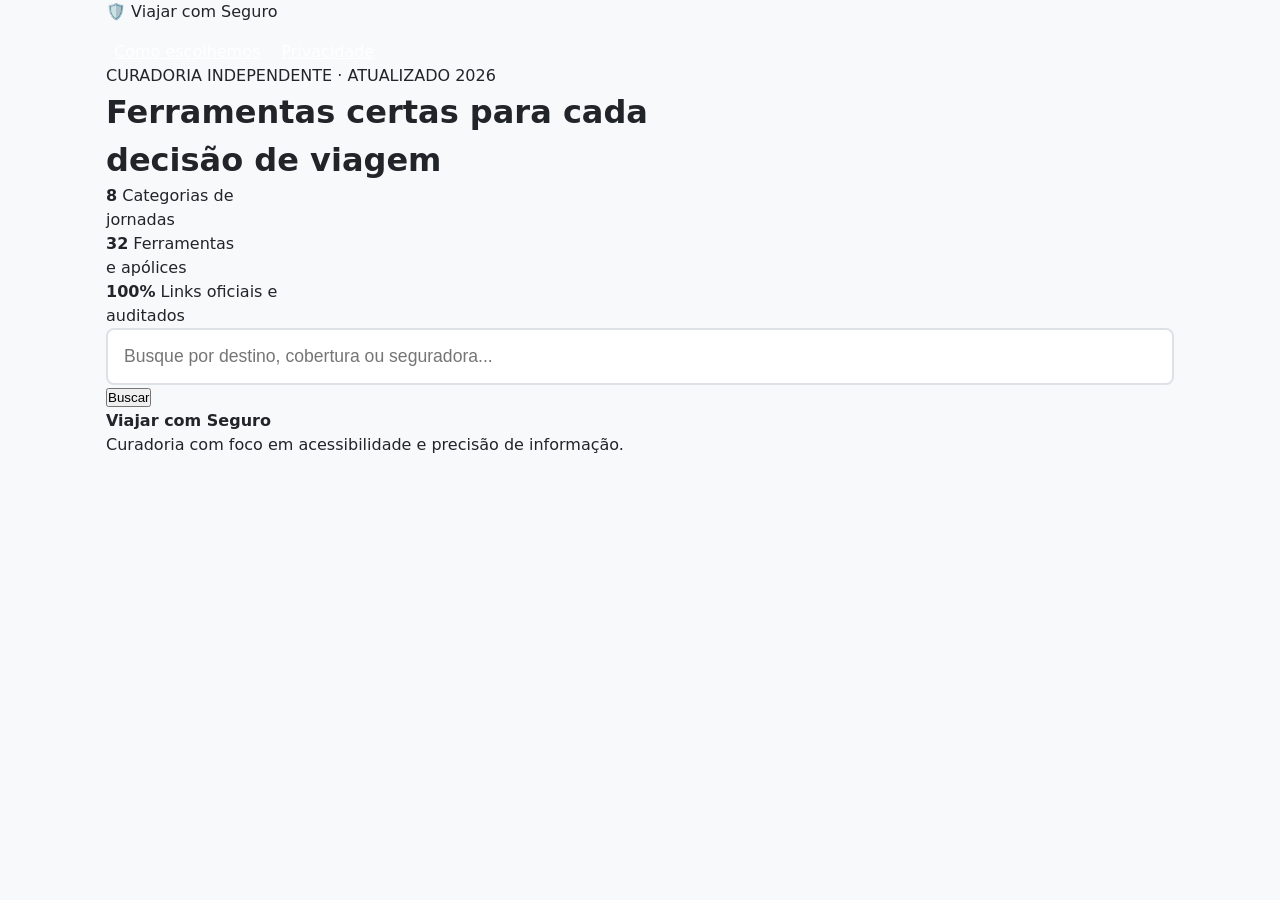
==== index.html @ a69cb279 "Update index.html" ====
<!DOCTYPE html>
<html lang="pt-BR">
<head>
    <meta charset="UTF-8">
    <meta name="viewport" content="width=device-width, initial-scale=1.0">
    <title>Viajar com Seguro | Curadoria para Viajantes</title>
    <meta name="description" content="Compare e escolha o melhor seguro viagem sem barreiras ocultas.">
    <link rel="stylesheet" href="style.css">
</head>
<body>
    <nav class="top-nav">
        <div class="container nav-content">
            <div class="logo">🛡️ Viajar com Seguro</div>
            <div class="nav-links">
                <a href="sobre.html">Como escolhemos</a>
                <a href="privacidade.html">Privacidade</a>
            </div>
        </div>
    </nav>

    <header class="hero-section">
        <div class="container hero-content">
            <span class="hero-tag">CURADORIA INDEPENDENTE · ATUALIZADO 2026</span>
            <h1>Ferramentas certas para cada<br>decisão de viagem</h1>
            
            <div class="stats-grid">
                <div class="stat-box" style="border-color: #E27D60;">
                    <strong>8</strong>
                    <span>Categorias de<br>jornadas</span>
                </div>
                <div class="stat-box" style="border-color: #85DCB0;">
                    <strong>32</strong>
                    <span>Ferramentas<br>e apólices</span>
                </div>
                <div class="stat-box" style="border-color: #41B3A3;">
                    <strong>100%</strong>
                    <span>Links oficiais e<br>auditados</span>
                </div>
            </div>

            <div class="search-wrapper">
                <input type="search" id="campo-busca" placeholder="Busque por destino, cobertura ou seguradora..." aria-label="Buscar ferramentas">
                <button class="btn-search">Buscar</button>
            </div>

            <div class="quick-anchors" id="ancoras-container">
                <!-- Âncoras geradas via JS -->
            </div>
        </div>
    </header>

    <main class="container content-main" id="content-sections">
        <!-- Seções de categorias geradas via JS -->
    </main>

    <!-- Modal Editorial -->
    <dialog id="modal-detalhes" aria-labelledby="modal-titulo">
        <div class="modal-content">
            <button id="fechar-modal" aria-label="Fechar detalhes">✕</button>
            <div id="modal-body"></div>
        </div>
    </dialog>

    <footer class="site-footer">
        <div class="container">
            <p><strong>Viajar com Seguro</strong></p>
            <p>Curadoria com foco em acessibilidade e precisão de informação.</p>
        </div>
    </footer>

    <script src="script.js"></script>
</body>
</html>
---- style.css ----
:root {
    --primary: #0F4C81; /* Confiança / Classic Blue */
    --secondary: #20C997; /* Ação segura / Mint */
    --bg-main: #F8F9FA; /* Off-white */
    --text-dark: #212529;
    --text-light: #6C757D;
    --card-bg: #FFFFFF;
    --border-radius: 8px;
    --spacing-sm: 8px;
    --spacing-md: 16px;
    --spacing-lg: 24px;
}

* { box-sizing: border-box; margin: 0; padding: 0; }

body {
    font-family: system-ui, -apple-system, sans-serif;
    background-color: var(--bg-main);
    color: var(--text-dark);
    line-height: 1.5;
}

.container { max-width: 1100px; margin: 0 auto; padding: 0 var(--spacing-md); }

/* Header */
.header-main {
    background-color: var(--primary);
    color: #FFF;
    padding: var(--spacing-lg) 0;
    text-align: center;
}

.header-main h1 { font-size: 2rem; margin-bottom: var(--spacing-sm); }
.nav-links { margin-top: var(--spacing-md); }
.nav-links a { color: #FFF; margin: 0 var(--spacing-sm); text-decoration: underline; }

/* Blocos de Confiança */
.trust-blocks {
    display: flex;
    gap: var(--spacing-md);
    margin: var(--spacing-lg) 0;
    justify-content: center;
    flex-wrap: wrap;
}

.trust-card {
    background: var(--card-bg);
    border: 1px solid #E9ECEF;
    padding: var(--spacing-md);
    border-radius: var(--border-radius);
    font-size: 0.9rem;
    font-weight: 600;
}

/* Busca */
.search-section { margin-bottom: var(--spacing-lg); }
#campo-busca {
    width: 100%;
    padding: var(--spacing-md);
    font-size: 1.1rem;
    border: 2px solid #DEE2E6;
    border-radius: var(--border-radius);
}
#campo-busca:focus {
    outline: none;
    border-color: var(--primary);
}

/* Filtros */
.filtros-scroll {
    display: flex;
    gap: var(--spacing-sm);
    overflow-x: auto;
    padding-bottom: var(--spacing-sm);
    margin-bottom: var(--spacing-lg);
}
.btn-filtro {
    background: var(--card-bg);
    border: 1px solid #DEE2E6;
    padding: var(--spacing-sm) var(--spacing-md);
    border-radius: 20px;
    cursor: pointer;
    white-space: nowrap;
    transition: all 0.2s;
}
.btn-filtro.ativo, .btn-filtro:hover {
    background: var(--primary);
    color: #FFF;
    border-color: var(--primary);
}

/* Grid e Cards */
.cards-grid {
    display: grid;
    grid-template-columns: repeat(auto-fill, minmax(300px, 1fr));
    gap: var(--spacing-md);
    margin-bottom: var(--spacing-lg);
}

.card {
    background: var(--card-bg);
    border: 1px solid #DEE2E6;
    border-radius: var(--border-radius);
    padding: var(--spacing-md);
    cursor: pointer;
    transition: transform 0.2s, box-shadow 0.2s;
}
.card:hover {
    transform: translateY(-2px);
    box-shadow: 0 4px 12px rgba(0,0,0,0.05);
}
.card-tag {
    font-size: 0.75rem;
    background: var(--bg-main);
    padding: 4px 8px;
    border-radius: 4px;
    display: inline-block;
    margin-bottom: var(--spacing-sm);
}
.card h2 { font-size: 1.2rem; margin-bottom: var(--spacing-sm); }
.card p { font-size: 0.9rem; color: var(--text-light); }

/* Modal */
dialog {
    margin: auto;
    border: none;
    border-radius: var(--border-radius);
    max-width: 500px;
    width: 90%;
    padding: var(--spacing-lg);
    box-shadow: 0 10px 30px rgba(0,0,0,0.2);
}
dialog::backdrop { background: rgba(0,0,0,0.5); }
#fechar-modal {
    float: right;
    background: none;
    border: none;
    font-size: 1.5rem;
    cursor: pointer;
}
.modal-link-btn {
    display: block;
    text-align: center;
    background: var(--secondary);
    color: var(--text-dark);
    padding: var(--spacing-md);
    text-decoration: none;
    border-radius: var(--border-radius);
    margin-top: var(--spacing-lg);
    font-weight: bold;
}

/* Footer */
.footer-main {
    background: var(--card-bg);
    padding: var(--spacing-lg) 0;
    text-align: center;
    border-top: 1px solid #DEE2E6;
}
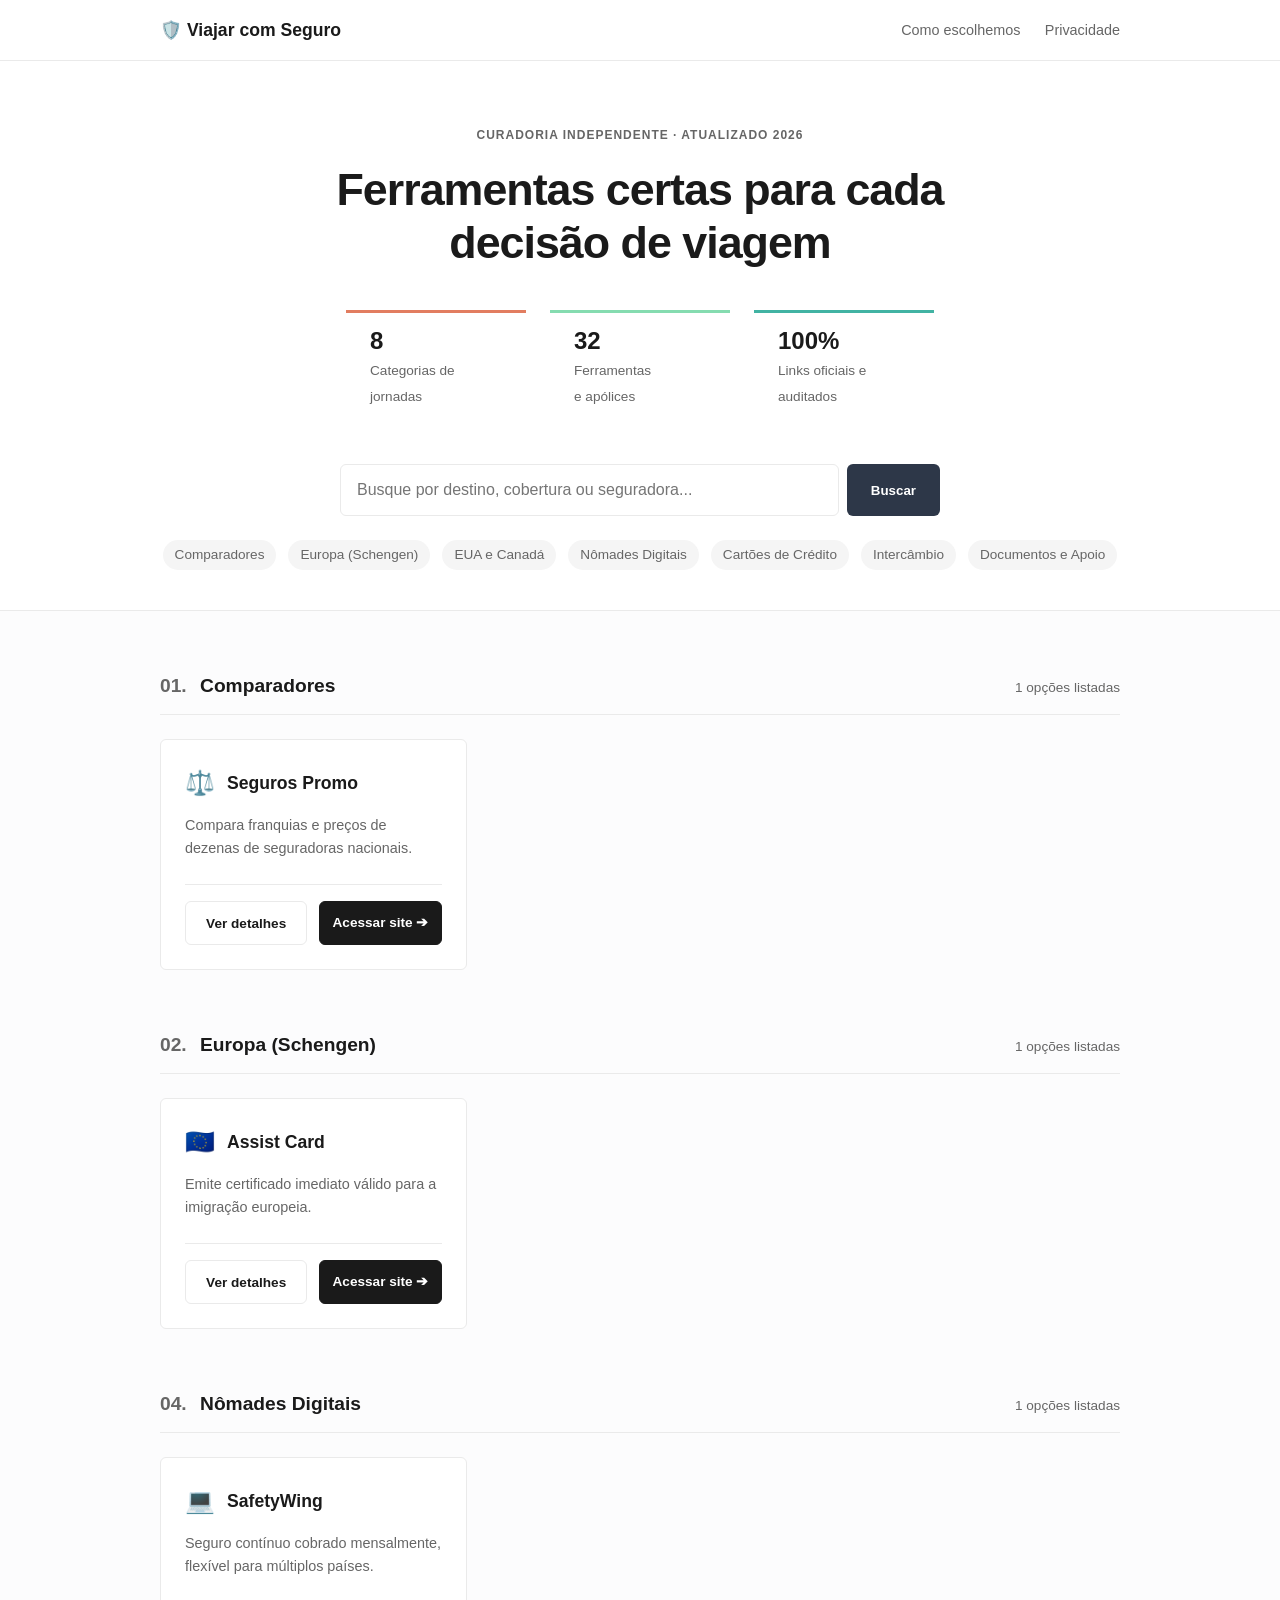
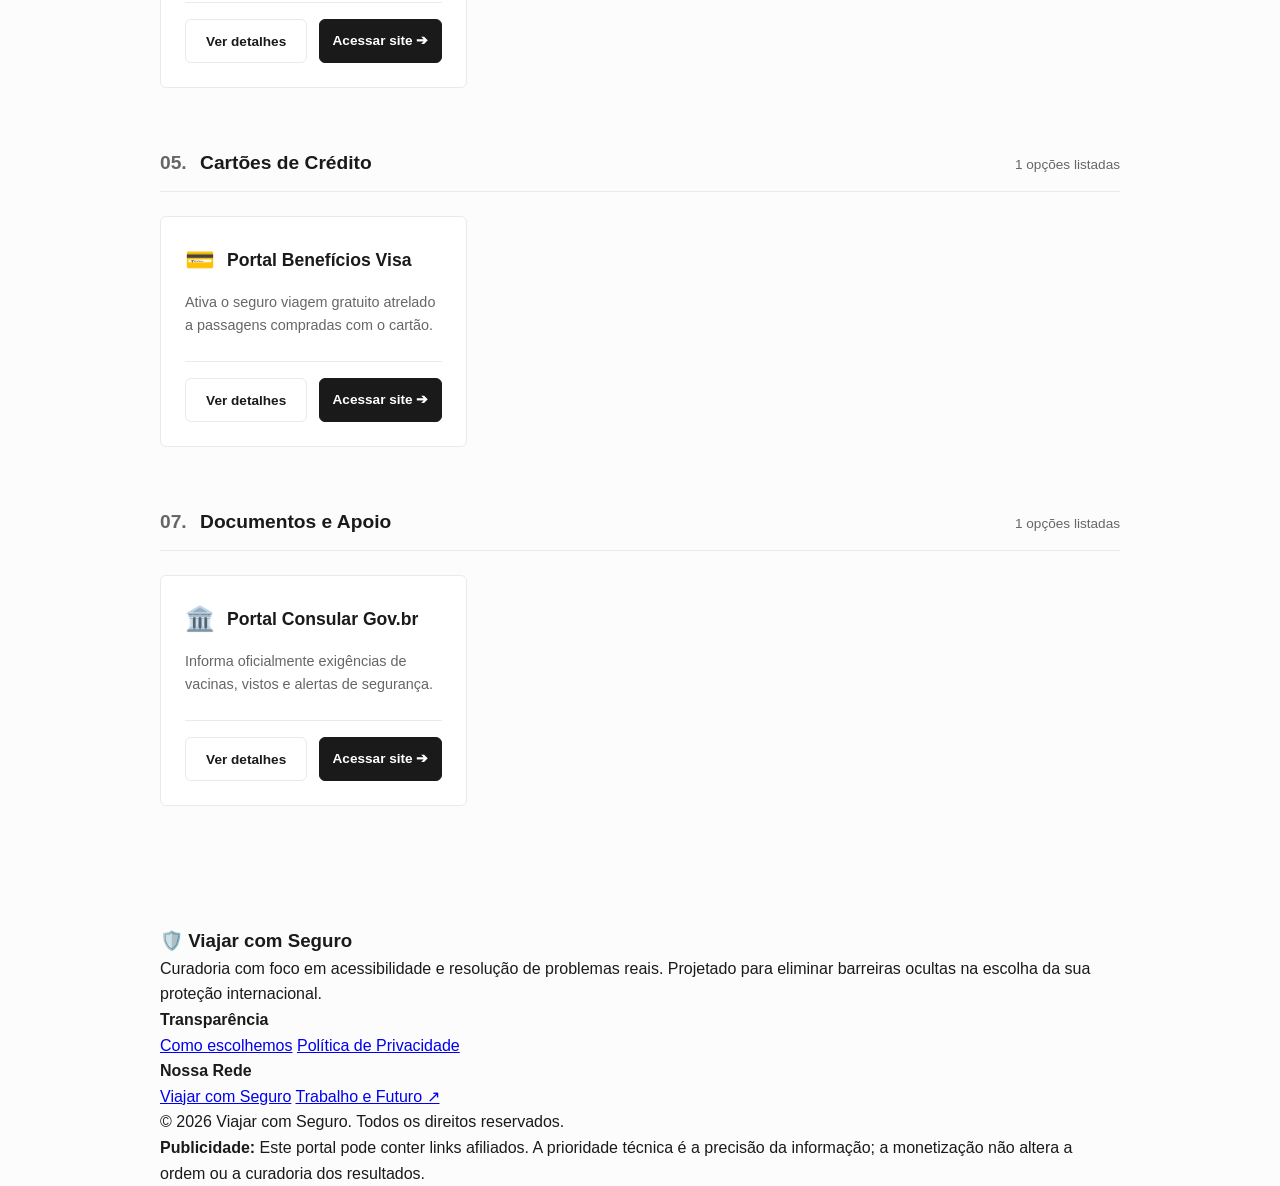
==== commit d9774fad: "Update index.html" ====
--- a/index.html
+++ b/index.html
@@ -61,13 +61,33 @@
         </div>
     </dialog>
 
-    <footer class="site-footer">
-        <div class="container">
-            <p><strong>Viajar com Seguro</strong></p>
-            <p>Curadoria com foco em acessibilidade e precisão de informação.</p>
+<footer class="site-footer">
+        <div class="container footer-grid">
+            <div class="footer-brand">
+                <h3>🛡️ Viajar com Seguro</h3>
+                <p>Curadoria com foco em acessibilidade e resolução de problemas reais. Projetado para eliminar barreiras ocultas na escolha da sua proteção internacional.</p>
+            </div>
+            
+            <div class="footer-links">
+                <div class="link-column">
+                    <h4>Transparência</h4>
+                    <a href="sobre.html">Como escolhemos</a>
+                    <a href="privacidade.html">Política de Privacidade</a>
+                </div>
+                
+                <div class="link-column">
+                    <h4>Nossa Rede</h4>
+                    <a href="https://viajarcomseguro.com/" aria-current="page">Viajar com Seguro</a>
+                    <a href="https://trabalhoefuturo.com/" target="_blank" rel="noopener noreferrer">Trabalho e Futuro ↗</a>
+                </div>
+            </div>
+        </div>
+        
+        <div class="container footer-bottom">
+            <p>© 2026 Viajar com Seguro. Todos os direitos reservados.</p>
+            <p class="disclaimer"><strong>Publicidade:</strong> Este portal pode conter links afiliados. A prioridade técnica é a precisão da informação; a monetização não altera a ordem ou a curadoria dos resultados.</p>
         </div>
     </footer>
-
     <script src="script.js"></script>
 </body>
 </html>
--- a/style.css
+++ b/style.css
@@ -1,159 +1,76 @@
 :root {
-    --primary: #0F4C81; /* Confiança / Classic Blue */
-    --secondary: #20C997; /* Ação segura / Mint */
-    --bg-main: #F8F9FA; /* Off-white */
-    --text-dark: #212529;
-    --text-light: #6C757D;
-    --card-bg: #FFFFFF;
-    --border-radius: 8px;
-    --spacing-sm: 8px;
-    --spacing-md: 16px;
-    --spacing-lg: 24px;
+    --bg-page: #FCFCFD;
+    --text-main: #1A1A1A;
+    --text-muted: #666666;
+    --border-color: #EAEAEA;
+    --primary-color: #2D3748;
+    --action-color: #0F4C81;
+    --radius: 6px;
 }
 
 * { box-sizing: border-box; margin: 0; padding: 0; }
 
 body {
-    font-family: system-ui, -apple-system, sans-serif;
-    background-color: var(--bg-main);
-    color: var(--text-dark);
-    line-height: 1.5;
+    font-family: -apple-system, BlinkMacSystemFont, "Segoe UI", Roboto, Helvetica, Arial, sans-serif;
+    background-color: var(--bg-page);
+    color: var(--text-main);
+    line-height: 1.6;
 }
 
-.container { max-width: 1100px; margin: 0 auto; padding: 0 var(--spacing-md); }
+.container { max-width: 1000px; margin: 0 auto; padding: 0 20px; }
 
-/* Header */
-.header-main {
-    background-color: var(--primary);
-    color: #FFF;
-    padding: var(--spacing-lg) 0;
-    text-align: center;
-}
+/* Navegação Topo */
+.top-nav { border-bottom: 1px solid var(--border-color); background: #FFF; padding: 16px 0; }
+.nav-content { display: flex; justify-content: space-between; align-items: center; }
+.logo { font-weight: 700; font-size: 1.1rem; }
+.nav-links a { margin-left: 20px; color: var(--text-muted); text-decoration: none; font-size: 0.9rem; }
 
-.header-main h1 { font-size: 2rem; margin-bottom: var(--spacing-sm); }
-.nav-links { margin-top: var(--spacing-md); }
-.nav-links a { color: #FFF; margin: 0 var(--spacing-sm); text-decoration: underline; }
+/* Hero Section */
+.hero-section { background: #FFF; padding: 60px 0 40px; text-align: center; border-bottom: 1px solid var(--border-color); }
+.hero-tag { font-size: 0.75rem; font-weight: 700; letter-spacing: 1px; color: var(--text-muted); text-transform: uppercase; }
+.hero-content h1 { font-size: 2.8rem; margin: 16px 0 40px; line-height: 1.2; letter-spacing: -1px; }
 
-/* Blocos de Confiança */
-.trust-blocks {
-    display: flex;
-    gap: var(--spacing-md);
-    margin: var(--spacing-lg) 0;
-    justify-content: center;
-    flex-wrap: wrap;
-}
-
-.trust-card {
-    background: var(--card-bg);
-    border: 1px solid #E9ECEF;
-    padding: var(--spacing-md);
-    border-radius: var(--border-radius);
-    font-size: 0.9rem;
-    font-weight: 600;
-}
+/* Stats Grid */
+.stats-grid { display: flex; justify-content: center; gap: 24px; margin-bottom: 40px; flex-wrap: wrap; }
+.stat-box { border-top: 3px solid; padding: 16px 24px; text-align: left; background: #FFF; min-width: 180px; }
+.stat-box strong { display: block; font-size: 1.5rem; line-height: 1; margin-bottom: 4px; }
+.stat-box span { font-size: 0.85rem; color: var(--text-muted); line-height: 1.2; }
 
 /* Busca */
-.search-section { margin-bottom: var(--spacing-lg); }
-#campo-busca {
-    width: 100%;
-    padding: var(--spacing-md);
-    font-size: 1.1rem;
-    border: 2px solid #DEE2E6;
-    border-radius: var(--border-radius);
-}
-#campo-busca:focus {
-    outline: none;
-    border-color: var(--primary);
-}
+.search-wrapper { max-width: 600px; margin: 0 auto 24px; display: flex; gap: 8px; }
+#campo-busca { flex: 1; padding: 16px; border: 1px solid var(--border-color); border-radius: var(--radius); font-size: 1rem; }
+.btn-search { padding: 0 24px; background: var(--primary-color); color: #FFF; border: none; border-radius: var(--radius); cursor: pointer; font-weight: 600; }
 
-/* Filtros */
-.filtros-scroll {
-    display: flex;
-    gap: var(--spacing-sm);
-    overflow-x: auto;
-    padding-bottom: var(--spacing-sm);
-    margin-bottom: var(--spacing-lg);
-}
-.btn-filtro {
-    background: var(--card-bg);
-    border: 1px solid #DEE2E6;
-    padding: var(--spacing-sm) var(--spacing-md);
-    border-radius: 20px;
-    cursor: pointer;
-    white-space: nowrap;
-    transition: all 0.2s;
-}
-.btn-filtro.ativo, .btn-filtro:hover {
-    background: var(--primary);
-    color: #FFF;
-    border-color: var(--primary);
-}
+/* Âncoras */
+.quick-anchors { display: flex; flex-wrap: wrap; justify-content: center; gap: 12px; font-size: 0.85rem; }
+.quick-anchors a { color: var(--text-muted); text-decoration: none; padding: 4px 12px; background: #F5F5F5; border-radius: 16px; }
+.quick-anchors a:hover { background: #EAEAEA; }
 
-/* Grid e Cards */
-.cards-grid {
-    display: grid;
-    grid-template-columns: repeat(auto-fill, minmax(300px, 1fr));
-    gap: var(--spacing-md);
-    margin-bottom: var(--spacing-lg);
-}
+/* Categorias e Cards */
+.content-main { padding: 60px 20px; }
+.category-section { margin-bottom: 60px; }
+.category-header { display: flex; align-items: baseline; justify-content: space-between; border-bottom: 1px solid var(--border-color); padding-bottom: 12px; margin-bottom: 24px; }
+.category-header h2 { font-size: 1.2rem; font-weight: 600; }
+.category-header h2 span { color: var(--text-muted); margin-right: 8px; }
+.item-count { font-size: 0.85rem; color: var(--text-muted); }
 
-.card {
-    background: var(--card-bg);
-    border: 1px solid #DEE2E6;
-    border-radius: var(--border-radius);
-    padding: var(--spacing-md);
-    cursor: pointer;
-    transition: transform 0.2s, box-shadow 0.2s;
-}
-.card:hover {
-    transform: translateY(-2px);
-    box-shadow: 0 4px 12px rgba(0,0,0,0.05);
-}
-.card-tag {
-    font-size: 0.75rem;
-    background: var(--bg-main);
-    padding: 4px 8px;
-    border-radius: 4px;
-    display: inline-block;
-    margin-bottom: var(--spacing-sm);
-}
-.card h2 { font-size: 1.2rem; margin-bottom: var(--spacing-sm); }
-.card p { font-size: 0.9rem; color: var(--text-light); }
+.card-grid { display: grid; grid-template-columns: repeat(auto-fill, minmax(300px, 1fr)); gap: 20px; }
+.card { background: #FFF; border: 1px solid var(--border-color); border-radius: var(--radius); padding: 24px; display: flex; flex-direction: column; }
+.card-top { display: flex; align-items: center; gap: 12px; margin-bottom: 12px; }
+.card-icon { font-size: 1.5rem; }
+.card h3 { font-size: 1.1rem; font-weight: 600; }
+.card-desc { font-size: 0.9rem; color: var(--text-muted); flex: 1; margin-bottom: 24px; }
+
+/* Botões nos Cards */
+.card-actions { display: flex; gap: 12px; border-top: 1px solid var(--border-color); padding-top: 16px; }
+.btn-card { flex: 1; text-align: center; padding: 10px; font-size: 0.85rem; font-weight: 600; border-radius: var(--radius); text-decoration: none; cursor: pointer; border: 1px solid var(--border-color); background: transparent; color: var(--text-main); }
+.btn-card:hover { background: #F5F5F5; }
+.btn-card.primary { background: var(--text-main); color: #FFF; border-color: var(--text-main); }
+.btn-card.primary:hover { background: #333; }
 
 /* Modal */
-dialog {
-    margin: auto;
-    border: none;
-    border-radius: var(--border-radius);
-    max-width: 500px;
-    width: 90%;
-    padding: var(--spacing-lg);
-    box-shadow: 0 10px 30px rgba(0,0,0,0.2);
-}
-dialog::backdrop { background: rgba(0,0,0,0.5); }
-#fechar-modal {
-    float: right;
-    background: none;
-    border: none;
-    font-size: 1.5rem;
-    cursor: pointer;
-}
-.modal-link-btn {
-    display: block;
-    text-align: center;
-    background: var(--secondary);
-    color: var(--text-dark);
-    padding: var(--spacing-md);
-    text-decoration: none;
-    border-radius: var(--border-radius);
-    margin-top: var(--spacing-lg);
-    font-weight: bold;
-}
+dialog { margin: auto; border: 1px solid var(--border-color); border-radius: var(--radius); max-width: 600px; width: 90%; padding: 32px; box-shadow: 0 20px 40px rgba(0,0,0,0.1); }
+dialog::backdrop { background: rgba(255,255,255,0.8); backdrop-filter: blur(4px); }
+#fechar-modal { position: absolute; right: 20px; top: 20px; background: none; border: none; font-size: 1.2rem; cursor: pointer; color: var(--text-muted); }
 
-/* Footer */
-.footer-main {
-    background: var(--card-bg);
-    padding: var(--spacing-lg) 0;
-    text-align: center;
-    border-top: 1px solid #DEE2E6;
-}
+.footer-main { text-align: center; padding: 40px 0; font-size: 0.85rem; color: var(--text-muted); border-top: 1px solid var(--border-color); }
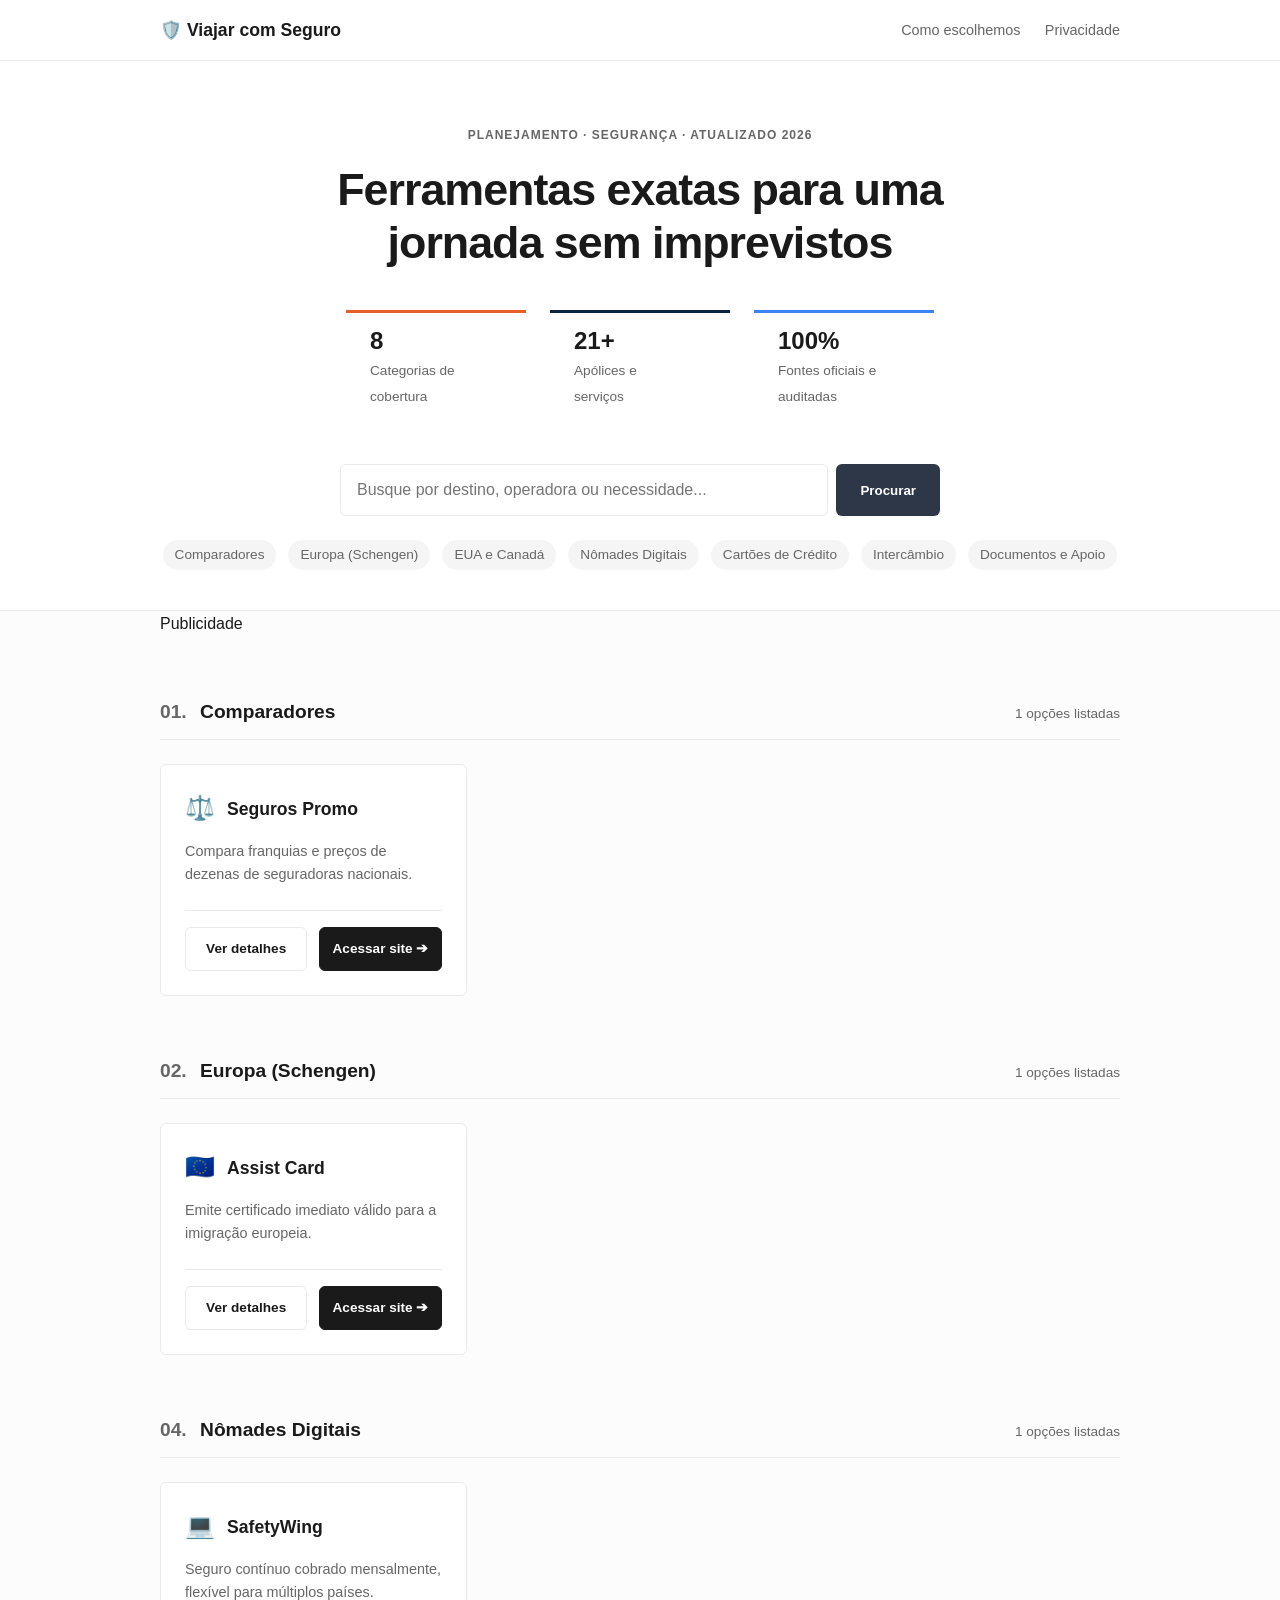
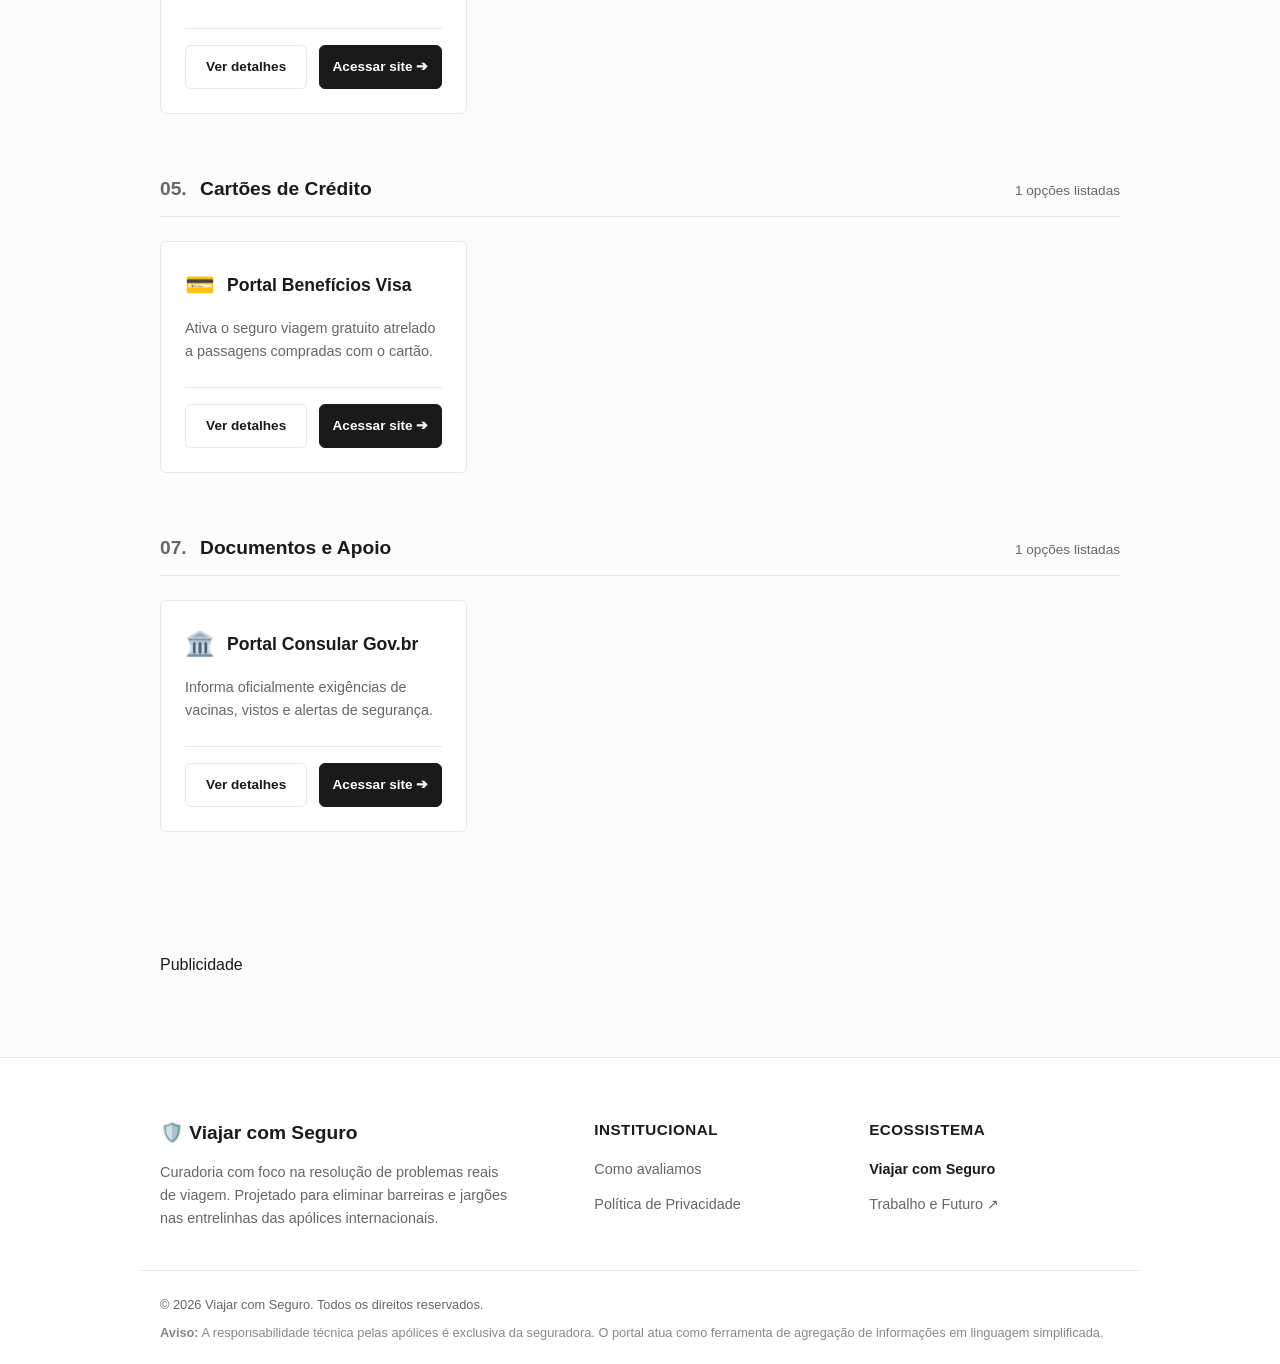
==== commit 8c57b3bf: "Update index.html" ====
--- a/index.html
+++ b/index.html
@@ -3,9 +3,17 @@
 <head>
     <meta charset="UTF-8">
     <meta name="viewport" content="width=device-width, initial-scale=1.0">
-    <title>Viajar com Seguro | Curadoria para Viajantes</title>
-    <meta name="description" content="Compare e escolha o melhor seguro viagem sem barreiras ocultas.">
+    <title>Viajar com Seguro | Curadoria de Ferramentas e Apólices</title>
+    <meta name="description" content="Compare e escolha o melhor seguro viagem. Curadoria rigorosa de apólices, assistências e coberturas internacionais para proteger sua jornada.">
+    <link rel="canonical" href="https://viajarcomseguro.com/">
+    
+    <meta property="og:title" content="Viajar com Seguro">
+    <meta property="og:description" content="Encontre a ferramenta certa para proteger sua viagem sem barreiras ocultas.">
+    <meta property="og:url" content="https://viajarcomseguro.com/">
+    <meta property="og:type" content="website">
+
     <link rel="stylesheet" href="style.css">
+    <link rel="manifest" href="manifest.json">
 </head>
 <body>
     <nav class="top-nav">
@@ -20,40 +28,49 @@
 
     <header class="hero-section">
         <div class="container hero-content">
-            <span class="hero-tag">CURADORIA INDEPENDENTE · ATUALIZADO 2026</span>
-            <h1>Ferramentas certas para cada<br>decisão de viagem</h1>
+            <span class="hero-tag">PLANEJAMENTO · SEGURANÇA · ATUALIZADO 2026</span>
+            <h1>Ferramentas exatas para uma<br>jornada sem imprevistos</h1>
             
             <div class="stats-grid">
-                <div class="stat-box" style="border-color: #E27D60;">
+                <div class="stat-box" style="border-color: #E65F2B;">
                     <strong>8</strong>
-                    <span>Categorias de<br>jornadas</span>
+                    <span>Categorias de<br>cobertura</span>
                 </div>
-                <div class="stat-box" style="border-color: #85DCB0;">
-                    <strong>32</strong>
-                    <span>Ferramentas<br>e apólices</span>
+                <div class="stat-box" style="border-color: #0A2540;">
+                    <strong>21+</strong>
+                    <span>Apólices e<br>serviços</span>
                 </div>
-                <div class="stat-box" style="border-color: #41B3A3;">
+                <div class="stat-box" style="border-color: #3B82F6;">
                     <strong>100%</strong>
-                    <span>Links oficiais e<br>auditados</span>
+                    <span>Fontes oficiais e<br>auditadas</span>
                 </div>
             </div>
 
             <div class="search-wrapper">
-                <input type="search" id="campo-busca" placeholder="Busque por destino, cobertura ou seguradora..." aria-label="Buscar ferramentas">
-                <button class="btn-search">Buscar</button>
+                <input type="search" id="campo-busca" placeholder="Busque por destino, operadora ou necessidade..." aria-label="Buscar seguros">
+                <button class="btn-search">Procurar</button>
             </div>
 
             <div class="quick-anchors" id="ancoras-container">
-                <!-- Âncoras geradas via JS -->
-            </div>
+                </div>
         </div>
     </header>
 
+    <div class="container ad-container">
+        <span class="ad-label">Publicidade</span>
+        <div class="ad-slot ad-leaderboard">
+            </div>
+    </div>
+
     <main class="container content-main" id="content-sections">
-        <!-- Seções de categorias geradas via JS -->
-    </main>
+        </main>
 
-    <!-- Modal Editorial -->
+    <div class="container ad-container" style="margin-bottom: 60px;">
+        <span class="ad-label">Publicidade</span>
+        <div class="ad-slot ad-leaderboard">
+            </div>
+    </div>
+
     <dialog id="modal-detalhes" aria-labelledby="modal-titulo">
         <div class="modal-content">
             <button id="fechar-modal" aria-label="Fechar detalhes">✕</button>
@@ -61,22 +78,22 @@
         </div>
     </dialog>
 
-<footer class="site-footer">
+    <footer class="site-footer">
         <div class="container footer-grid">
             <div class="footer-brand">
                 <h3>🛡️ Viajar com Seguro</h3>
-                <p>Curadoria com foco em acessibilidade e resolução de problemas reais. Projetado para eliminar barreiras ocultas na escolha da sua proteção internacional.</p>
+                <p>Curadoria com foco na resolução de problemas reais de viagem. Projetado para eliminar barreiras e jargões nas entrelinhas das apólices internacionais.</p>
             </div>
             
             <div class="footer-links">
                 <div class="link-column">
-                    <h4>Transparência</h4>
-                    <a href="sobre.html">Como escolhemos</a>
+                    <h4>Institucional</h4>
+                    <a href="sobre.html">Como avaliamos</a>
                     <a href="privacidade.html">Política de Privacidade</a>
                 </div>
                 
                 <div class="link-column">
-                    <h4>Nossa Rede</h4>
+                    <h4>Ecossistema</h4>
                     <a href="https://viajarcomseguro.com/" aria-current="page">Viajar com Seguro</a>
                     <a href="https://trabalhoefuturo.com/" target="_blank" rel="noopener noreferrer">Trabalho e Futuro ↗</a>
                 </div>
@@ -85,9 +102,10 @@
         
         <div class="container footer-bottom">
             <p>© 2026 Viajar com Seguro. Todos os direitos reservados.</p>
-            <p class="disclaimer"><strong>Publicidade:</strong> Este portal pode conter links afiliados. A prioridade técnica é a precisão da informação; a monetização não altera a ordem ou a curadoria dos resultados.</p>
+            <p class="disclaimer"><strong>Aviso:</strong> A responsabilidade técnica pelas apólices é exclusiva da seguradora. O portal atua como ferramenta de agregação de informações em linguagem simplificada.</p>
         </div>
     </footer>
+
     <script src="script.js"></script>
 </body>
 </html>
--- a/style.css
+++ b/style.css
@@ -74,3 +74,84 @@
 #fechar-modal { position: absolute; right: 20px; top: 20px; background: none; border: none; font-size: 1.2rem; cursor: pointer; color: var(--text-muted); }
 
 .footer-main { text-align: center; padding: 40px 0; font-size: 0.85rem; color: var(--text-muted); border-top: 1px solid var(--border-color); }
+/* Footer Hub */
+.site-footer {
+    background-color: #FFFFFF;
+    border-top: 1px solid var(--border-color);
+    padding: 60px 0 20px;
+    margin-top: 80px;
+    color: var(--text-muted);
+    font-size: 0.9rem;
+}
+
+.footer-grid {
+    display: grid;
+    grid-template-columns: 1.5fr 2fr;
+    gap: 40px;
+    margin-bottom: 40px;
+}
+
+.footer-brand h3 {
+    color: var(--text-main);
+    font-size: 1.2rem;
+    margin-bottom: 12px;
+}
+
+.footer-brand p {
+    line-height: 1.6;
+    max-width: 90%;
+}
+
+.footer-links {
+    display: grid;
+    grid-template-columns: repeat(auto-fit, minmax(160px, 1fr));
+    gap: 24px;
+}
+
+.link-column h4 {
+    color: var(--text-main);
+    font-size: 0.95rem;
+    margin-bottom: 16px;
+    font-weight: 700;
+    text-transform: uppercase;
+    letter-spacing: 0.5px;
+}
+
+.link-column a {
+    display: block;
+    color: var(--text-muted);
+    text-decoration: none;
+    margin-bottom: 12px;
+    transition: color 0.2s;
+}
+
+.link-column a:hover,
+.link-column a[aria-current="page"] {
+    color: var(--text-main);
+    font-weight: 600;
+}
+
+.footer-bottom {
+    border-top: 1px solid var(--border-color);
+    padding-top: 24px;
+    display: flex;
+    flex-direction: column;
+    gap: 8px;
+    font-size: 0.8rem;
+}
+
+.disclaimer {
+    color: #888888;
+}
+
+/* Responsividade do Footer */
+@media (max-width: 768px) {
+    .footer-grid {
+        grid-template-columns: 1fr;
+        gap: 32px;
+    }
+    
+    .footer-brand p {
+        max-width: 100%;
+    }
+}
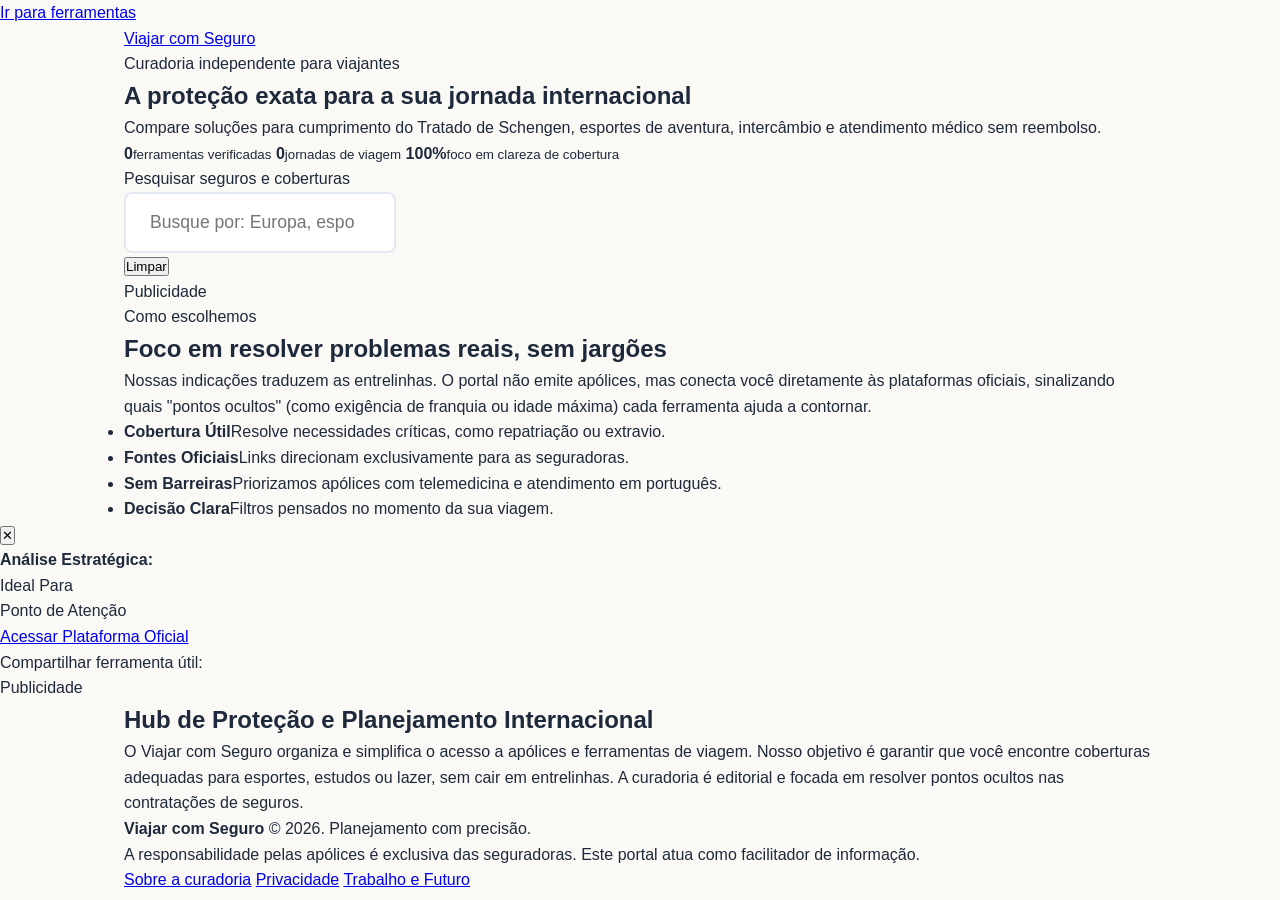
==== commit 1f43f45a: "Update index.html" ====
--- a/index.html
+++ b/index.html
@@ -3,106 +3,140 @@
 <head>
     <meta charset="UTF-8">
     <meta name="viewport" content="width=device-width, initial-scale=1.0">
-    <title>Viajar com Seguro | Curadoria de Ferramentas e Apólices</title>
-    <meta name="description" content="Compare e escolha o melhor seguro viagem. Curadoria rigorosa de apólices, assistências e coberturas internacionais para proteger sua jornada.">
+    <title>Viajar com Seguro | Curadoria de Apólices e Ferramentas</title>
+    <meta name="description" content="Curadoria independente de seguros viagem: compare coberturas para lazer, intercâmbio, esportes radicais, nômades digitais e assistências internacionais.">
+    <meta name="robots" content="index,follow,max-image-preview:large">
     <link rel="canonical" href="https://viajarcomseguro.com/">
+    <link rel="stylesheet" href="style.css">
     
-    <meta property="og:title" content="Viajar com Seguro">
-    <meta property="og:description" content="Encontre a ferramenta certa para proteger sua viagem sem barreiras ocultas.">
+    <meta property="og:type" content="website">
+    <meta property="og:title" content="Viajar com Seguro | Proteja sua jornada">
+    <meta property="og:description" content="Filtre e acesse ferramentas úteis para contratar seguros sem barreiras ocultas ou jargões inacessíveis.">
     <meta property="og:url" content="https://viajarcomseguro.com/">
-    <meta property="og:type" content="website">
-
-    <link rel="stylesheet" href="style.css">
-    <link rel="manifest" href="manifest.json">
+    <meta property="og:locale" content="pt_BR">
 </head>
 <body>
-    <nav class="top-nav">
-        <div class="container nav-content">
-            <div class="logo">🛡️ Viajar com Seguro</div>
-            <div class="nav-links">
-                <a href="sobre.html">Como escolhemos</a>
-                <a href="privacidade.html">Privacidade</a>
+    <a class="skip-link" href="#lista-ferramentas">Ir para ferramentas</a>
+
+    <header class="cabecalho-site">
+        <div class="container nav-bar">
+            <a class="logotipo" href="./index.html" aria-label="Viajar com Seguro">Viajar <span>com Seguro</span></a>
+        </div>
+    </header>
+
+    <main class="container" id="conteudo-principal">
+        
+        <section class="hero">
+            <p class="hero-kicker">Curadoria independente para viajantes</p>
+            <h1 class="hero-title">A proteção exata para a sua jornada internacional</h1>
+            <p class="hero-subtitle">Compare soluções para cumprimento do Tratado de Schengen, esportes de aventura, intercâmbio e atendimento médico sem reembolso.</p>
+            
+            <div class="hero-metricas" aria-label="Resumo da curadoria">
+                <span class="metrica-card metrica-ferramentas"><strong id="total-ferramentas">0</strong><small>ferramentas verificadas</small></span>
+                <span class="metrica-card metrica-jornadas"><strong id="total-categorias">0</strong><small>jornadas de viagem</small></span>
+                <span class="metrica-card metrica-cadastro"><strong>100%</strong><small>foco em clareza de cobertura</small></span>
             </div>
+            
+            <div class="busca-container" role="search">
+                <label class="sr-only" for="campo-busca">Pesquisar seguros e coberturas</label>
+                <div class="busca-form">
+                    <input id="campo-busca" type="search" placeholder="Busque por: Europa, esportes, nômades, reembolso..." autocomplete="off">
+                    <div class="busca-acoes">
+                        <button type="button" id="btn-limpar-busca" class="btn-busca secundario">Limpar</button>
+                    </div>
+                </div>
+            </div>
+            
+            <nav id="bento-menu" class="bento-grid-container" aria-label="Navegação rápida por categorias"></nav>
+        </section>
+
+        <div class="espaco-respiro"></div>
+        <div class="area-adsense ads-vip">
+            <p class="ads-label">Publicidade</p>
         </div>
-    </nav>
+        <div class="espaco-respiro"></div>
 
-    <header class="hero-section">
-        <div class="container hero-content">
-            <span class="hero-tag">PLANEJAMENTO · SEGURANÇA · ATUALIZADO 2026</span>
-            <h1>Ferramentas exatas para uma<br>jornada sem imprevistos</h1>
+        <section class="painel-curadoria" aria-labelledby="titulo-curadoria">
+            <div>
+                <p class="section-kicker">Como escolhemos</p>
+                <h2 id="titulo-curadoria">Foco em resolver problemas reais, sem jargões</h2>
+                <p>Nossas indicações traduzem as entrelinhas. O portal não emite apólices, mas conecta você diretamente às plataformas oficiais, sinalizando quais "pontos ocultos" (como exigência de franquia ou idade máxima) cada ferramenta ajuda a contornar.</p>
+            </div>
+            <ul class="criterios-lista" aria-label="Critérios de seleção">
+                <li class="criterio-card criterio-utilidade"><strong>Cobertura Útil</strong><span>Resolve necessidades críticas, como repatriação ou extravio.</span></li>
+                <li class="criterio-card criterio-acesso"><strong>Fontes Oficiais</strong><span>Links direcionam exclusivamente para as seguradoras.</span></li>
+                <li class="criterio-card criterio-seguranca"><strong>Sem Barreiras</strong><span>Priorizamos apólices com telemedicina e atendimento em português.</span></li>
+                <li class="criterio-card criterio-decisao"><strong>Decisão Clara</strong><span>Filtros pensados no momento da sua viagem.</span></li>
+            </ul>
+        </section>
+
+        <p id="status-resultados" class="status-resultados" aria-live="polite"></p>
+        <div id="lista-ferramentas"></div>
+    </main>
+
+    <!-- Modal Baseado no Trabalho e Futuro -->
+    <div id="modal-overlay" class="modal-overlay hidden" onclick="fecharAoClicarFora(event)" aria-hidden="true">
+        <div id="modal-ferramenta" class="modal-content" role="dialog" aria-modal="true" aria-labelledby="artigo-titulo">
+            <button type="button" class="btn-fechar" onclick="fecharTodosModais()" aria-label="Fechar janela">✕</button>
             
-            <div class="stats-grid">
-                <div class="stat-box" style="border-color: #E65F2B;">
-                    <strong>8</strong>
-                    <span>Categorias de<br>cobertura</span>
-                </div>
-                <div class="stat-box" style="border-color: #0A2540;">
-                    <strong>21+</strong>
-                    <span>Apólices e<br>serviços</span>
-                </div>
-                <div class="stat-box" style="border-color: #3B82F6;">
-                    <strong>100%</strong>
-                    <span>Fontes oficiais e<br>auditadas</span>
+            <div class="modal-header-compacto">
+                <span id="artigo-emoji" class="emoji-medio" aria-hidden="true"></span>
+                <div>
+                    <h2 id="artigo-titulo"></h2>
+                    <span id="artigo-categoria" class="tag-categoria"></span>
                 </div>
             </div>
 
-            <div class="search-wrapper">
-                <input type="search" id="campo-busca" placeholder="Busque por destino, operadora ou necessidade..." aria-label="Buscar seguros">
-                <button class="btn-search">Procurar</button>
+            <div class="dor-box">
+                <strong>Análise Estratégica:</strong>
+                <p id="artigo-dor"></p>
             </div>
 
-            <div class="quick-anchors" id="ancoras-container">
+            <div class="artigo-corpo">
+                <p id="artigo-descricao"></p>
+                <dl class="detalhes-editoriais">
+                    <div>
+                        <dt>Ideal Para</dt>
+                        <dd id="artigo-melhor-para"></dd>
+                    </div>
+                    <div>
+                        <dt>Ponto de Atenção</dt>
+                        <dd id="artigo-cuidado"></dd>
+                    </div>
+                </dl>
+            </div>
+
+            <div class="acoes-ferramenta">
+                <a id="artigo-link" href="#" target="_blank" rel="noopener noreferrer" class="btn-primario">Acessar Plataforma Oficial</a>
+                
+                <div class="share-buttons">
+                    <p class="share-title">Compartilhar ferramenta útil:</p>
+                    <div class="share-icons" id="botoes-compartilhamento"></div>
                 </div>
+            </div>
+            
+            <div class="area-adsense ads-modal">
+                <p class="ads-label">Publicidade</p>
+            </div>
         </div>
-    </header>
-
-    <div class="container ad-container">
-        <span class="ad-label">Publicidade</span>
-        <div class="ad-slot ad-leaderboard">
-            </div>
     </div>
 
-    <main class="container content-main" id="content-sections">
-        </main>
+    <footer class="rodape-site">
+        <div class="container">
+            <article class="sobre-portal-rodape">
+                <h2>Hub de Proteção e Planejamento Internacional</h2>
+                <p>O Viajar com Seguro organiza e simplifica o acesso a apólices e ferramentas de viagem. Nosso objetivo é garantir que você encontre coberturas adequadas para esportes, estudos ou lazer, sem cair em entrelinhas. A curadoria é editorial e focada em resolver pontos ocultos nas contratações de seguros.</p>
+            </article>
 
-    <div class="container ad-container" style="margin-bottom: 60px;">
-        <span class="ad-label">Publicidade</span>
-        <div class="ad-slot ad-leaderboard">
+            <div class="rodape-main">
+                <p><strong>Viajar com Seguro</strong> &copy; 2026. Planejamento com precisão.</p>
+                <p>A responsabilidade pelas apólices é exclusiva das seguradoras. Este portal atua como facilitador de informação.</p>
+                <nav class="links-rodape" aria-label="Links institucionais">
+                    <a href="sobre.html">Sobre a curadoria</a>
+                    <a href="privacidade.html">Privacidade</a>
+                    <a href="https://trabalhoefuturo.com/" target="_blank">Trabalho e Futuro</a>
+                </nav>
             </div>
-    </div>
-
-    <dialog id="modal-detalhes" aria-labelledby="modal-titulo">
-        <div class="modal-content">
-            <button id="fechar-modal" aria-label="Fechar detalhes">✕</button>
-            <div id="modal-body"></div>
-        </div>
-    </dialog>
-
-    <footer class="site-footer">
-        <div class="container footer-grid">
-            <div class="footer-brand">
-                <h3>🛡️ Viajar com Seguro</h3>
-                <p>Curadoria com foco na resolução de problemas reais de viagem. Projetado para eliminar barreiras e jargões nas entrelinhas das apólices internacionais.</p>
-            </div>
-            
-            <div class="footer-links">
-                <div class="link-column">
-                    <h4>Institucional</h4>
-                    <a href="sobre.html">Como avaliamos</a>
-                    <a href="privacidade.html">Política de Privacidade</a>
-                </div>
-                
-                <div class="link-column">
-                    <h4>Ecossistema</h4>
-                    <a href="https://viajarcomseguro.com/" aria-current="page">Viajar com Seguro</a>
-                    <a href="https://trabalhoefuturo.com/" target="_blank" rel="noopener noreferrer">Trabalho e Futuro ↗</a>
-                </div>
-            </div>
-        </div>
-        
-        <div class="container footer-bottom">
-            <p>© 2026 Viajar com Seguro. Todos os direitos reservados.</p>
-            <p class="disclaimer"><strong>Aviso:</strong> A responsabilidade técnica pelas apólices é exclusiva da seguradora. O portal atua como ferramenta de agregação de informações em linguagem simplificada.</p>
         </div>
     </footer>
 
--- a/style.css
+++ b/style.css
@@ -1,157 +1,110 @@
 :root {
-    --bg-page: #FCFCFD;
-    --text-main: #1A1A1A;
-    --text-muted: #666666;
-    --border-color: #EAEAEA;
-    --primary-color: #2D3748;
-    --action-color: #0F4C81;
-    --radius: 6px;
+    --bg-page: #FAF9F5; /* Fundo Areia Off-White (60%) */
+    --primary-color: #0A2540; /* Azul Confiança Profundo (30%) */
+    --action-color: #E65F2B; /* Laranja Aventura CTA (10%) */
+    --border-color: #E2E8F0;
+    --card-bg: #FFFFFF;
+    --text-main: #1E293B;
+    --text-muted: #64748B;
+    --radius: 8px;
+    --shadow-soft: 0 4px 6px -1px rgba(0, 0, 0, 0.05);
 }
 
 * { box-sizing: border-box; margin: 0; padding: 0; }
 
 body {
-    font-family: -apple-system, BlinkMacSystemFont, "Segoe UI", Roboto, Helvetica, Arial, sans-serif;
+    font-family: -apple-system, BlinkMacSystemFont, "Segoe UI", Roboto, Helvetica, sans-serif;
     background-color: var(--bg-page);
     color: var(--text-main);
     line-height: 1.6;
 }
 
-.container { max-width: 1000px; margin: 0 auto; padding: 0 20px; }
+.container { max-width: 1080px; margin: 0 auto; padding: 0 24px; }
 
 /* Navegação Topo */
 .top-nav { border-bottom: 1px solid var(--border-color); background: #FFF; padding: 16px 0; }
 .nav-content { display: flex; justify-content: space-between; align-items: center; }
-.logo { font-weight: 700; font-size: 1.1rem; }
-.nav-links a { margin-left: 20px; color: var(--text-muted); text-decoration: none; font-size: 0.9rem; }
+.logo { font-weight: 700; font-size: 1.2rem; color: var(--primary-color); }
+.nav-links a { margin-left: 24px; color: var(--text-muted); text-decoration: none; font-size: 0.9rem; font-weight: 500; }
+.nav-links a:hover { color: var(--action-color); }
 
 /* Hero Section */
-.hero-section { background: #FFF; padding: 60px 0 40px; text-align: center; border-bottom: 1px solid var(--border-color); }
-.hero-tag { font-size: 0.75rem; font-weight: 700; letter-spacing: 1px; color: var(--text-muted); text-transform: uppercase; }
-.hero-content h1 { font-size: 2.8rem; margin: 16px 0 40px; line-height: 1.2; letter-spacing: -1px; }
+.hero-section { background: #FFF; padding: 70px 0 50px; text-align: center; border-bottom: 1px solid var(--border-color); }
+.hero-tag { font-size: 0.75rem; font-weight: 700; letter-spacing: 1.5px; color: var(--text-muted); text-transform: uppercase; }
+.hero-content h1 { font-size: 3rem; margin: 20px 0 40px; line-height: 1.15; color: var(--primary-color); letter-spacing: -1px; }
 
 /* Stats Grid */
-.stats-grid { display: flex; justify-content: center; gap: 24px; margin-bottom: 40px; flex-wrap: wrap; }
-.stat-box { border-top: 3px solid; padding: 16px 24px; text-align: left; background: #FFF; min-width: 180px; }
-.stat-box strong { display: block; font-size: 1.5rem; line-height: 1; margin-bottom: 4px; }
-.stat-box span { font-size: 0.85rem; color: var(--text-muted); line-height: 1.2; }
+.stats-grid { display: flex; justify-content: center; gap: 24px; margin-bottom: 48px; flex-wrap: wrap; }
+.stat-box { border-top: 4px solid; padding: 20px 24px; text-align: left; background: var(--bg-page); border-radius: 0 0 8px 8px; min-width: 190px; }
+.stat-box strong { display: block; font-size: 1.8rem; color: var(--primary-color); margin-bottom: 4px; }
+.stat-box span { font-size: 0.85rem; color: var(--text-muted); line-height: 1.3; display: block; }
 
 /* Busca */
-.search-wrapper { max-width: 600px; margin: 0 auto 24px; display: flex; gap: 8px; }
-#campo-busca { flex: 1; padding: 16px; border: 1px solid var(--border-color); border-radius: var(--radius); font-size: 1rem; }
-.btn-search { padding: 0 24px; background: var(--primary-color); color: #FFF; border: none; border-radius: var(--radius); cursor: pointer; font-weight: 600; }
+.search-wrapper { max-width: 650px; margin: 0 auto 32px; display: flex; gap: 10px; }
+#campo-busca { flex: 1; padding: 18px 24px; border: 2px solid var(--border-color); border-radius: var(--radius); font-size: 1.1rem; color: var(--primary-color); transition: border-color 0.2s; }
+#campo-busca:focus { outline: none; border-color: var(--primary-color); }
+.btn-search { padding: 0 32px; background: var(--action-color); color: #FFF; border: none; border-radius: var(--radius); cursor: pointer; font-weight: bold; font-size: 1rem; transition: background 0.2s; }
+.btn-search:hover { background: #D45B3A; }
 
 /* Âncoras */
-.quick-anchors { display: flex; flex-wrap: wrap; justify-content: center; gap: 12px; font-size: 0.85rem; }
-.quick-anchors a { color: var(--text-muted); text-decoration: none; padding: 4px 12px; background: #F5F5F5; border-radius: 16px; }
-.quick-anchors a:hover { background: #EAEAEA; }
+.quick-anchors { display: flex; flex-wrap: wrap; justify-content: center; gap: 10px; }
+.quick-anchors a { color: var(--primary-color); text-decoration: none; padding: 6px 16px; background: #FFF; border: 1px solid var(--border-color); border-radius: 20px; font-size: 0.85rem; font-weight: 500; transition: all 0.2s; }
+.quick-anchors a:hover { border-color: var(--primary-color); background: var(--bg-page); }
+
+/* Slots de AdSense (Publicidade) */
+.ad-container { margin: 40px auto; text-align: center; }
+.ad-label { display: block; font-size: 0.7rem; color: var(--text-muted); text-transform: uppercase; margin-bottom: 8px; letter-spacing: 1px; }
+.ad-slot { background: #F1F5F9; border: 1px dashed #CBD5E1; display: flex; align-items: center; justify-content: center; overflow: hidden; border-radius: var(--radius); }
+.ad-leaderboard { min-height: 90px; width: 100%; max-width: 970px; margin: 0 auto; color: #94A3B8; font-size: 0.85rem; }
 
 /* Categorias e Cards */
-.content-main { padding: 60px 20px; }
-.category-section { margin-bottom: 60px; }
-.category-header { display: flex; align-items: baseline; justify-content: space-between; border-bottom: 1px solid var(--border-color); padding-bottom: 12px; margin-bottom: 24px; }
-.category-header h2 { font-size: 1.2rem; font-weight: 600; }
-.category-header h2 span { color: var(--text-muted); margin-right: 8px; }
-.item-count { font-size: 0.85rem; color: var(--text-muted); }
+.content-main { padding: 40px 0 80px; }
+.category-section { margin-bottom: 64px; scroll-margin-top: 100px; }
+.category-header { display: flex; align-items: baseline; justify-content: space-between; border-bottom: 2px solid var(--border-color); padding-bottom: 12px; margin-bottom: 24px; }
+.category-header h2 { font-size: 1.4rem; font-weight: 700; color: var(--primary-color); }
+.category-header h2 span { color: var(--action-color); margin-right: 8px; }
+.item-count { font-size: 0.85rem; color: var(--text-muted); font-weight: 500; }
 
-.card-grid { display: grid; grid-template-columns: repeat(auto-fill, minmax(300px, 1fr)); gap: 20px; }
-.card { background: #FFF; border: 1px solid var(--border-color); border-radius: var(--radius); padding: 24px; display: flex; flex-direction: column; }
-.card-top { display: flex; align-items: center; gap: 12px; margin-bottom: 12px; }
-.card-icon { font-size: 1.5rem; }
-.card h3 { font-size: 1.1rem; font-weight: 600; }
-.card-desc { font-size: 0.9rem; color: var(--text-muted); flex: 1; margin-bottom: 24px; }
+.card-grid { display: grid; grid-template-columns: repeat(auto-fill, minmax(310px, 1fr)); gap: 24px; }
+.card { background: var(--card-bg); border: 1px solid var(--border-color); border-radius: var(--radius); padding: 24px; display: flex; flex-direction: column; box-shadow: var(--shadow-soft); transition: transform 0.2s, box-shadow 0.2s; }
+.card:hover { transform: translateY(-4px); box-shadow: 0 10px 15px -3px rgba(0, 0, 0, 0.1); border-color: #CBD5E1; }
+.card-top { display: flex; align-items: center; gap: 14px; margin-bottom: 16px; }
+.card-icon { font-size: 1.8rem; }
+.card h3 { font-size: 1.15rem; font-weight: 700; color: var(--primary-color); line-height: 1.3; }
+.card-desc { font-size: 0.95rem; color: var(--text-muted); flex: 1; margin-bottom: 24px; line-height: 1.5; }
 
 /* Botões nos Cards */
-.card-actions { display: flex; gap: 12px; border-top: 1px solid var(--border-color); padding-top: 16px; }
-.btn-card { flex: 1; text-align: center; padding: 10px; font-size: 0.85rem; font-weight: 600; border-radius: var(--radius); text-decoration: none; cursor: pointer; border: 1px solid var(--border-color); background: transparent; color: var(--text-main); }
-.btn-card:hover { background: #F5F5F5; }
-.btn-card.primary { background: var(--text-main); color: #FFF; border-color: var(--text-main); }
-.btn-card.primary:hover { background: #333; }
+.card-actions { display: grid; grid-template-columns: 1fr 1fr; gap: 12px; border-top: 1px solid var(--border-color); padding-top: 16px; }
+.btn-card { text-align: center; padding: 12px; font-size: 0.85rem; font-weight: 600; border-radius: var(--radius); text-decoration: none; cursor: pointer; transition: all 0.2s; }
+.btn-card.secondary { background: transparent; color: var(--primary-color); border: 1px solid var(--border-color); }
+.btn-card.secondary:hover { background: var(--bg-page); border-color: var(--primary-color); }
+.btn-card.primary { background: var(--action-color); color: #FFF; border: 1px solid var(--action-color); }
+.btn-card.primary:hover { background: #D45B3A; }
 
-/* Modal */
-dialog { margin: auto; border: 1px solid var(--border-color); border-radius: var(--radius); max-width: 600px; width: 90%; padding: 32px; box-shadow: 0 20px 40px rgba(0,0,0,0.1); }
-dialog::backdrop { background: rgba(255,255,255,0.8); backdrop-filter: blur(4px); }
-#fechar-modal { position: absolute; right: 20px; top: 20px; background: none; border: none; font-size: 1.2rem; cursor: pointer; color: var(--text-muted); }
+/* Modal de Aprofundamento */
+dialog { margin: auto; border: none; border-radius: var(--radius); max-width: 650px; width: 95%; padding: 40px; box-shadow: 0 25px 50px -12px rgba(0,0,0,0.25); }
+dialog::backdrop { background: rgba(10, 37, 64, 0.8); backdrop-filter: blur(4px); }
+#fechar-modal { position: absolute; right: 24px; top: 24px; background: none; border: none; font-size: 1.5rem; cursor: pointer; color: var(--text-muted); transition: color 0.2s; }
+#fechar-modal:hover { color: var(--action-color); }
+.modal-tag { display: inline-block; font-size: 0.75rem; font-weight: 700; color: var(--action-color); text-transform: uppercase; letter-spacing: 1px; margin-bottom: 12px; }
 
-.footer-main { text-align: center; padding: 40px 0; font-size: 0.85rem; color: var(--text-muted); border-top: 1px solid var(--border-color); }
 /* Footer Hub */
-.site-footer {
-    background-color: #FFFFFF;
-    border-top: 1px solid var(--border-color);
-    padding: 60px 0 20px;
-    margin-top: 80px;
-    color: var(--text-muted);
-    font-size: 0.9rem;
+.site-footer { background-color: var(--primary-color); color: #FFF; padding: 80px 0 30px; margin-top: 40px; }
+.footer-grid { display: grid; grid-template-columns: 1.5fr 2fr; gap: 48px; margin-bottom: 60px; }
+.footer-brand h3 { font-size: 1.4rem; margin-bottom: 16px; }
+.footer-brand p { line-height: 1.6; color: #94A3B8; max-width: 90%; }
+.footer-links { display: grid; grid-template-columns: repeat(auto-fit, minmax(180px, 1fr)); gap: 32px; }
+.link-column h4 { color: #FFF; font-size: 0.95rem; margin-bottom: 20px; font-weight: 700; text-transform: uppercase; letter-spacing: 1px; }
+.link-column a { display: block; color: #94A3B8; text-decoration: none; margin-bottom: 14px; transition: color 0.2s; font-size: 0.95rem; }
+.link-column a:hover, .link-column a[aria-current="page"] { color: var(--action-color); }
+.footer-bottom { border-top: 1px solid rgba(255,255,255,0.1); padding-top: 32px; display: flex; flex-direction: column; gap: 12px; font-size: 0.85rem; color: #94A3B8; }
+
+@media (max-width: 768px) {
+    .hero-content h1 { font-size: 2.2rem; }
+    .stats-grid { gap: 16px; }
+    .stat-box { flex: 1; min-width: 140px; padding: 16px; }
+    .search-wrapper { flex-direction: column; }
+    .btn-search { padding: 18px; }
+    .footer-grid { grid-template-columns: 1fr; gap: 40px; }
+    .card-actions { grid-template-columns: 1fr; }
 }
-
-.footer-grid {
-    display: grid;
-    grid-template-columns: 1.5fr 2fr;
-    gap: 40px;
-    margin-bottom: 40px;
-}
-
-.footer-brand h3 {
-    color: var(--text-main);
-    font-size: 1.2rem;
-    margin-bottom: 12px;
-}
-
-.footer-brand p {
-    line-height: 1.6;
-    max-width: 90%;
-}
-
-.footer-links {
-    display: grid;
-    grid-template-columns: repeat(auto-fit, minmax(160px, 1fr));
-    gap: 24px;
-}
-
-.link-column h4 {
-    color: var(--text-main);
-    font-size: 0.95rem;
-    margin-bottom: 16px;
-    font-weight: 700;
-    text-transform: uppercase;
-    letter-spacing: 0.5px;
-}
-
-.link-column a {
-    display: block;
-    color: var(--text-muted);
-    text-decoration: none;
-    margin-bottom: 12px;
-    transition: color 0.2s;
-}
-
-.link-column a:hover,
-.link-column a[aria-current="page"] {
-    color: var(--text-main);
-    font-weight: 600;
-}
-
-.footer-bottom {
-    border-top: 1px solid var(--border-color);
-    padding-top: 24px;
-    display: flex;
-    flex-direction: column;
-    gap: 8px;
-    font-size: 0.8rem;
-}
-
-.disclaimer {
-    color: #888888;
-}
-
-/* Responsividade do Footer */
-@media (max-width: 768px) {
-    .footer-grid {
-        grid-template-columns: 1fr;
-        gap: 32px;
-    }
-    
-    .footer-brand p {
-        max-width: 100%;
-    }
-}
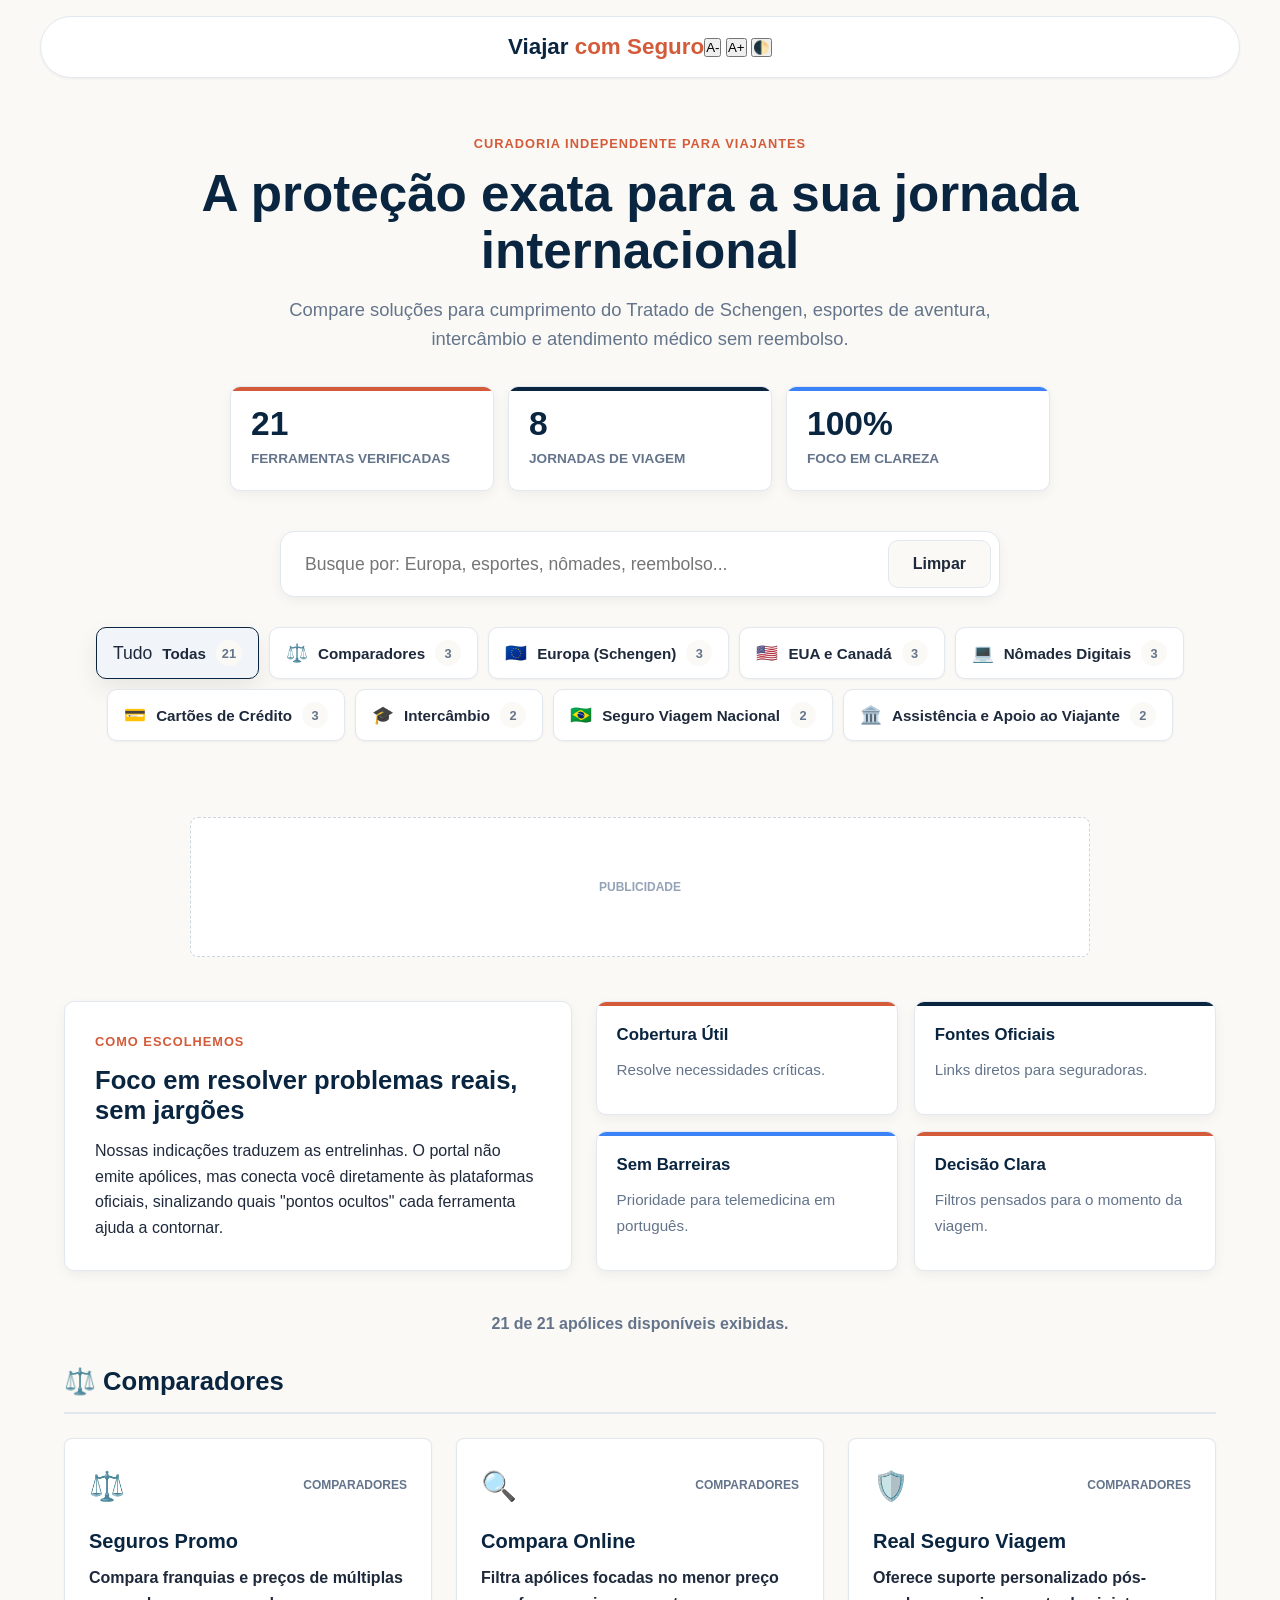
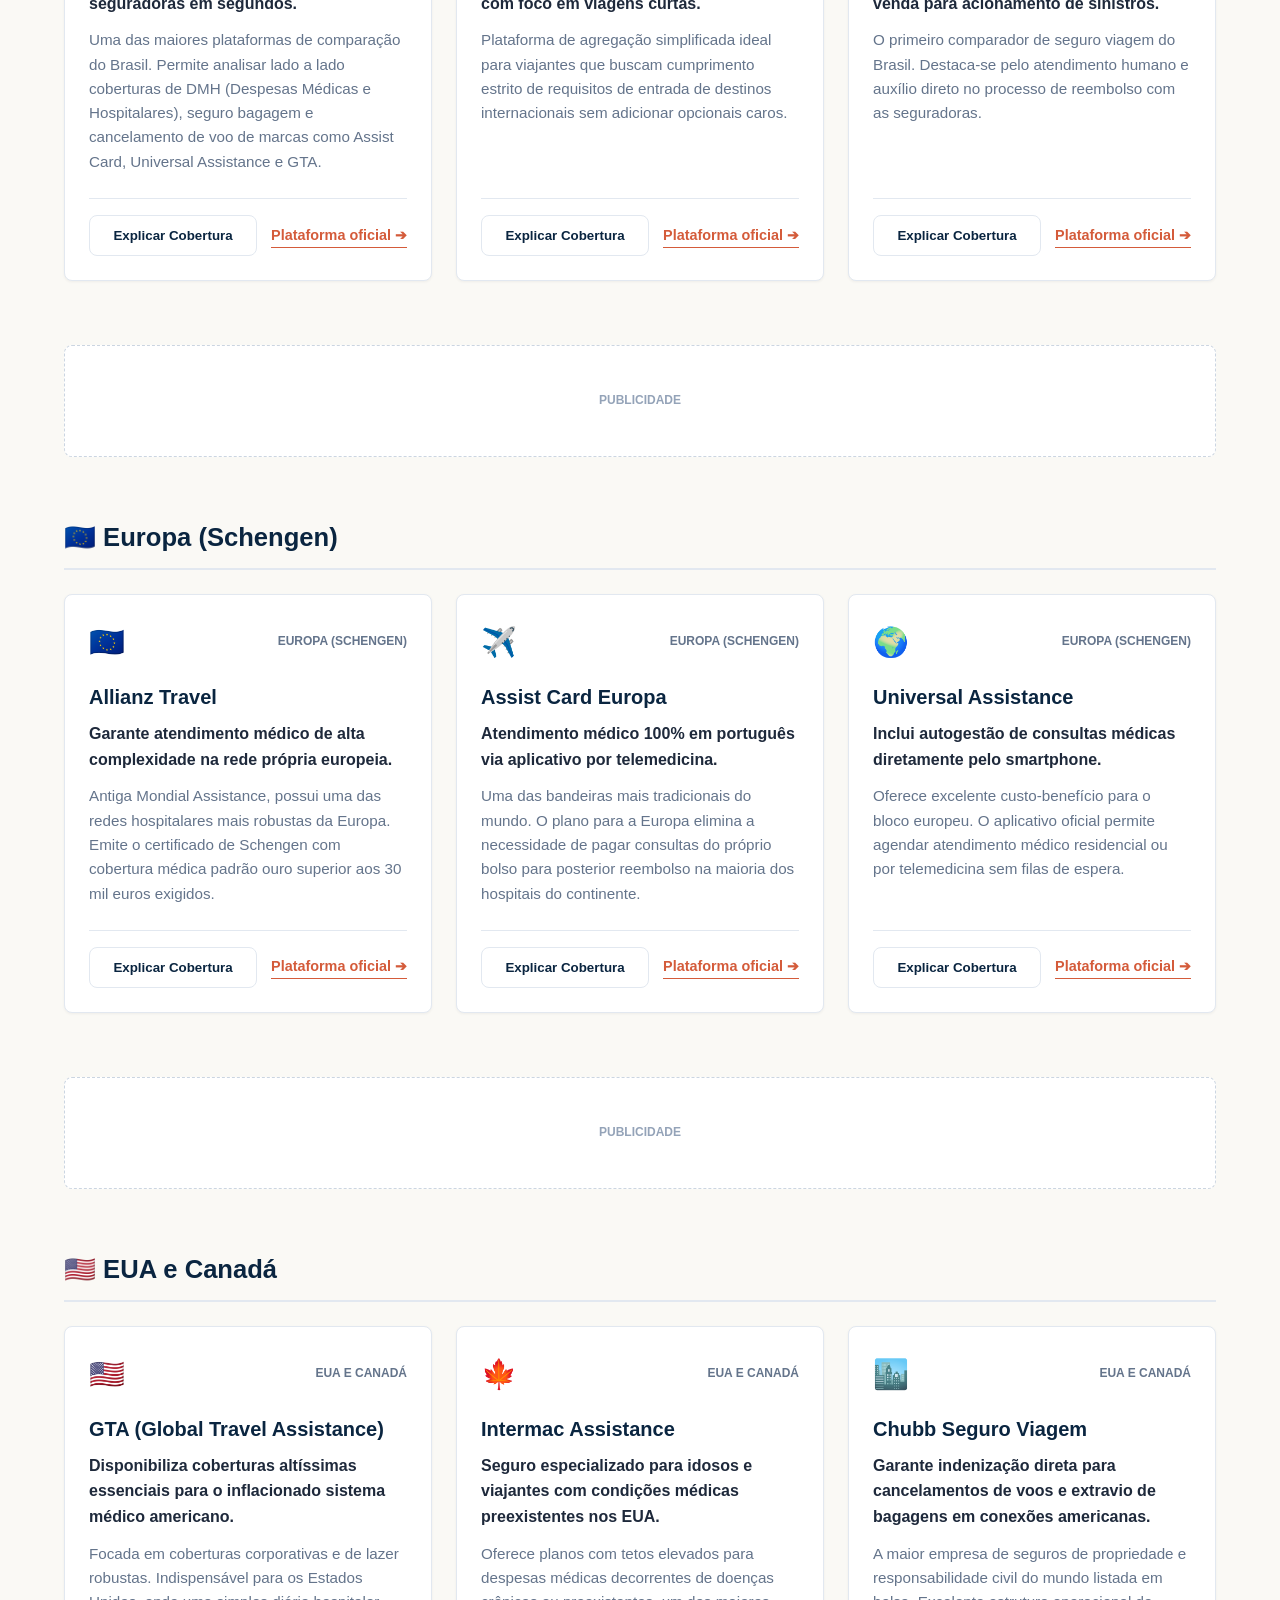
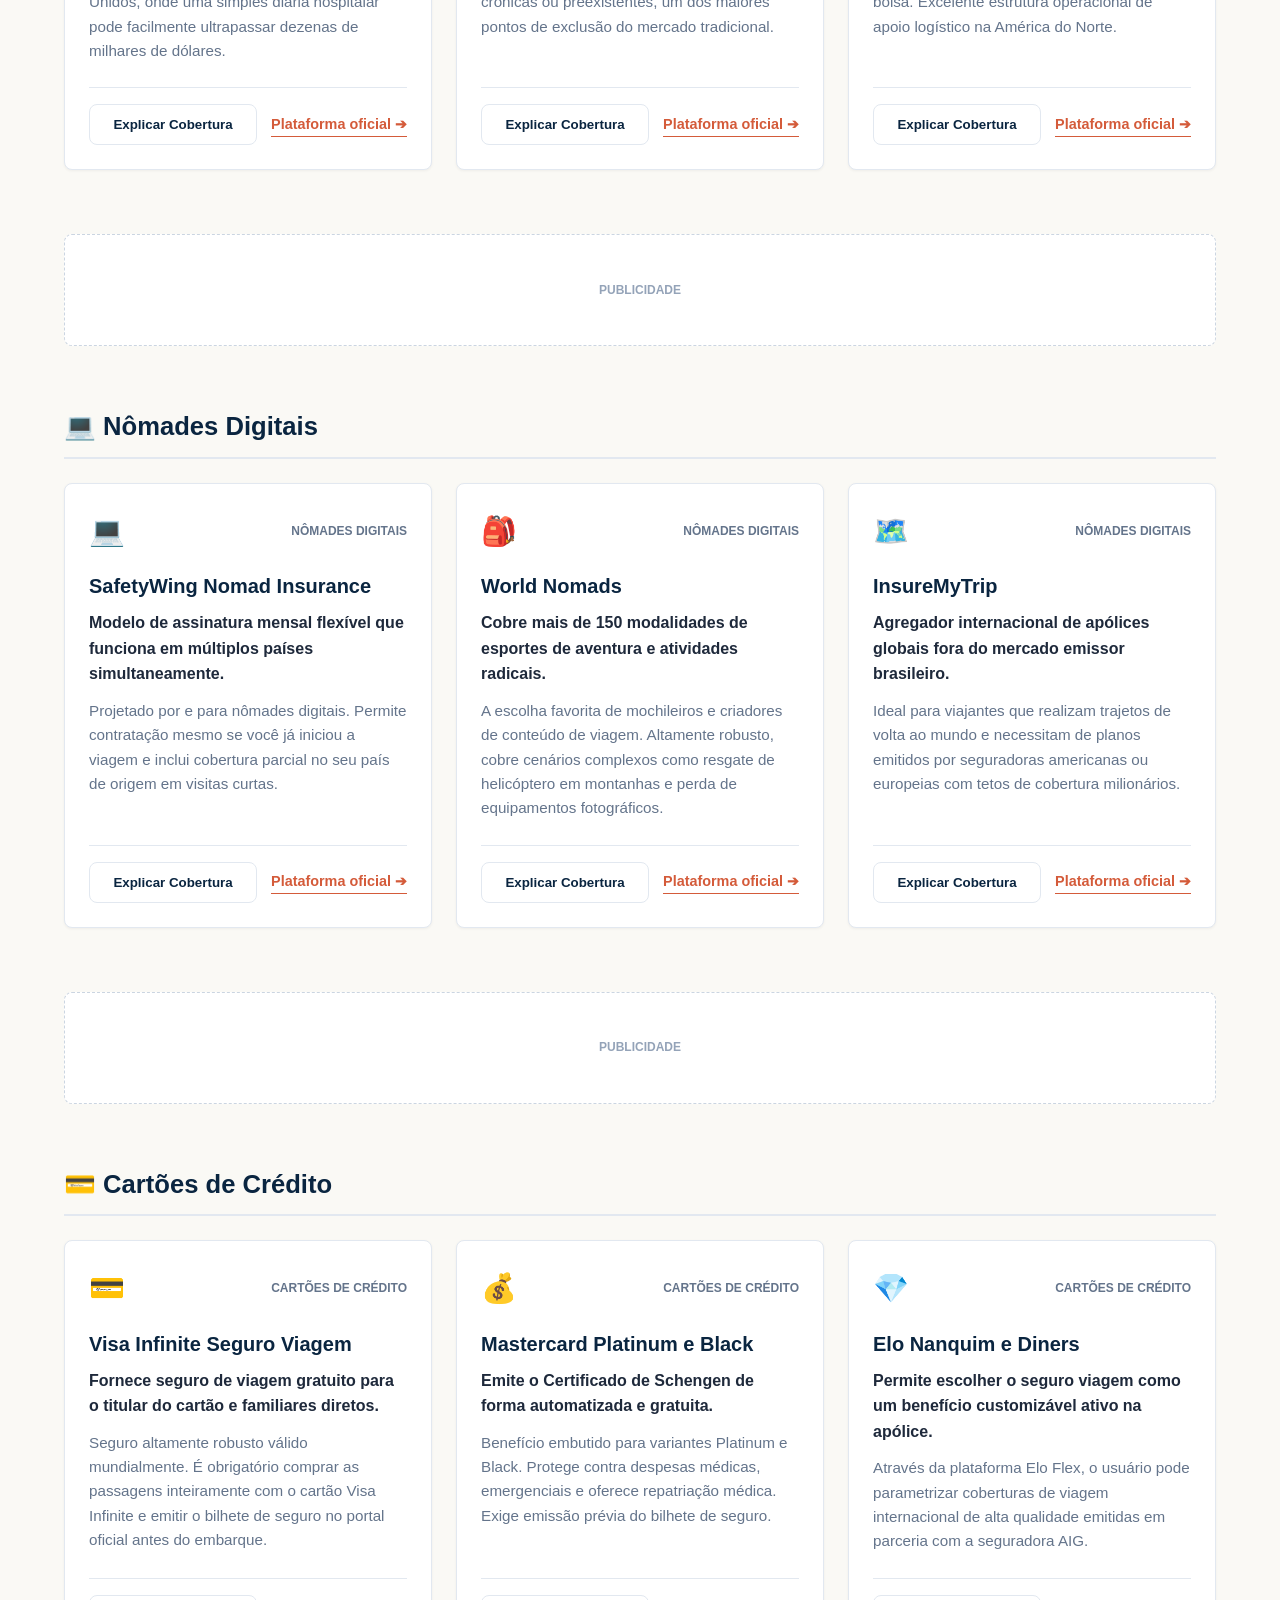
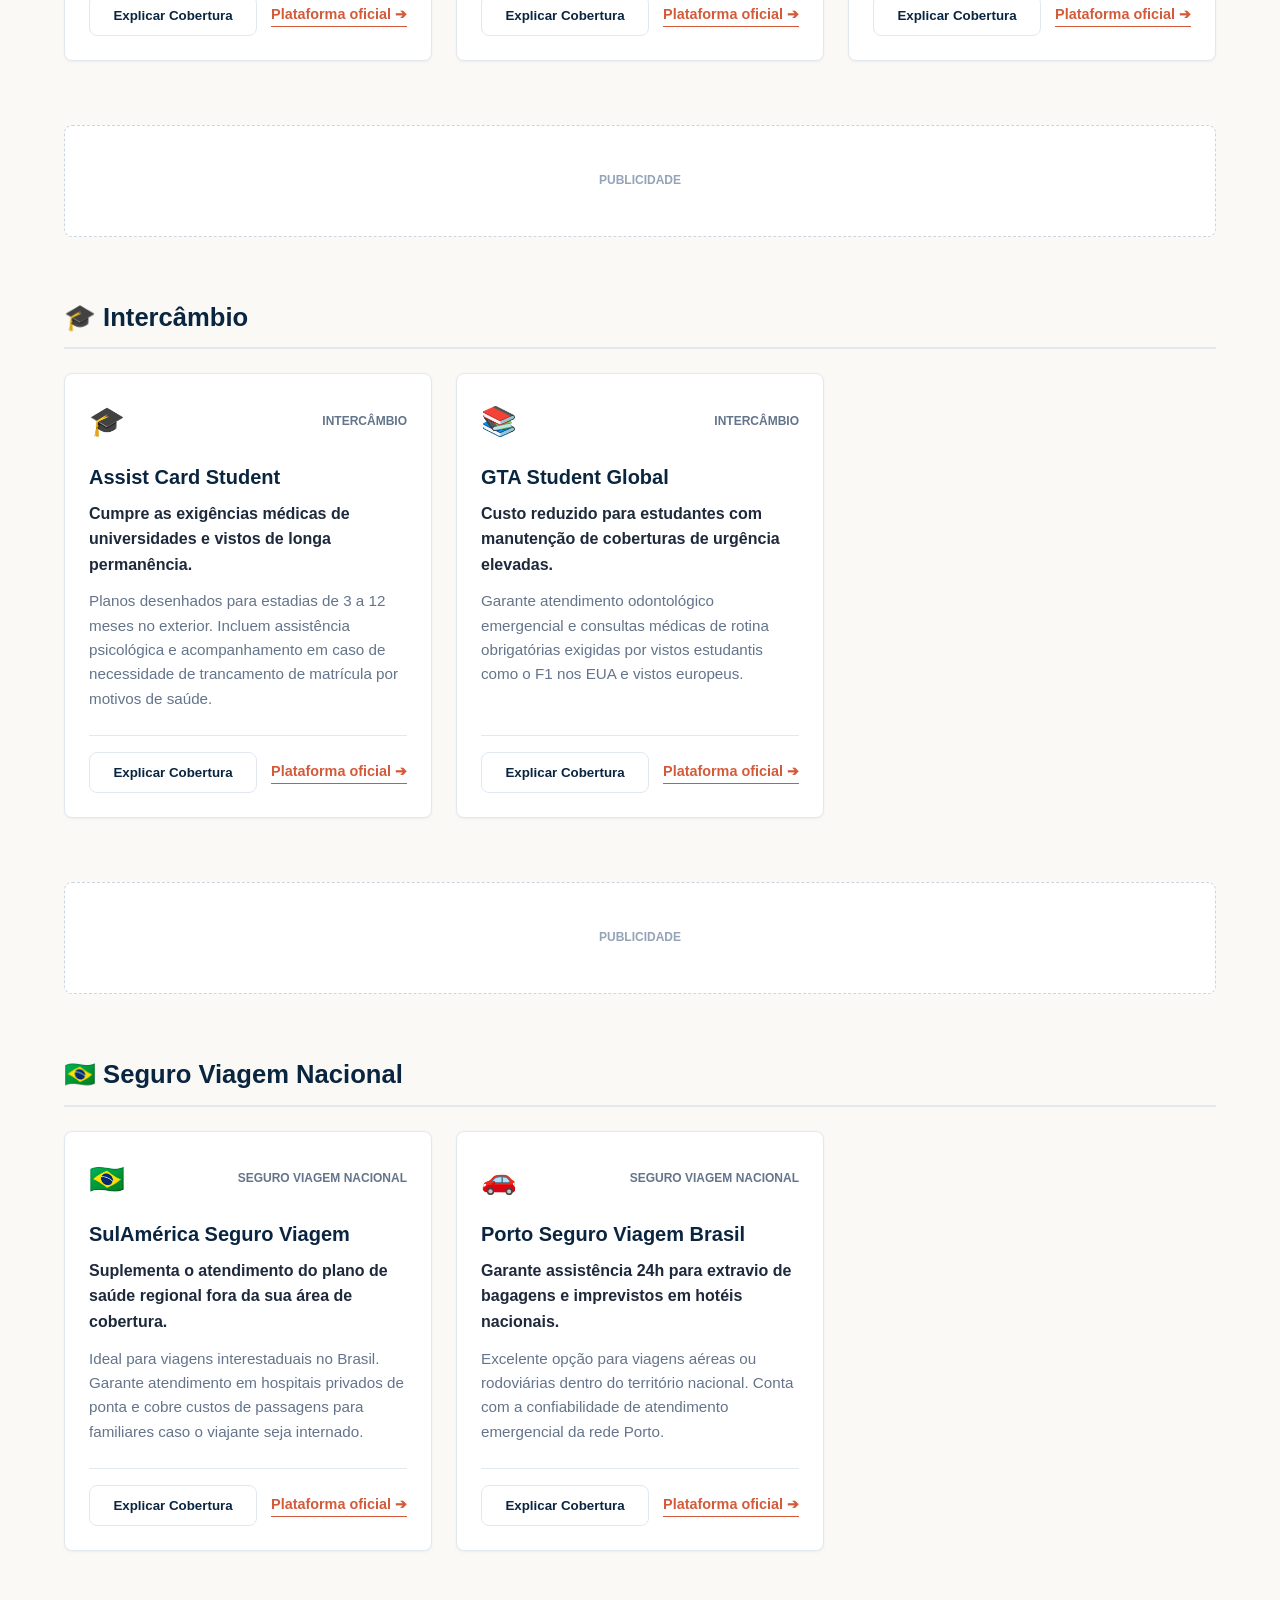
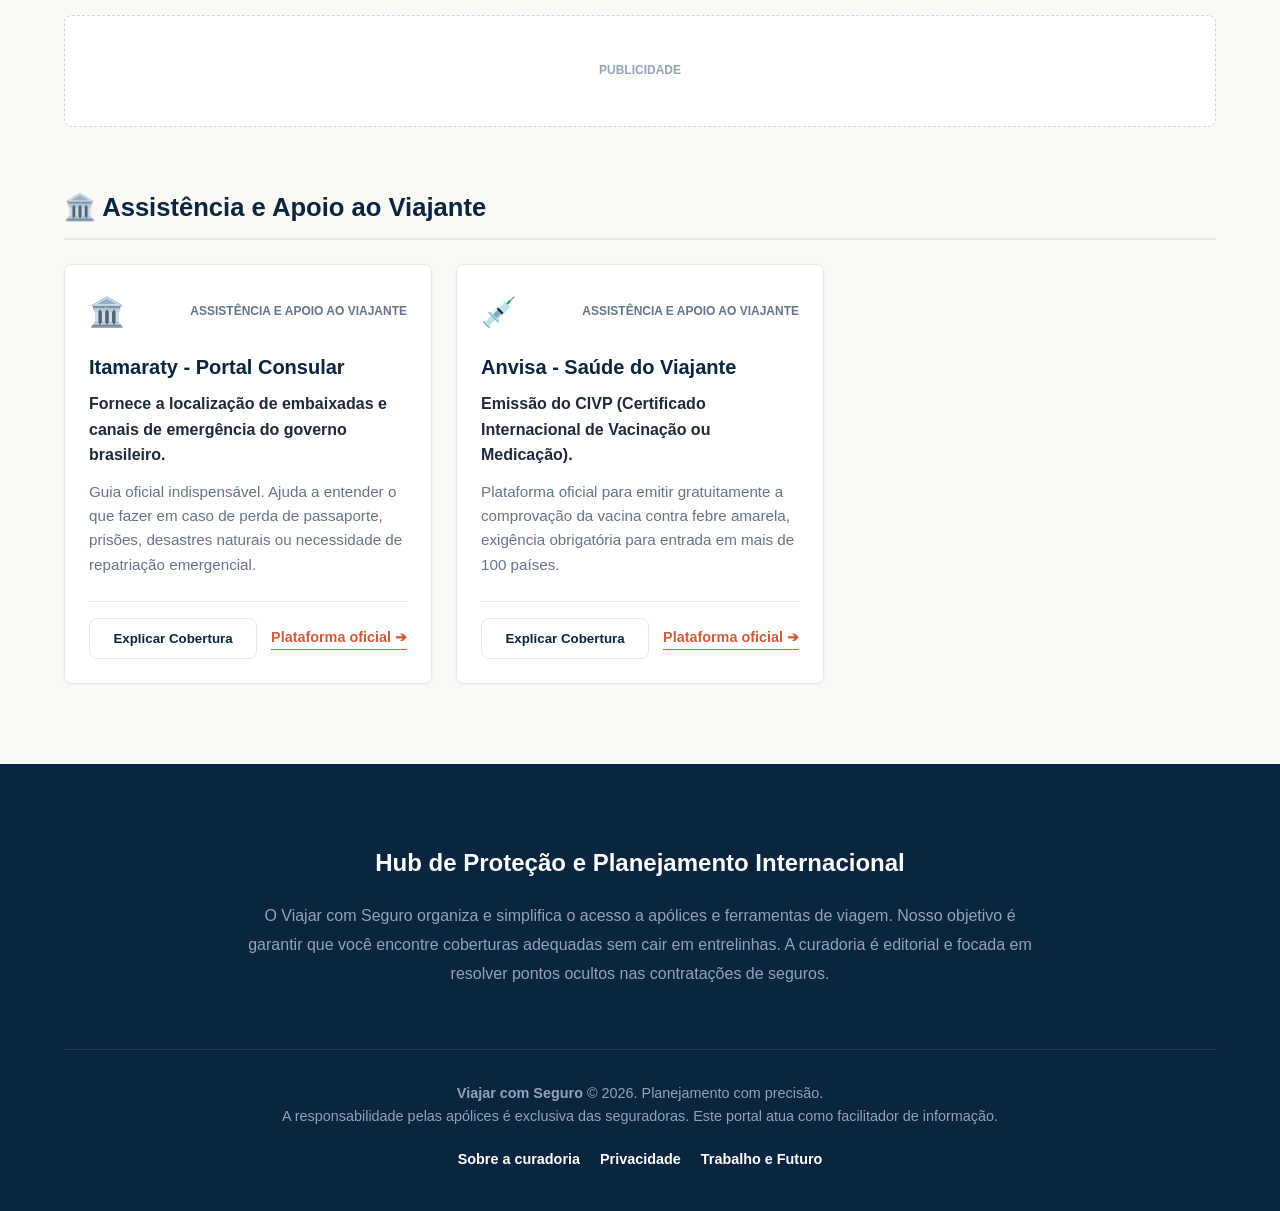
==== commit 42cf21ce: "Update index.html" ====
--- a/index.html
+++ b/index.html
@@ -1,17 +1,17 @@
 <!DOCTYPE html>
-<html lang="pt-BR">
+<html lang="pt-BR" data-theme="light">
 <head>
     <meta charset="UTF-8">
     <meta name="viewport" content="width=device-width, initial-scale=1.0">
     <title>Viajar com Seguro | Curadoria de Apólices e Ferramentas</title>
-    <meta name="description" content="Curadoria independente de seguros viagem: compare coberturas para lazer, intercâmbio, esportes radicais, nômades digitais e assistências internacionais.">
+    <meta name="description" content="Curadoria independente de seguros viagem: compare coberturas para lazer, intercâmbio, esportes radicais e nômades digitais.">
     <meta name="robots" content="index,follow,max-image-preview:large">
     <link rel="canonical" href="https://viajarcomseguro.com/">
     <link rel="stylesheet" href="style.css">
     
     <meta property="og:type" content="website">
     <meta property="og:title" content="Viajar com Seguro | Proteja sua jornada">
-    <meta property="og:description" content="Filtre e acesse ferramentas úteis para contratar seguros sem barreiras ocultas ou jargões inacessíveis.">
+    <meta property="og:description" content="Filtre e acesse ferramentas úteis para contratar seguros sem barreiras ocultas.">
     <meta property="og:url" content="https://viajarcomseguro.com/">
     <meta property="og:locale" content="pt_BR">
 </head>
@@ -21,11 +21,16 @@
     <header class="cabecalho-site">
         <div class="container nav-bar">
             <a class="logotipo" href="./index.html" aria-label="Viajar com Seguro">Viajar <span>com Seguro</span></a>
+            
+            <div class="controles-a11y" aria-label="Controles de Acessibilidade">
+                <button type="button" id="btn-fonte-menos" class="btn-a11y" aria-label="Diminuir tamanho da fonte">A-</button>
+                <button type="button" id="btn-fonte-mais" class="btn-a11y" aria-label="Aumentar tamanho da fonte">A+</button>
+                <button type="button" id="btn-tema" class="btn-a11y" aria-label="Alternar tema claro e escuro">🌓</button>
+            </div>
         </div>
     </header>
 
     <main class="container" id="conteudo-principal">
-        
         <section class="hero">
             <p class="hero-kicker">Curadoria independente para viajantes</p>
             <h1 class="hero-title">A proteção exata para a sua jornada internacional</h1>
@@ -34,7 +39,7 @@
             <div class="hero-metricas" aria-label="Resumo da curadoria">
                 <span class="metrica-card metrica-ferramentas"><strong id="total-ferramentas">0</strong><small>ferramentas verificadas</small></span>
                 <span class="metrica-card metrica-jornadas"><strong id="total-categorias">0</strong><small>jornadas de viagem</small></span>
-                <span class="metrica-card metrica-cadastro"><strong>100%</strong><small>foco em clareza de cobertura</small></span>
+                <span class="metrica-card metrica-cadastro"><strong>100%</strong><small>foco em clareza</small></span>
             </div>
             
             <div class="busca-container" role="search">
@@ -60,13 +65,13 @@
             <div>
                 <p class="section-kicker">Como escolhemos</p>
                 <h2 id="titulo-curadoria">Foco em resolver problemas reais, sem jargões</h2>
-                <p>Nossas indicações traduzem as entrelinhas. O portal não emite apólices, mas conecta você diretamente às plataformas oficiais, sinalizando quais "pontos ocultos" (como exigência de franquia ou idade máxima) cada ferramenta ajuda a contornar.</p>
+                <p>Nossas indicações traduzem as entrelinhas. O portal não emite apólices, mas conecta você diretamente às plataformas oficiais, sinalizando quais "pontos ocultos" cada ferramenta ajuda a contornar.</p>
             </div>
             <ul class="criterios-lista" aria-label="Critérios de seleção">
-                <li class="criterio-card criterio-utilidade"><strong>Cobertura Útil</strong><span>Resolve necessidades críticas, como repatriação ou extravio.</span></li>
-                <li class="criterio-card criterio-acesso"><strong>Fontes Oficiais</strong><span>Links direcionam exclusivamente para as seguradoras.</span></li>
-                <li class="criterio-card criterio-seguranca"><strong>Sem Barreiras</strong><span>Priorizamos apólices com telemedicina e atendimento em português.</span></li>
-                <li class="criterio-card criterio-decisao"><strong>Decisão Clara</strong><span>Filtros pensados no momento da sua viagem.</span></li>
+                <li class="criterio-card criterio-utilidade"><strong>Cobertura Útil</strong><span>Resolve necessidades críticas.</span></li>
+                <li class="criterio-card criterio-acesso"><strong>Fontes Oficiais</strong><span>Links diretos para seguradoras.</span></li>
+                <li class="criterio-card criterio-seguranca"><strong>Sem Barreiras</strong><span>Prioridade para telemedicina em português.</span></li>
+                <li class="criterio-card criterio-decisao"><strong>Decisão Clara</strong><span>Filtros pensados para o momento da viagem.</span></li>
             </ul>
         </section>
 
@@ -74,7 +79,6 @@
         <div id="lista-ferramentas"></div>
     </main>
 
-    <!-- Modal Baseado no Trabalho e Futuro -->
     <div id="modal-overlay" class="modal-overlay hidden" onclick="fecharAoClicarFora(event)" aria-hidden="true">
         <div id="modal-ferramenta" class="modal-content" role="dialog" aria-modal="true" aria-labelledby="artigo-titulo">
             <button type="button" class="btn-fechar" onclick="fecharTodosModais()" aria-label="Fechar janela">✕</button>
@@ -108,7 +112,6 @@
 
             <div class="acoes-ferramenta">
                 <a id="artigo-link" href="#" target="_blank" rel="noopener noreferrer" class="btn-primario">Acessar Plataforma Oficial</a>
-                
                 <div class="share-buttons">
                     <p class="share-title">Compartilhar ferramenta útil:</p>
                     <div class="share-icons" id="botoes-compartilhamento"></div>
@@ -125,7 +128,7 @@
         <div class="container">
             <article class="sobre-portal-rodape">
                 <h2>Hub de Proteção e Planejamento Internacional</h2>
-                <p>O Viajar com Seguro organiza e simplifica o acesso a apólices e ferramentas de viagem. Nosso objetivo é garantir que você encontre coberturas adequadas para esportes, estudos ou lazer, sem cair em entrelinhas. A curadoria é editorial e focada em resolver pontos ocultos nas contratações de seguros.</p>
+                <p>O Viajar com Seguro organiza e simplifica o acesso a apólices e ferramentas de viagem. Nosso objetivo é garantir que você encontre coberturas adequadas sem cair em entrelinhas. A curadoria é editorial e focada em resolver pontos ocultos nas contratações de seguros.</p>
             </article>
 
             <div class="rodape-main">
--- a/style.css
+++ b/style.css
@@ -1,110 +1,151 @@
+/* =========================================
+   UX 2026: DESIGN SYSTEM (VIAJAR COM SEGURO)
+   ========================================= */
+
 :root {
-    --bg-page: #FAF9F5; /* Fundo Areia Off-White (60%) */
-    --primary-color: #0A2540; /* Azul Confiança Profundo (30%) */
-    --action-color: #E65F2B; /* Laranja Aventura CTA (10%) */
-    --border-color: #E2E8F0;
-    --card-bg: #FFFFFF;
-    --text-main: #1E293B;
-    --text-muted: #64748B;
-    --radius: 8px;
-    --shadow-soft: 0 4px 6px -1px rgba(0, 0, 0, 0.05);
+  --bg-base: #FAF9F5; /* Areia suave */
+  --text-main: #1E293B; /* Grafite intenso */
+  --text-muted: #64748B; /* Cinza médio */
+  --card-bg: #FFFFFF;
+  --accent-primary: #D45B3A; /* Terracota Aventura */
+  --accent-secondary: #0A2540; /* Azul Marinho Profundo (Confiança) */
+  --accent-focus: #3B82F6; /* Azul Celeste Focus */
+  --accent-soft: #F1F5F9; 
+  --border-light: #E2E8F0;
+  
+  --whatsapp: #25D366; --linkedin: #0077b5; --twitter-x: #0f1419; 
+  --telegram: #0088cc;
+  
+  --shadow-sm: 0 1px 3px rgba(0, 0, 0, 0.05);
+  --shadow-md: 0 4px 12px rgba(0, 0, 0, 0.05);
+  --shadow-hover: 0 10px 25px rgba(0, 0, 0, 0.08);
+  
+  --radius-card: 8px;
+  --radius-pill: 100px;
 }
 
-* { box-sizing: border-box; margin: 0; padding: 0; }
+* { box-sizing: border-box; margin: 0; padding: 0; font-family: -apple-system, BlinkMacSystemFont, "Segoe UI", Roboto, sans-serif; -webkit-font-smoothing: antialiased; letter-spacing: 0; }
 
-body {
-    font-family: -apple-system, BlinkMacSystemFont, "Segoe UI", Roboto, Helvetica, sans-serif;
-    background-color: var(--bg-page);
-    color: var(--text-main);
-    line-height: 1.6;
-}
+body { background-color: var(--bg-base); color: var(--text-main); line-height: 1.6; }
+.container { max-width: 1200px; margin: 0 auto; padding: 0 24px; }
+.hidden { display: none !important; opacity: 0; pointer-events: none; }
+*:focus-visible { outline: 2px solid var(--accent-focus); outline-offset: 4px; border-radius: 8px; }
+.sr-only { position: absolute; width: 1px; height: 1px; padding: 0; margin: -1px; overflow: hidden; clip: rect(0, 0, 0, 0); }
+.skip-link { position: fixed; top: 12px; left: 12px; z-index: 2000; transform: translateY(-140%); background: var(--text-main); color: var(--bg-base); padding: 10px 14px; border-radius: 8px; text-decoration: none; font-weight: 700; }
+.skip-link:focus { transform: translateY(0); }
 
-.container { max-width: 1080px; margin: 0 auto; padding: 0 24px; }
+/* --- CABEÇALHO --- */
+.cabecalho-site { position: sticky; top: 16px; z-index: 100; margin: 0 24px; }
+.nav-bar { background: var(--card-bg); border: 1px solid var(--border-light); border-radius: var(--radius-pill); padding: 12px 32px; box-shadow: var(--shadow-sm); display: flex; justify-content: center; align-items: center; }
+.logotipo { font-size: 1.4rem; font-weight: 800; color: var(--accent-secondary); text-decoration: none;}
+.logotipo span { color: var(--accent-primary); }
 
-/* Navegação Topo */
-.top-nav { border-bottom: 1px solid var(--border-color); background: #FFF; padding: 16px 0; }
-.nav-content { display: flex; justify-content: space-between; align-items: center; }
-.logo { font-weight: 700; font-size: 1.2rem; color: var(--primary-color); }
-.nav-links a { margin-left: 24px; color: var(--text-muted); text-decoration: none; font-size: 0.9rem; font-weight: 500; }
-.nav-links a:hover { color: var(--action-color); }
+/* --- HERO SECTION --- */
+.hero { text-align: center; padding: 72px 0 32px; }
+.hero-kicker, .section-kicker { color: var(--accent-primary); font-size: 0.8rem; font-weight: 800; text-transform: uppercase; margin-bottom: 12px; letter-spacing: 1px; }
+.hero-title { font-size: 3.2rem; font-weight: 850; margin: 0 auto 16px; color: var(--accent-secondary); line-height: 1.1; max-width: 920px; }
+.hero-subtitle { font-size: 1.15rem; color: var(--text-muted); margin: 0 auto 32px; max-width: 780px; }
+.hero-metricas { display: grid; grid-template-columns: repeat(3, minmax(180px, 1fr)); gap: 14px; margin: 0 auto 40px; max-width: 820px; }
+.metrica-card { position: relative; overflow: hidden; background: var(--card-bg); border: 1px solid var(--border-light); border-radius: 10px; padding: 20px; box-shadow: var(--shadow-md); text-align: left; }
+.metrica-card::before { content: ""; position: absolute; inset: 0 0 auto 0; height: 4px; background: var(--accent-primary); }
+.metrica-card strong { display: block; color: var(--accent-secondary); font-size: 2.1rem; line-height: 1; margin-bottom: 8px; }
+.metrica-card small { display: block; color: var(--text-muted); font-size: 0.85rem; font-weight: 700; text-transform: uppercase; }
+.metrica-jornadas::before { background: var(--accent-secondary); }
+.metrica-cadastro::before { background: var(--accent-focus); }
 
-/* Hero Section */
-.hero-section { background: #FFF; padding: 70px 0 50px; text-align: center; border-bottom: 1px solid var(--border-color); }
-.hero-tag { font-size: 0.75rem; font-weight: 700; letter-spacing: 1.5px; color: var(--text-muted); text-transform: uppercase; }
-.hero-content h1 { font-size: 3rem; margin: 20px 0 40px; line-height: 1.15; color: var(--primary-color); letter-spacing: -1px; }
+/* --- BUSCA --- */
+.busca-form { display: flex; max-width: 720px; margin: 0 auto 30px; background: var(--card-bg); border-radius: 14px; padding: 8px; box-shadow: var(--shadow-md); border: 1px solid var(--border-light); }
+.busca-form:focus-within { box-shadow: var(--shadow-hover); border-color: var(--accent-secondary); }
+.busca-form input { flex-grow: 1; border: none; font-size: 1.1rem; outline: none; background: transparent; color: var(--text-main); padding: 0 16px;}
+.busca-acoes { display: flex; gap: 8px; }
+.btn-busca { background: var(--accent-primary); color: white; border: none; border-radius: 10px; padding: 14px 24px; font-weight: 700; cursor: pointer; transition: 0.2s; font-size: 1rem; }
+.btn-busca:hover { background: #b04928; }
+.btn-busca.secundario { background: var(--bg-base); color: var(--text-main); border: 1px solid var(--border-light); }
 
-/* Stats Grid */
-.stats-grid { display: flex; justify-content: center; gap: 24px; margin-bottom: 48px; flex-wrap: wrap; }
-.stat-box { border-top: 4px solid; padding: 20px 24px; text-align: left; background: var(--bg-page); border-radius: 0 0 8px 8px; min-width: 190px; }
-.stat-box strong { display: block; font-size: 1.8rem; color: var(--primary-color); margin-bottom: 4px; }
-.stat-box span { font-size: 0.85rem; color: var(--text-muted); line-height: 1.3; display: block; }
+/* --- BENTO MENU --- */
+.bento-grid-container { display: flex; flex-wrap: wrap; justify-content: center; gap: 10px; margin-top: 30px; }
+.bento-card { background: var(--card-bg); color: var(--text-main); border-radius: 10px; padding: 12px 16px; display: flex; align-items: center; gap: 10px; cursor: pointer; box-shadow: var(--shadow-sm); border: 1px solid var(--border-light); transition: 0.2s; }
+.bento-card:hover, .bento-card[aria-pressed="true"] { box-shadow: var(--shadow-hover); border-color: var(--accent-secondary); }
+.bento-card[aria-pressed="true"] { background: var(--accent-soft); }
+.bento-emoji { font-size: 1.1rem; }
+.bento-title { font-weight: 600; font-size: 0.95rem; }
+.bento-count { background: var(--bg-base); color: var(--text-muted); border-radius: 50%; min-width: 26px; height: 26px; display: flex; align-items: center; justify-content: center; font-size: 0.8rem; font-weight: 700; }
 
-/* Busca */
-.search-wrapper { max-width: 650px; margin: 0 auto 32px; display: flex; gap: 10px; }
-#campo-busca { flex: 1; padding: 18px 24px; border: 2px solid var(--border-color); border-radius: var(--radius); font-size: 1.1rem; color: var(--primary-color); transition: border-color 0.2s; }
-#campo-busca:focus { outline: none; border-color: var(--primary-color); }
-.btn-search { padding: 0 32px; background: var(--action-color); color: #FFF; border: none; border-radius: var(--radius); cursor: pointer; font-weight: bold; font-size: 1rem; transition: background 0.2s; }
-.btn-search:hover { background: #D45B3A; }
+/* --- ADSENSE & CURADORIA --- */
+.espaco-respiro { height: 44px; width: 100%; }
+.area-adsense { background: var(--card-bg); text-align: center; border-radius: var(--radius-card); display: flex; align-items: center; justify-content: center; border: 1px dashed #cbd5e1; }
+.ads-vip { height: 140px; margin: 0 auto; max-width: 900px;}
+.ads-home { height: 112px; margin: 42px 0 60px; grid-column: 1 / -1; }
+.ads-modal { padding: 20px; margin-top: 24px; min-height: 100px; }
+.ads-label { font-size: 0.75rem; color: #94a3b8; text-transform: uppercase; font-weight: 600; }
 
-/* Âncoras */
-.quick-anchors { display: flex; flex-wrap: wrap; justify-content: center; gap: 10px; }
-.quick-anchors a { color: var(--primary-color); text-decoration: none; padding: 6px 16px; background: #FFF; border: 1px solid var(--border-color); border-radius: 20px; font-size: 0.85rem; font-weight: 500; transition: all 0.2s; }
-.quick-anchors a:hover { border-color: var(--primary-color); background: var(--bg-page); }
+.painel-curadoria { display: grid; grid-template-columns: 0.9fr 1.1fr; gap: 24px; margin-bottom: 40px; }
+.painel-curadoria > div:first-child { background: var(--card-bg); border: 1px solid var(--border-light); border-radius: 10px; box-shadow: var(--shadow-md); padding: 30px; }
+.painel-curadoria h2 { font-size: 1.6rem; color: var(--accent-secondary); line-height: 1.2; margin-bottom: 12px; }
+.criterios-lista { list-style: none; display: grid; grid-template-columns: repeat(2, 1fr); gap: 16px; }
+.criterio-card { position: relative; overflow: hidden; background: var(--card-bg); border: 1px solid var(--border-light); border-radius: 10px; padding: 20px; box-shadow: var(--shadow-md); }
+.criterio-card::before { content: ""; position: absolute; inset: 0 0 auto 0; height: 4px; background: var(--accent-primary); }
+.criterio-card strong { display: block; font-size: 1.05rem; color: var(--accent-secondary); margin-bottom: 8px; }
+.criterio-card span { font-size: 0.95rem; color: var(--text-muted); }
+.criterio-acesso::before { background: var(--accent-secondary); }
+.criterio-seguranca::before { background: var(--accent-focus); }
 
-/* Slots de AdSense (Publicidade) */
-.ad-container { margin: 40px auto; text-align: center; }
-.ad-label { display: block; font-size: 0.7rem; color: var(--text-muted); text-transform: uppercase; margin-bottom: 8px; letter-spacing: 1px; }
-.ad-slot { background: #F1F5F9; border: 1px dashed #CBD5E1; display: flex; align-items: center; justify-content: center; overflow: hidden; border-radius: var(--radius); }
-.ad-leaderboard { min-height: 90px; width: 100%; max-width: 970px; margin: 0 auto; color: #94A3B8; font-size: 0.85rem; }
+/* --- CARDS E GRID --- */
+.status-resultados { color: var(--text-muted); font-weight: 700; margin-bottom: 24px; text-align: center; }
+.sessao-categoria { margin-bottom: 64px; scroll-margin-top: 100px; }
+.sessao-titulo { font-size: 1.6rem; font-weight: 800; color: var(--accent-secondary); margin-bottom: 24px; display: flex; align-items: center; gap: 12px; border-bottom: 2px solid var(--border-light); padding-bottom: 10px;}
+.grid-cards { display: grid; grid-template-columns: repeat(auto-fill, minmax(320px, 1fr)); gap: 24px; }
+.card { background: var(--card-bg); border-radius: var(--radius-card); padding: 24px; display: flex; flex-direction: column; justify-content: space-between; box-shadow: var(--shadow-sm); border: 1px solid var(--border-light); transition: transform 0.2s, box-shadow 0.2s; }
+.card:hover { transform: translateY(-4px); box-shadow: var(--shadow-hover); border-color: var(--accent-secondary); }
+.card-topo { display: flex; justify-content: space-between; align-items: center; margin-bottom: 16px; }
+.card-emoji { font-size: 1.8rem; }
+.card-tag { color: var(--text-muted); font-size: 0.75rem; font-weight: 800; text-transform: uppercase; }
+.card h3 { font-size: 1.25rem; font-weight: 800; color: var(--accent-secondary); margin-bottom: 8px; }
+.card-desc { font-size: 1rem; font-weight: 700; margin-bottom: 12px; }
+.card-editorial { font-size: 0.95rem; color: var(--text-muted); flex-grow: 1; margin-bottom: 24px; }
+.card-footer { display: grid; grid-template-columns: 1fr auto; align-items: center; gap: 14px; border-top: 1px solid var(--border-light); padding-top: 16px;}
+.btn-card-abrir { background: transparent; color: var(--accent-secondary); border: 1px solid var(--border-light); padding: 12px; border-radius: 8px; font-weight: 700; cursor: pointer; transition: 0.2s; }
+.btn-card-abrir:hover { background: var(--bg-base); border-color: var(--accent-secondary); }
+.link-card-oficial { color: var(--accent-primary); font-weight: 800; font-size: 0.9rem; text-decoration: none; border-bottom: 1px solid currentColor; }
 
-/* Categorias e Cards */
-.content-main { padding: 40px 0 80px; }
-.category-section { margin-bottom: 64px; scroll-margin-top: 100px; }
-.category-header { display: flex; align-items: baseline; justify-content: space-between; border-bottom: 2px solid var(--border-color); padding-bottom: 12px; margin-bottom: 24px; }
-.category-header h2 { font-size: 1.4rem; font-weight: 700; color: var(--primary-color); }
-.category-header h2 span { color: var(--action-color); margin-right: 8px; }
-.item-count { font-size: 0.85rem; color: var(--text-muted); font-weight: 500; }
+/* --- MODAIS --- */
+body.modal-open { overflow: hidden; }
+.modal-overlay { position: fixed; inset: 0; background: rgba(10, 37, 64, 0.6); backdrop-filter: blur(4px); z-index: 1000; display: flex; justify-content: center; align-items: center; padding: 20px; }
+.modal-content { background: var(--card-bg); width: 100%; max-width: 650px; max-height: 90vh; overflow-y: auto; border-radius: var(--radius-card); padding: 40px; box-shadow: 0 25px 50px rgba(0,0,0,0.3); position: relative; }
+.btn-fechar { position: absolute; top: 20px; right: 20px; background: var(--bg-base); border: 1px solid var(--border-light); color: var(--text-main); width: 40px; height: 40px; border-radius: 8px; font-size: 1.2rem; cursor: pointer; transition: 0.2s; }
+.btn-fechar:hover { background: var(--accent-primary); color: white; }
+.modal-header-compacto { display: flex; align-items: center; gap: 16px; margin-bottom: 24px; }
+.emoji-medio { font-size: 2.5rem; background: var(--bg-base); padding: 16px; border-radius: 12px; border: 1px solid var(--border-light); }
+.modal-header-compacto h2 { font-size: 1.8rem; color: var(--accent-secondary); line-height: 1.1; margin-bottom: 8px;}
+.tag-categoria { background: var(--bg-base); color: var(--text-muted); padding: 6px 12px; border-radius: 6px; font-size: 0.8rem; font-weight: 700; border: 1px solid var(--border-light); }
+.dor-box { background: var(--accent-soft); padding: 20px; border-radius: 8px; margin-bottom: 24px; border-left: 4px solid var(--accent-secondary); }
+.dor-box strong { color: var(--accent-secondary); display: block; margin-bottom: 8px; font-size: 0.95rem; text-transform: uppercase; }
+#artigo-dor { font-size: 1.1rem; font-weight: 600; color: var(--text-main); }
+#artigo-descricao { font-size: 1.05rem; color: var(--text-muted); line-height: 1.7; margin-bottom: 24px; }
+.detalhes-editoriais { display: grid; gap: 12px; margin-bottom: 32px; }
+.detalhes-editoriais div { border: 1px solid var(--border-light); border-radius: 8px; padding: 16px; background: var(--bg-base); }
+.detalhes-editoriais dt { color: var(--accent-secondary); font-weight: 800; font-size: 0.85rem; text-transform: uppercase; margin-bottom: 6px; }
+.btn-primario { display: block; text-align: center; background: var(--accent-primary); color: white; text-decoration: none; padding: 18px; border-radius: 8px; font-size: 1.1rem; font-weight: 700; transition: 0.2s; }
+.btn-primario:hover { background: #b04928; transform: translateY(-2px); }
 
-.card-grid { display: grid; grid-template-columns: repeat(auto-fill, minmax(310px, 1fr)); gap: 24px; }
-.card { background: var(--card-bg); border: 1px solid var(--border-color); border-radius: var(--radius); padding: 24px; display: flex; flex-direction: column; box-shadow: var(--shadow-soft); transition: transform 0.2s, box-shadow 0.2s; }
-.card:hover { transform: translateY(-4px); box-shadow: 0 10px 15px -3px rgba(0, 0, 0, 0.1); border-color: #CBD5E1; }
-.card-top { display: flex; align-items: center; gap: 14px; margin-bottom: 16px; }
-.card-icon { font-size: 1.8rem; }
-.card h3 { font-size: 1.15rem; font-weight: 700; color: var(--primary-color); line-height: 1.3; }
-.card-desc { font-size: 0.95rem; color: var(--text-muted); flex: 1; margin-bottom: 24px; line-height: 1.5; }
-
-/* Botões nos Cards */
-.card-actions { display: grid; grid-template-columns: 1fr 1fr; gap: 12px; border-top: 1px solid var(--border-color); padding-top: 16px; }
-.btn-card { text-align: center; padding: 12px; font-size: 0.85rem; font-weight: 600; border-radius: var(--radius); text-decoration: none; cursor: pointer; transition: all 0.2s; }
-.btn-card.secondary { background: transparent; color: var(--primary-color); border: 1px solid var(--border-color); }
-.btn-card.secondary:hover { background: var(--bg-page); border-color: var(--primary-color); }
-.btn-card.primary { background: var(--action-color); color: #FFF; border: 1px solid var(--action-color); }
-.btn-card.primary:hover { background: #D45B3A; }
-
-/* Modal de Aprofundamento */
-dialog { margin: auto; border: none; border-radius: var(--radius); max-width: 650px; width: 95%; padding: 40px; box-shadow: 0 25px 50px -12px rgba(0,0,0,0.25); }
-dialog::backdrop { background: rgba(10, 37, 64, 0.8); backdrop-filter: blur(4px); }
-#fechar-modal { position: absolute; right: 24px; top: 24px; background: none; border: none; font-size: 1.5rem; cursor: pointer; color: var(--text-muted); transition: color 0.2s; }
-#fechar-modal:hover { color: var(--action-color); }
-.modal-tag { display: inline-block; font-size: 0.75rem; font-weight: 700; color: var(--action-color); text-transform: uppercase; letter-spacing: 1px; margin-bottom: 12px; }
-
-/* Footer Hub */
-.site-footer { background-color: var(--primary-color); color: #FFF; padding: 80px 0 30px; margin-top: 40px; }
-.footer-grid { display: grid; grid-template-columns: 1.5fr 2fr; gap: 48px; margin-bottom: 60px; }
-.footer-brand h3 { font-size: 1.4rem; margin-bottom: 16px; }
-.footer-brand p { line-height: 1.6; color: #94A3B8; max-width: 90%; }
-.footer-links { display: grid; grid-template-columns: repeat(auto-fit, minmax(180px, 1fr)); gap: 32px; }
-.link-column h4 { color: #FFF; font-size: 0.95rem; margin-bottom: 20px; font-weight: 700; text-transform: uppercase; letter-spacing: 1px; }
-.link-column a { display: block; color: #94A3B8; text-decoration: none; margin-bottom: 14px; transition: color 0.2s; font-size: 0.95rem; }
-.link-column a:hover, .link-column a[aria-current="page"] { color: var(--action-color); }
-.footer-bottom { border-top: 1px solid rgba(255,255,255,0.1); padding-top: 32px; display: flex; flex-direction: column; gap: 12px; font-size: 0.85rem; color: #94A3B8; }
+/* --- RODAPÉ --- */
+.rodape-site { background: var(--accent-secondary); color: #FFF; padding: 80px 0 40px; margin-top: 80px; }
+.sobre-portal-rodape { max-width: 800px; margin: 0 auto 60px; text-align: center; }
+.sobre-portal-rodape h2 { font-size: 1.5rem; margin-bottom: 20px; }
+.sobre-portal-rodape p { color: #94A3B8; line-height: 1.8; }
+.rodape-main { text-align: center; border-top: 1px solid rgba(255,255,255,0.1); padding-top: 32px; color: #94A3B8; font-size: 0.9rem;}
+.links-rodape { display: flex; justify-content: center; gap: 20px; margin-top: 20px; }
+.links-rodape a { color: #FFF; font-weight: 700; text-decoration: none; transition: 0.2s; }
+.links-rodape a:hover { color: var(--accent-primary); }
 
 @media (max-width: 768px) {
-    .hero-content h1 { font-size: 2.2rem; }
-    .stats-grid { gap: 16px; }
-    .stat-box { flex: 1; min-width: 140px; padding: 16px; }
-    .search-wrapper { flex-direction: column; }
-    .btn-search { padding: 18px; }
-    .footer-grid { grid-template-columns: 1fr; gap: 40px; }
-    .card-actions { grid-template-columns: 1fr; }
+    .cabecalho-site { top: 0; margin: 0; }
+    .nav-bar { border-radius: 0 0 20px 20px; }
+    .hero { padding: 40px 0; }
+    .hero-title { font-size: 2.2rem; }
+    .painel-curadoria { grid-template-columns: 1fr; }
+    .busca-form { flex-direction: column; padding: 12px; gap: 12px; }
+    .busca-form input { min-height: 48px; }
+    .card-footer { grid-template-columns: 1fr; }
+    .link-card-oficial { justify-self: start; }
 }
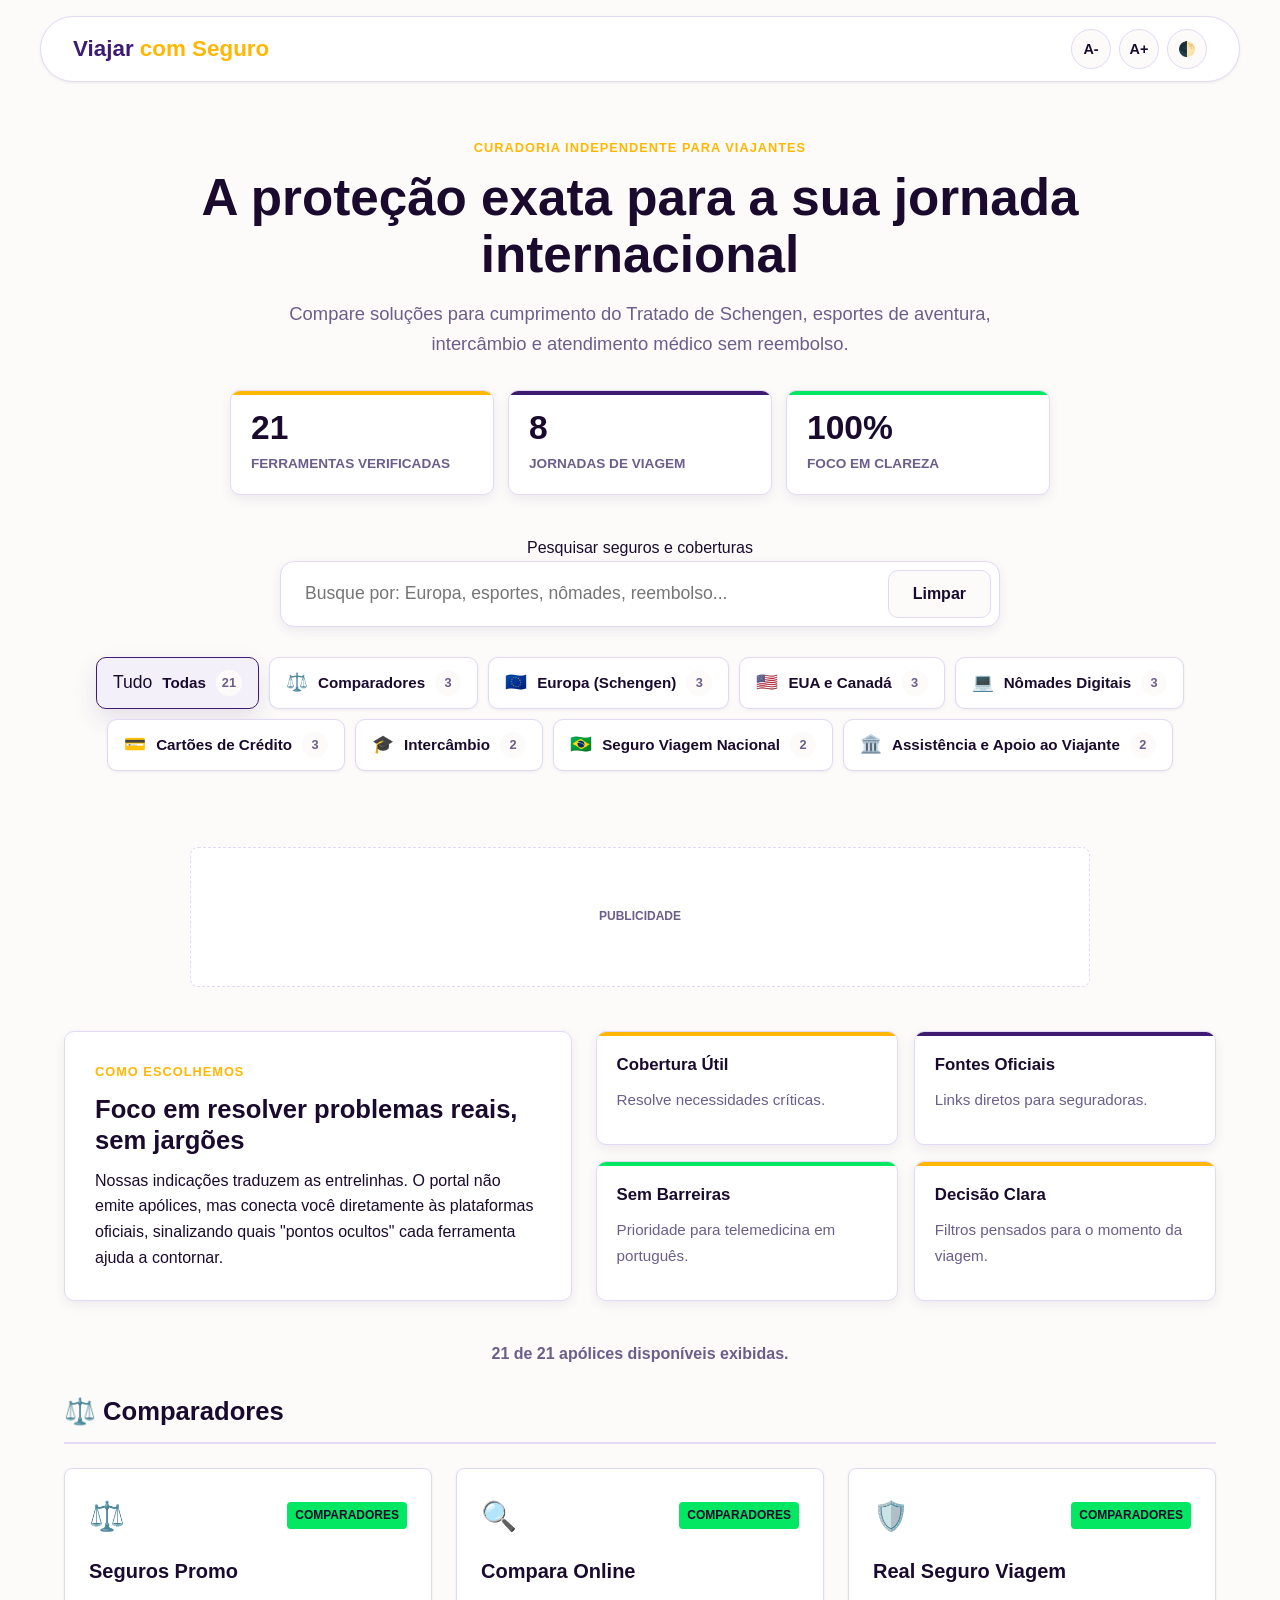
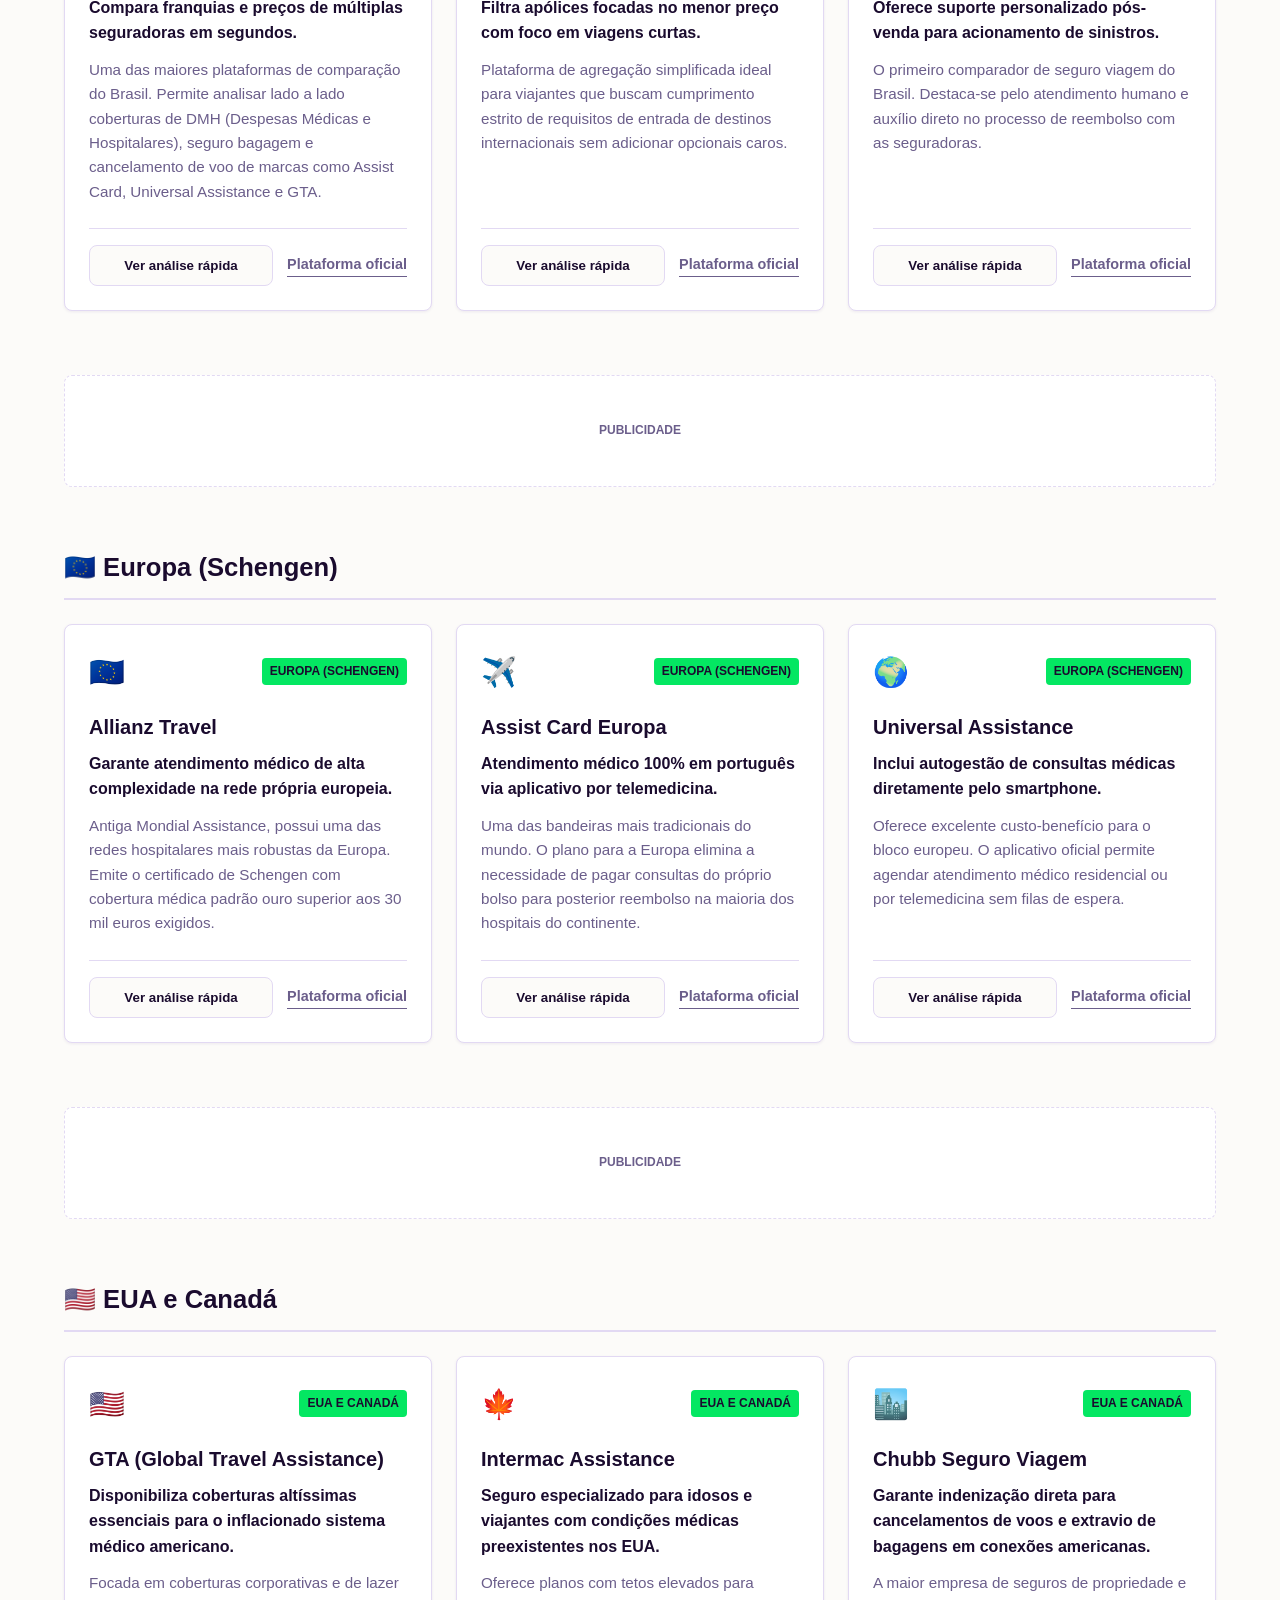
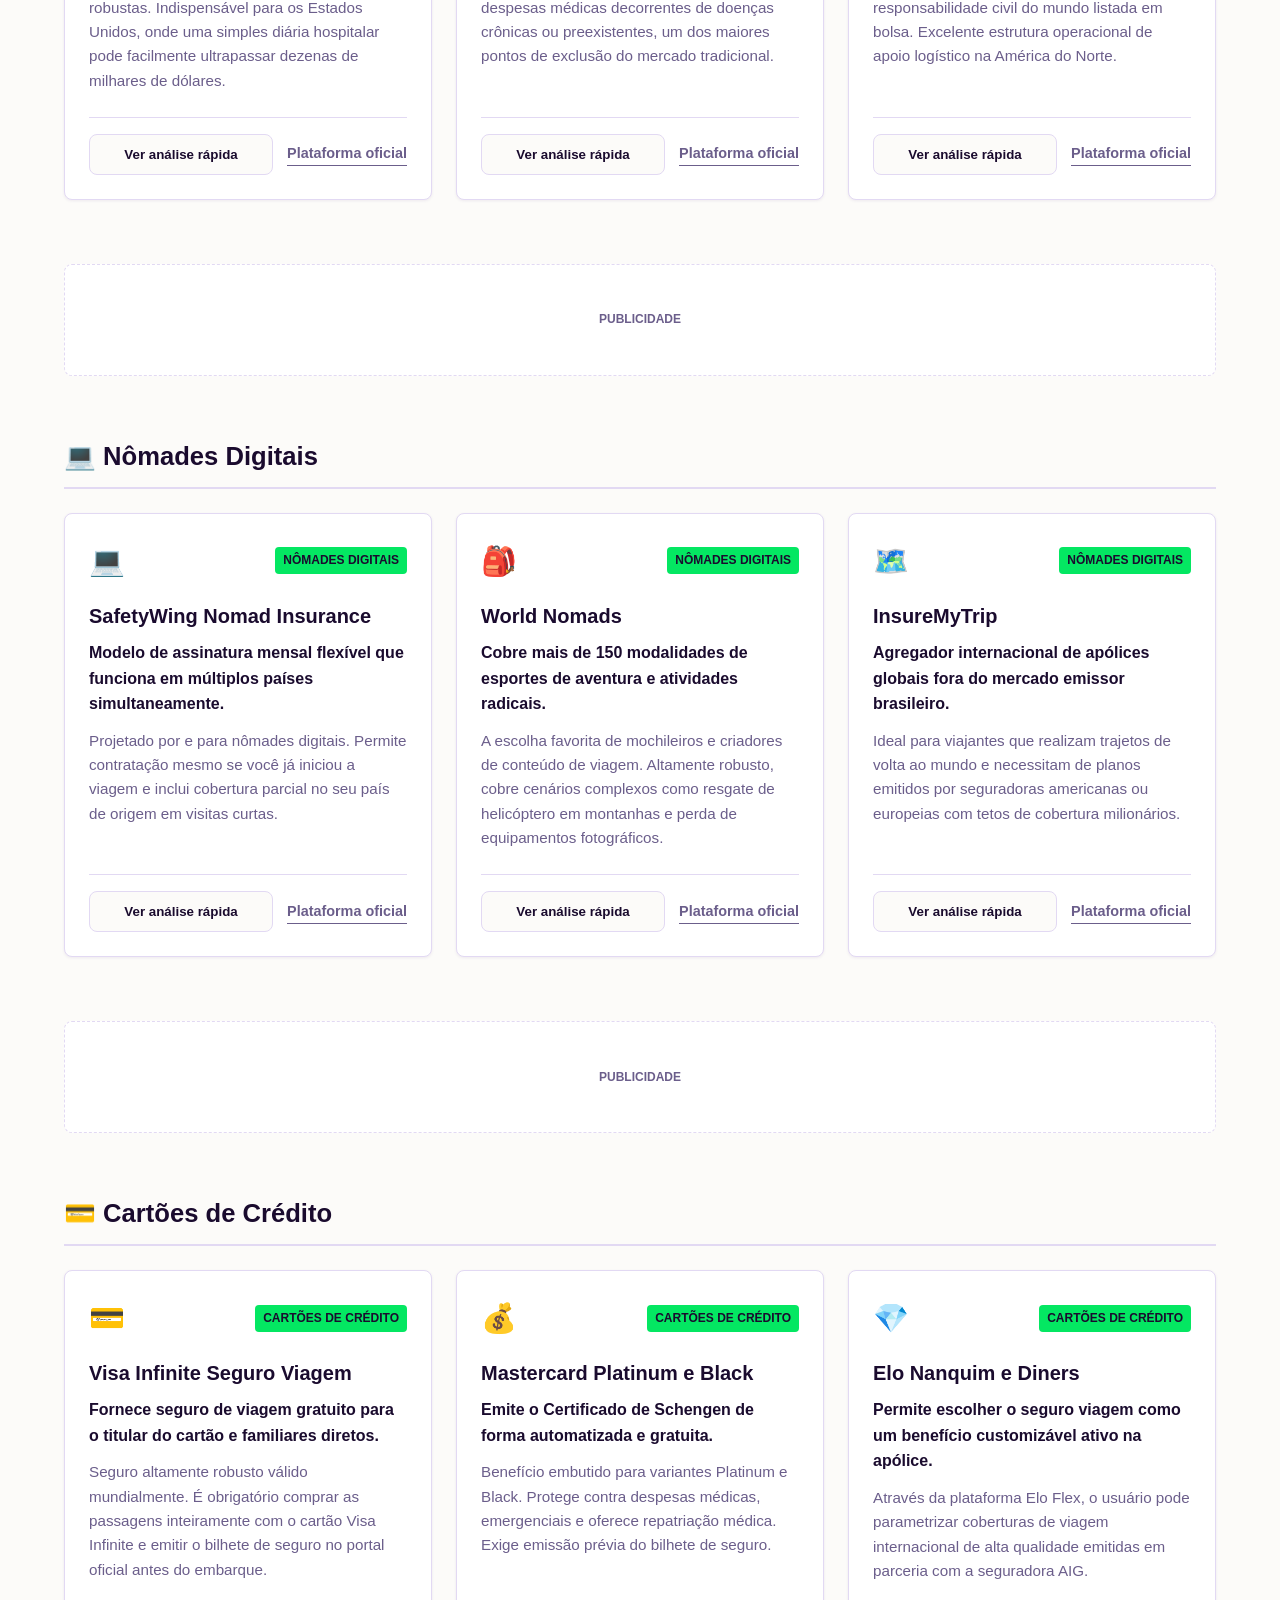
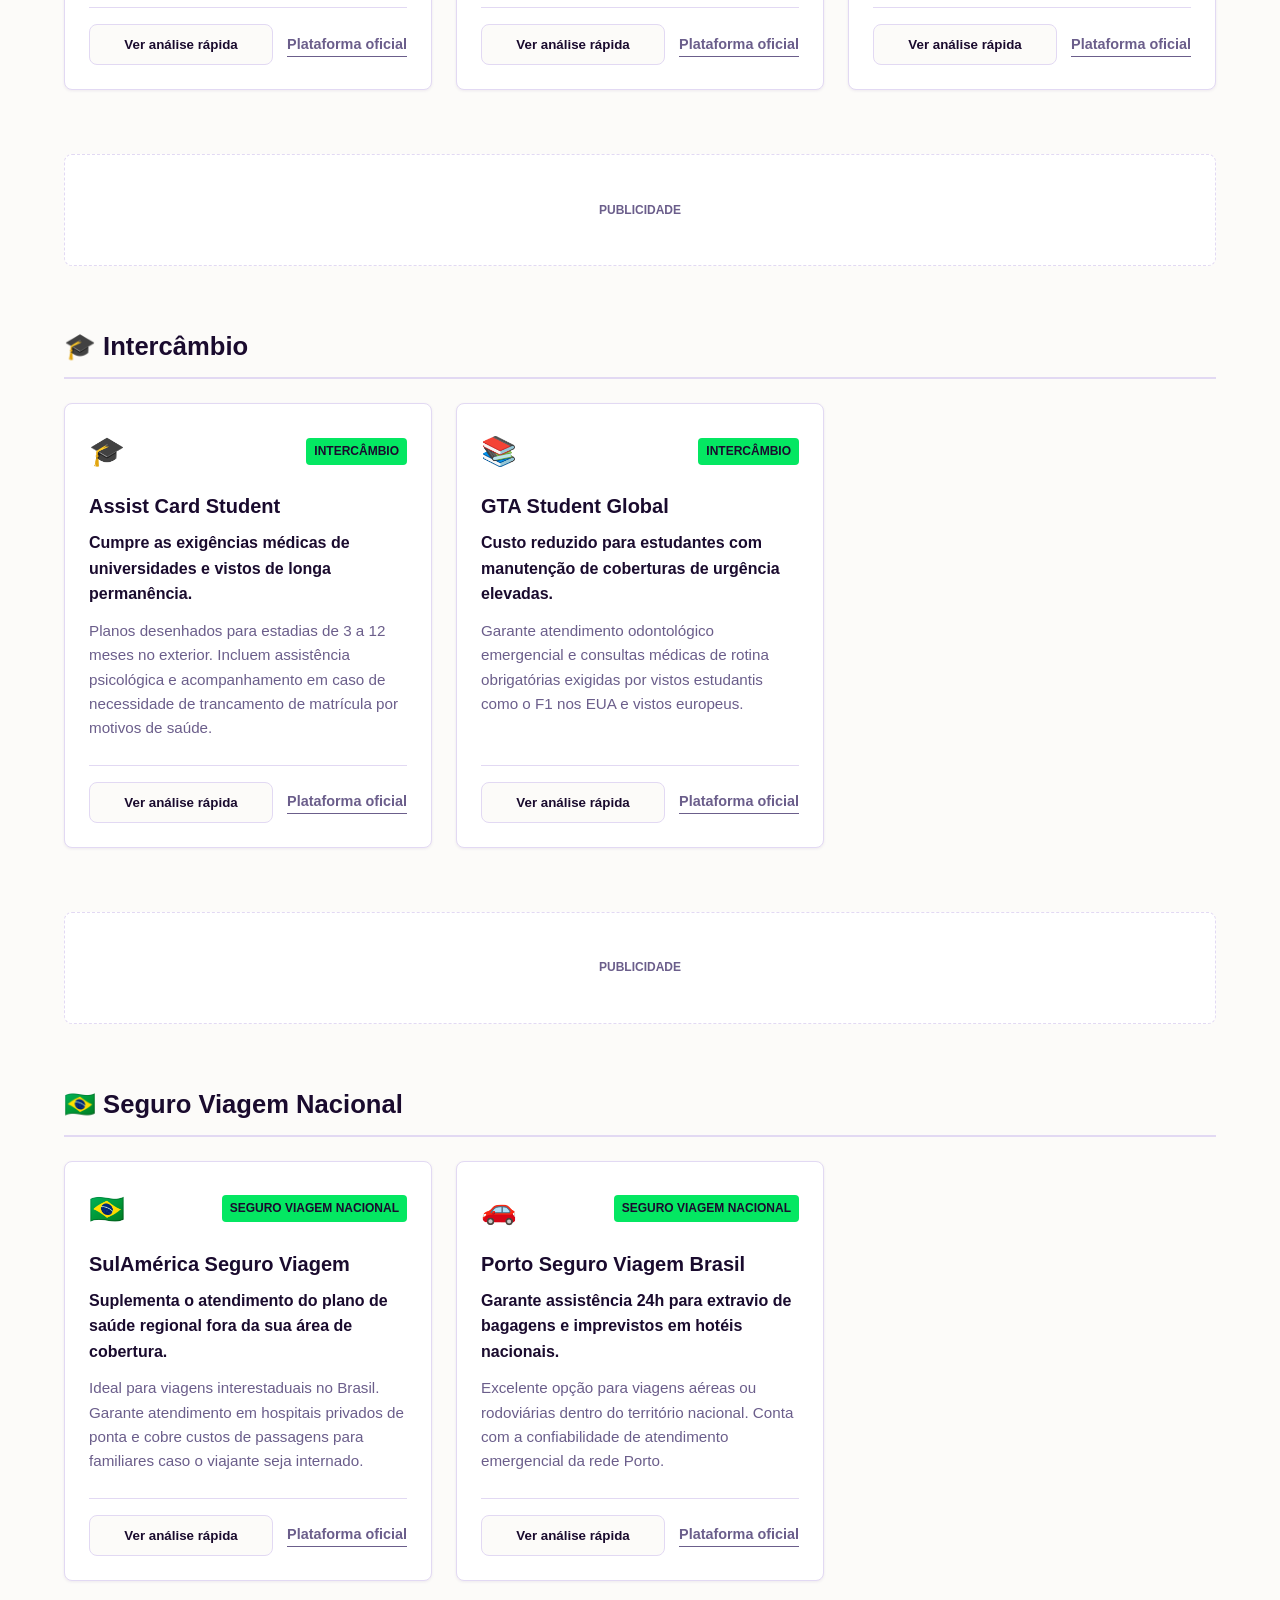
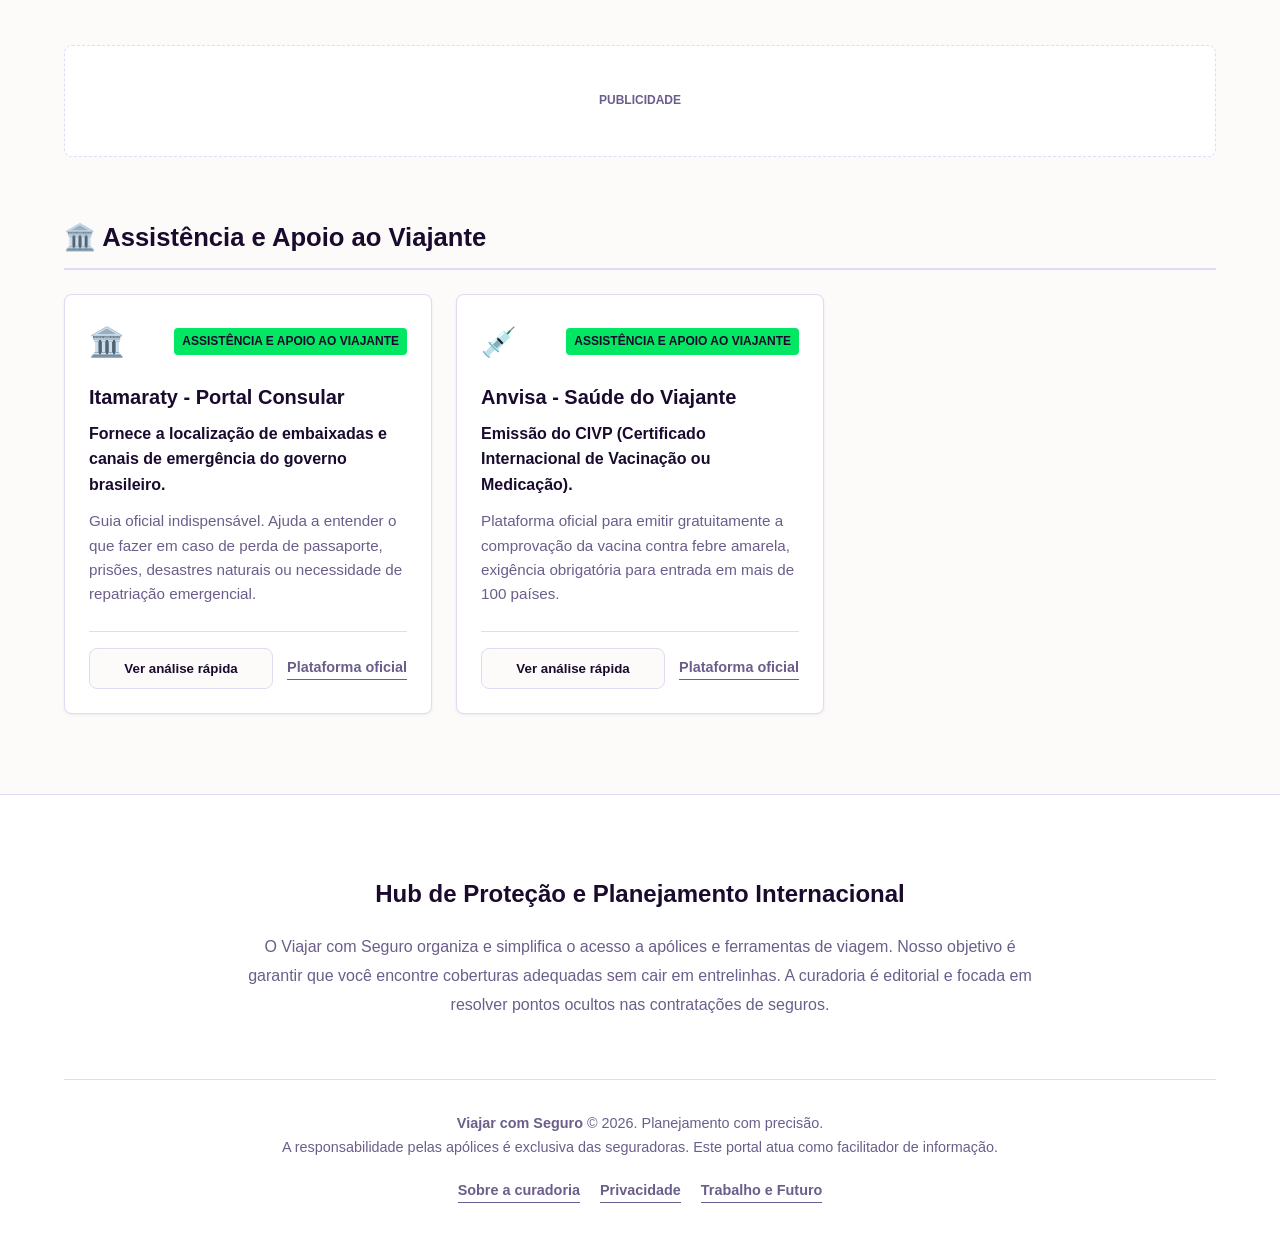
==== commit 4d85865d: "Update index.html" ====
--- a/index.html
+++ b/index.html
@@ -79,7 +79,7 @@
         <div id="lista-ferramentas"></div>
     </main>
 
-    <div id="modal-overlay" class="modal-overlay hidden" onclick="fecharAoClicarFora(event)" aria-hidden="true">
+<div id="modal-overlay" class="modal-overlay hidden" onclick="fecharAoClicarFora(event)" aria-hidden="true">
         <div id="modal-ferramenta" class="modal-content" role="dialog" aria-modal="true" aria-labelledby="artigo-titulo">
             <button type="button" class="btn-fechar" onclick="fecharTodosModais()" aria-label="Fechar janela">✕</button>
             
@@ -92,7 +92,7 @@
             </div>
 
             <div class="dor-box">
-                <strong>Análise Estratégica:</strong>
+                <strong>Resolve o problema:</strong>
                 <p id="artigo-dor"></p>
             </div>
 
@@ -112,6 +112,8 @@
 
             <div class="acoes-ferramenta">
                 <a id="artigo-link" href="#" target="_blank" rel="noopener noreferrer" class="btn-primario">Acessar Plataforma Oficial</a>
+                <button type="button" id="btn-reportar" class="btn-reportar-link">Reportar link quebrado</button>
+                
                 <div class="share-buttons">
                     <p class="share-title">Compartilhar ferramenta útil:</p>
                     <div class="share-icons" id="botoes-compartilhamento"></div>
--- a/style.css
+++ b/style.css
@@ -3,66 +3,79 @@
    ========================================= */
 
 :root {
-  --bg-base: #FAF9F5; /* Areia suave */
-  --text-main: #1E293B; /* Grafite intenso */
-  --text-muted: #64748B; /* Cinza médio */
+  --bg-base: #FCFBF9; /* Off-White */
+  --text-main: #1A0B2E; /* Deep Purple Escuro (Texto) */
+  --text-muted: #6B5E8B; /* Deep Purple Suave */
   --card-bg: #FFFFFF;
-  --accent-primary: #D45B3A; /* Terracota Aventura */
-  --accent-secondary: #0A2540; /* Azul Marinho Profundo (Confiança) */
-  --accent-focus: #3B82F6; /* Azul Celeste Focus */
-  --accent-soft: #F1F5F9; 
-  --border-light: #E2E8F0;
+  --accent-primary: #FFB703; /* Amber (CTAs principais) */
+  --accent-secondary: #3D1B70; /* Deep Purple (Headers e Confiança) */
+  --accent-focus: #04E762; /* Neon Green (Tags, Focus e Sucesso) */
+  --accent-soft: #F4F0FA; /* Fundo suave roxo para blocos de dor */
+  --border-light: #E2D9F3;
   
   --whatsapp: #25D366; --linkedin: #0077b5; --twitter-x: #0f1419; 
-  --telegram: #0088cc;
+  --telegram: #0088cc; --bluesky: #1185fe; --threads: #000000;
   
-  --shadow-sm: 0 1px 3px rgba(0, 0, 0, 0.05);
-  --shadow-md: 0 4px 12px rgba(0, 0, 0, 0.05);
-  --shadow-hover: 0 10px 25px rgba(0, 0, 0, 0.08);
+  --shadow-sm: 0 1px 3px rgba(61, 27, 112, 0.08);
+  --shadow-md: 0 4px 12px rgba(61, 27, 112, 0.08);
+  --shadow-hover: 0 10px 25px rgba(61, 27, 112, 0.12);
   
   --radius-card: 8px;
   --radius-pill: 100px;
 }
 
+[data-theme="dark"] {
+  --bg-base: #110721; /* Fundo noite urbano */
+  --text-main: #F4F0FA; 
+  --text-muted: #A396C0;
+  --card-bg: #1A0B2E; 
+  --border-light: #3D1B70; 
+  --accent-secondary: #04E762; /* Neon Green ganha destaque no escuro */
+  --accent-soft: #231242;
+  --twitter-x: #ffffff; --threads: #ffffff;
+}
+
 * { box-sizing: border-box; margin: 0; padding: 0; font-family: -apple-system, BlinkMacSystemFont, "Segoe UI", Roboto, sans-serif; -webkit-font-smoothing: antialiased; letter-spacing: 0; }
 
-body { background-color: var(--bg-base); color: var(--text-main); line-height: 1.6; }
+body { background-color: var(--bg-base); color: var(--text-main); line-height: 1.6; transition: background-color 0.3s, color 0.3s; }
 .container { max-width: 1200px; margin: 0 auto; padding: 0 24px; }
 .hidden { display: none !important; opacity: 0; pointer-events: none; }
 *:focus-visible { outline: 2px solid var(--accent-focus); outline-offset: 4px; border-radius: 8px; }
-.sr-only { position: absolute; width: 1px; height: 1px; padding: 0; margin: -1px; overflow: hidden; clip: rect(0, 0, 0, 0); }
+
+/* Acessibilidade - Skip Link */
 .skip-link { position: fixed; top: 12px; left: 12px; z-index: 2000; transform: translateY(-140%); background: var(--text-main); color: var(--bg-base); padding: 10px 14px; border-radius: 8px; text-decoration: none; font-weight: 700; }
 .skip-link:focus { transform: translateY(0); }
 
 /* --- CABEÇALHO --- */
 .cabecalho-site { position: sticky; top: 16px; z-index: 100; margin: 0 24px; }
-.nav-bar { background: var(--card-bg); border: 1px solid var(--border-light); border-radius: var(--radius-pill); padding: 12px 32px; box-shadow: var(--shadow-sm); display: flex; justify-content: center; align-items: center; }
+.nav-bar { background: var(--card-bg); border: 1px solid var(--border-light); border-radius: var(--radius-pill); padding: 12px 32px; box-shadow: var(--shadow-sm); display: flex; justify-content: space-between; align-items: center; transition: 0.3s;}
 .logotipo { font-size: 1.4rem; font-weight: 800; color: var(--accent-secondary); text-decoration: none;}
 .logotipo span { color: var(--accent-primary); }
+.controles-a11y { display: flex; gap: 8px; }
+.btn-a11y { background: var(--bg-base); border: 1px solid var(--border-light); color: var(--text-main); font-weight: bold; border-radius: 50%; width: 40px; height: 40px; cursor: pointer; transition: 0.2s; display: flex; align-items: center; justify-content: center; font-size: 0.9rem; }
+.btn-a11y:hover { background: var(--accent-secondary); color: var(--card-bg); border-color: var(--accent-secondary); }
 
 /* --- HERO SECTION --- */
 .hero { text-align: center; padding: 72px 0 32px; }
 .hero-kicker, .section-kicker { color: var(--accent-primary); font-size: 0.8rem; font-weight: 800; text-transform: uppercase; margin-bottom: 12px; letter-spacing: 1px; }
-.hero-title { font-size: 3.2rem; font-weight: 850; margin: 0 auto 16px; color: var(--accent-secondary); line-height: 1.1; max-width: 920px; }
+.hero-title { font-size: 3.2rem; font-weight: 850; margin: 0 auto 16px; color: var(--text-main); line-height: 1.1; max-width: 920px; }
 .hero-subtitle { font-size: 1.15rem; color: var(--text-muted); margin: 0 auto 32px; max-width: 780px; }
 .hero-metricas { display: grid; grid-template-columns: repeat(3, minmax(180px, 1fr)); gap: 14px; margin: 0 auto 40px; max-width: 820px; }
 .metrica-card { position: relative; overflow: hidden; background: var(--card-bg); border: 1px solid var(--border-light); border-radius: 10px; padding: 20px; box-shadow: var(--shadow-md); text-align: left; }
 .metrica-card::before { content: ""; position: absolute; inset: 0 0 auto 0; height: 4px; background: var(--accent-primary); }
-.metrica-card strong { display: block; color: var(--accent-secondary); font-size: 2.1rem; line-height: 1; margin-bottom: 8px; }
+.metrica-card strong { display: block; color: var(--text-main); font-size: 2.1rem; line-height: 1; margin-bottom: 8px; }
 .metrica-card small { display: block; color: var(--text-muted); font-size: 0.85rem; font-weight: 700; text-transform: uppercase; }
 .metrica-jornadas::before { background: var(--accent-secondary); }
 .metrica-cadastro::before { background: var(--accent-focus); }
 
-/* --- BUSCA --- */
-.busca-form { display: flex; max-width: 720px; margin: 0 auto 30px; background: var(--card-bg); border-radius: 14px; padding: 8px; box-shadow: var(--shadow-md); border: 1px solid var(--border-light); }
-.busca-form:focus-within { box-shadow: var(--shadow-hover); border-color: var(--accent-secondary); }
+/* --- BUSCA E BENTO --- */
+.busca-form { display: flex; max-width: 720px; margin: 0 auto 30px; background: var(--card-bg); border-radius: 14px; padding: 8px; box-shadow: var(--shadow-md); border: 1px solid var(--border-light); transition: 0.3s; }
+.busca-form:focus-within { box-shadow: var(--shadow-hover); border-color: var(--text-main); }
 .busca-form input { flex-grow: 1; border: none; font-size: 1.1rem; outline: none; background: transparent; color: var(--text-main); padding: 0 16px;}
 .busca-acoes { display: flex; gap: 8px; }
-.btn-busca { background: var(--accent-primary); color: white; border: none; border-radius: 10px; padding: 14px 24px; font-weight: 700; cursor: pointer; transition: 0.2s; font-size: 1rem; }
-.btn-busca:hover { background: #b04928; }
-.btn-busca.secundario { background: var(--bg-base); color: var(--text-main); border: 1px solid var(--border-light); }
-
-/* --- BENTO MENU --- */
+.btn-busca.secundario { background: var(--bg-base); color: var(--text-main); border: 1px solid var(--border-light); border-radius: 10px; padding: 14px 24px; font-weight: 700; cursor: pointer; transition: 0.2s; font-size: 1rem; }
+.btn-busca.secundario:hover { background: var(--border-light); }
+
 .bento-grid-container { display: flex; flex-wrap: wrap; justify-content: center; gap: 10px; margin-top: 30px; }
 .bento-card { background: var(--card-bg); color: var(--text-main); border-radius: 10px; padding: 12px 16px; display: flex; align-items: center; gap: 10px; cursor: pointer; box-shadow: var(--shadow-sm); border: 1px solid var(--border-light); transition: 0.2s; }
 .bento-card:hover, .bento-card[aria-pressed="true"] { box-shadow: var(--shadow-hover); border-color: var(--accent-secondary); }
@@ -73,79 +86,116 @@
 
 /* --- ADSENSE & CURADORIA --- */
 .espaco-respiro { height: 44px; width: 100%; }
-.area-adsense { background: var(--card-bg); text-align: center; border-radius: var(--radius-card); display: flex; align-items: center; justify-content: center; border: 1px dashed #cbd5e1; }
+.area-adsense { background: var(--card-bg); text-align: center; border-radius: var(--radius-card); display: flex; flex-direction: column; align-items: center; justify-content: center; border: 1px dashed var(--border-light); }
 .ads-vip { height: 140px; margin: 0 auto; max-width: 900px;}
 .ads-home { height: 112px; margin: 42px 0 60px; grid-column: 1 / -1; }
 .ads-modal { padding: 20px; margin-top: 24px; min-height: 100px; }
-.ads-label { font-size: 0.75rem; color: #94a3b8; text-transform: uppercase; font-weight: 600; }
+.ads-label { font-size: 0.75rem; color: var(--text-muted); text-transform: uppercase; font-weight: 600; }
 
 .painel-curadoria { display: grid; grid-template-columns: 0.9fr 1.1fr; gap: 24px; margin-bottom: 40px; }
 .painel-curadoria > div:first-child { background: var(--card-bg); border: 1px solid var(--border-light); border-radius: 10px; box-shadow: var(--shadow-md); padding: 30px; }
-.painel-curadoria h2 { font-size: 1.6rem; color: var(--accent-secondary); line-height: 1.2; margin-bottom: 12px; }
+.painel-curadoria h2 { font-size: 1.6rem; color: var(--text-main); line-height: 1.2; margin-bottom: 12px; }
 .criterios-lista { list-style: none; display: grid; grid-template-columns: repeat(2, 1fr); gap: 16px; }
 .criterio-card { position: relative; overflow: hidden; background: var(--card-bg); border: 1px solid var(--border-light); border-radius: 10px; padding: 20px; box-shadow: var(--shadow-md); }
 .criterio-card::before { content: ""; position: absolute; inset: 0 0 auto 0; height: 4px; background: var(--accent-primary); }
-.criterio-card strong { display: block; font-size: 1.05rem; color: var(--accent-secondary); margin-bottom: 8px; }
+.criterio-card strong { display: block; font-size: 1.05rem; color: var(--text-main); margin-bottom: 8px; }
 .criterio-card span { font-size: 0.95rem; color: var(--text-muted); }
 .criterio-acesso::before { background: var(--accent-secondary); }
 .criterio-seguranca::before { background: var(--accent-focus); }
 
-/* --- CARDS E GRID --- */
+/* --- CARDS --- */
 .status-resultados { color: var(--text-muted); font-weight: 700; margin-bottom: 24px; text-align: center; }
 .sessao-categoria { margin-bottom: 64px; scroll-margin-top: 100px; }
-.sessao-titulo { font-size: 1.6rem; font-weight: 800; color: var(--accent-secondary); margin-bottom: 24px; display: flex; align-items: center; gap: 12px; border-bottom: 2px solid var(--border-light); padding-bottom: 10px;}
+.sessao-titulo { font-size: 1.6rem; font-weight: 800; color: var(--text-main); margin-bottom: 24px; display: flex; align-items: center; gap: 12px; border-bottom: 2px solid var(--border-light); padding-bottom: 10px;}
 .grid-cards { display: grid; grid-template-columns: repeat(auto-fill, minmax(320px, 1fr)); gap: 24px; }
 .card { background: var(--card-bg); border-radius: var(--radius-card); padding: 24px; display: flex; flex-direction: column; justify-content: space-between; box-shadow: var(--shadow-sm); border: 1px solid var(--border-light); transition: transform 0.2s, box-shadow 0.2s; }
 .card:hover { transform: translateY(-4px); box-shadow: var(--shadow-hover); border-color: var(--accent-secondary); }
 .card-topo { display: flex; justify-content: space-between; align-items: center; margin-bottom: 16px; }
 .card-emoji { font-size: 1.8rem; }
-.card-tag { color: var(--text-muted); font-size: 0.75rem; font-weight: 800; text-transform: uppercase; }
-.card h3 { font-size: 1.25rem; font-weight: 800; color: var(--accent-secondary); margin-bottom: 8px; }
+.card-tag { color: var(--text-main); background: var(--accent-focus); padding: 4px 8px; border-radius: 4px; font-size: 0.75rem; font-weight: 800; text-transform: uppercase; }
+[data-theme="dark"] .card-tag { color: #000; }
+.card h3 { font-size: 1.25rem; font-weight: 800; color: var(--text-main); margin-bottom: 8px; }
 .card-desc { font-size: 1rem; font-weight: 700; margin-bottom: 12px; }
 .card-editorial { font-size: 0.95rem; color: var(--text-muted); flex-grow: 1; margin-bottom: 24px; }
 .card-footer { display: grid; grid-template-columns: 1fr auto; align-items: center; gap: 14px; border-top: 1px solid var(--border-light); padding-top: 16px;}
-.btn-card-abrir { background: transparent; color: var(--accent-secondary); border: 1px solid var(--border-light); padding: 12px; border-radius: 8px; font-weight: 700; cursor: pointer; transition: 0.2s; }
-.btn-card-abrir:hover { background: var(--bg-base); border-color: var(--accent-secondary); }
-.link-card-oficial { color: var(--accent-primary); font-weight: 800; font-size: 0.9rem; text-decoration: none; border-bottom: 1px solid currentColor; }
-
-/* --- MODAIS --- */
+.btn-card-abrir { background: var(--bg-base); color: var(--text-main); border: 1px solid var(--border-light); padding: 12px; border-radius: 8px; font-weight: 700; cursor: pointer; transition: 0.2s; }
+.btn-card-abrir:hover { background: var(--text-main); color: var(--bg-base); border-color: var(--text-main); }
+.link-card-oficial { color: var(--text-muted); font-weight: 800; font-size: 0.9rem; text-decoration: none; border-bottom: 1px solid currentColor; }
+.link-card-oficial:hover { color: var(--accent-secondary); }
+
+/* --- MODAIS DE DIVULGAÇÃO (SISTEMA TRABALHO E FUTURO) --- */
 body.modal-open { overflow: hidden; }
-.modal-overlay { position: fixed; inset: 0; background: rgba(10, 37, 64, 0.6); backdrop-filter: blur(4px); z-index: 1000; display: flex; justify-content: center; align-items: center; padding: 20px; }
-.modal-content { background: var(--card-bg); width: 100%; max-width: 650px; max-height: 90vh; overflow-y: auto; border-radius: var(--radius-card); padding: 40px; box-shadow: 0 25px 50px rgba(0,0,0,0.3); position: relative; }
-.btn-fechar { position: absolute; top: 20px; right: 20px; background: var(--bg-base); border: 1px solid var(--border-light); color: var(--text-main); width: 40px; height: 40px; border-radius: 8px; font-size: 1.2rem; cursor: pointer; transition: 0.2s; }
-.btn-fechar:hover { background: var(--accent-primary); color: white; }
-.modal-header-compacto { display: flex; align-items: center; gap: 16px; margin-bottom: 24px; }
-.emoji-medio { font-size: 2.5rem; background: var(--bg-base); padding: 16px; border-radius: 12px; border: 1px solid var(--border-light); }
-.modal-header-compacto h2 { font-size: 1.8rem; color: var(--accent-secondary); line-height: 1.1; margin-bottom: 8px;}
-.tag-categoria { background: var(--bg-base); color: var(--text-muted); padding: 6px 12px; border-radius: 6px; font-size: 0.8rem; font-weight: 700; border: 1px solid var(--border-light); }
-.dor-box { background: var(--accent-soft); padding: 20px; border-radius: 8px; margin-bottom: 24px; border-left: 4px solid var(--accent-secondary); }
+.modal-overlay { position: fixed; top: 0; left: 0; right: 0; bottom: 0; background: rgba(26, 11, 46, 0.7); backdrop-filter: blur(8px); z-index: 1000; display: flex; justify-content: center; align-items: center; padding: 20px; }
+.modal-content { background: var(--card-bg); width: 100%; max-width: 620px; max-height: 90vh; overflow-y: auto; border-radius: var(--radius-card); padding: 40px; box-shadow: 0 25px 50px rgba(0,0,0,0.3); position: relative; border: 1px solid var(--border-light); }
+
+.btn-fechar { position: absolute; top: 20px; right: 20px; background: var(--bg-base); border: 1px solid var(--border-light); color: var(--text-main); width: 40px; height: 40px; border-radius: 8px; font-size: 1.2rem; cursor: pointer; transition: 0.2s; display: flex; align-items: center; justify-content: center; }
+.btn-fechar:hover { background: #ef4444; color: white; border-color: #ef4444;}
+
+.modal-header-compacto { display: flex; align-items: center; gap: 16px; margin-bottom: 32px; }
+.emoji-medio { font-size: 2.2rem; background: var(--bg-base); padding: 14px; border-radius: 8px; border: 1px solid var(--border-light); }
+.modal-header-compacto h2 { font-size: 1.5rem; color: var(--text-main); margin-bottom: 8px; line-height: 1.1; }
+.tag-categoria { background: var(--bg-base); color: var(--text-muted); border: 1px solid var(--border-light); padding: 6px 14px; border-radius: 8px; font-size: 0.8rem; font-weight: 700; display: inline-block; }
+
+.dor-box { background: var(--accent-soft); padding: 20px; border-radius: 8px; margin-bottom: 24px; border: 1px solid var(--border-light); border-left: 4px solid var(--accent-secondary);}
 .dor-box strong { color: var(--accent-secondary); display: block; margin-bottom: 8px; font-size: 0.95rem; text-transform: uppercase; }
-#artigo-dor { font-size: 1.1rem; font-weight: 600; color: var(--text-main); }
-#artigo-descricao { font-size: 1.05rem; color: var(--text-muted); line-height: 1.7; margin-bottom: 24px; }
-.detalhes-editoriais { display: grid; gap: 12px; margin-bottom: 32px; }
-.detalhes-editoriais div { border: 1px solid var(--border-light); border-radius: 8px; padding: 16px; background: var(--bg-base); }
-.detalhes-editoriais dt { color: var(--accent-secondary); font-weight: 800; font-size: 0.85rem; text-transform: uppercase; margin-bottom: 6px; }
-.btn-primario { display: block; text-align: center; background: var(--accent-primary); color: white; text-decoration: none; padding: 18px; border-radius: 8px; font-size: 1.1rem; font-weight: 700; transition: 0.2s; }
-.btn-primario:hover { background: #b04928; transform: translateY(-2px); }
+#artigo-dor { font-size: 1.05rem; color: var(--text-main); font-weight: 500;}
+#artigo-descricao { font-size: 1.1rem; color: var(--text-muted); line-height: 1.7; margin-bottom: 24px; }
+
+.detalhes-editoriais { display: grid; gap: 12px; margin-bottom: 34px; }
+.detalhes-editoriais div { border: 1px solid var(--border-light); border-radius: 8px; padding: 14px; background: var(--bg-base); }
+.detalhes-editoriais dt { color: var(--text-main); font-weight: 800; font-size: 0.86rem; text-transform: uppercase; margin-bottom: 6px; }
+.detalhes-editoriais dd { color: var(--text-muted); }
+
+/* Ações no Modal (Sistema Similar) */
+.acoes-ferramenta { display: flex; flex-direction: column; gap: 16px; }
+.btn-primario { display: block; text-align: center; background: var(--text-main); color: var(--bg-base); text-decoration: none; padding: 18px; border-radius: 8px; font-size: 1.1rem; font-weight: 700; transition: 0.3s; border: 1px solid transparent; }
+.btn-primario:hover { background: var(--accent-primary); color: #000; border-color: var(--accent-primary); transform: translateY(-2px); box-shadow: 0 8px 20px rgba(255, 183, 3, 0.3); }
+
+.btn-reportar-link { display: block; text-align: center; color: var(--text-muted); background: transparent; border: none; font-size: 0.85rem; text-decoration: underline; margin-bottom: 16px; transition: color 0.2s; cursor: pointer; }
+.btn-reportar-link:hover { color: #ef4444; }
+
+.share-buttons { text-align: center; border-top: 1px solid var(--border-light); padding-top: 32px; }
+.share-title { font-size: 0.9rem; color: var(--text-muted); margin-bottom: 16px; font-weight: 600; text-transform: uppercase;}
+.share-icons { display: flex; gap: 8px; justify-content: center; flex-wrap: wrap; }
+.btn-share { padding: 12px 18px; border-radius: 8px; border: none; font-weight: 700; cursor: pointer; color: white; font-size: 0.9rem; transition: transform 0.2s; }
+.btn-share:hover { transform: translateY(-2px); filter: brightness(1.1); }
+.btn-share.native { background: var(--accent-secondary); width: 100%; font-size: 1rem; padding: 16px;}
+.btn-share.whatsapp { background: var(--whatsapp); }
+.btn-share.linkedin { background: var(--linkedin); }
+.btn-share.x { background: var(--twitter-x); }
+.btn-share.telegram { background: var(--telegram); }
+.btn-share.bluesky { background: var(--bluesky); }
+.btn-share.threads { background: var(--threads); }
 
 /* --- RODAPÉ --- */
-.rodape-site { background: var(--accent-secondary); color: #FFF; padding: 80px 0 40px; margin-top: 80px; }
+.rodape-site { background: var(--card-bg); border-top: 1px solid var(--border-light); padding: 80px 0 40px; margin-top: 80px; }
 .sobre-portal-rodape { max-width: 800px; margin: 0 auto 60px; text-align: center; }
-.sobre-portal-rodape h2 { font-size: 1.5rem; margin-bottom: 20px; }
-.sobre-portal-rodape p { color: #94A3B8; line-height: 1.8; }
-.rodape-main { text-align: center; border-top: 1px solid rgba(255,255,255,0.1); padding-top: 32px; color: #94A3B8; font-size: 0.9rem;}
+.sobre-portal-rodape h2 { font-size: 1.5rem; margin-bottom: 20px; color: var(--text-main); }
+.sobre-portal-rodape p { color: var(--text-muted); line-height: 1.8; }
+.rodape-main { text-align: center; border-top: 1px solid var(--border-light); padding-top: 32px; color: var(--text-muted); font-size: 0.9rem;}
 .links-rodape { display: flex; justify-content: center; gap: 20px; margin-top: 20px; }
-.links-rodape a { color: #FFF; font-weight: 700; text-decoration: none; transition: 0.2s; }
-.links-rodape a:hover { color: var(--accent-primary); }
+.links-rodape a { color: var(--text-muted); font-weight: 700; text-decoration: none; border-bottom: 1px solid currentColor; transition: 0.2s; }
+.links-rodape a:hover { color: var(--accent-secondary); }
+
+/* --- INSTITUCIONAL --- */
+.pagina-institucional { max-width: 820px; padding-top: 60px; padding-bottom: 80px; min-height: 65vh; }
+.pagina-institucional h1 { font-size: 2.4rem; line-height: 1.15; margin: 24px 0 20px; color: var(--text-main); font-weight: 850; letter-spacing: -0.5px; }
+.pagina-institucional h2 { font-size: 1.4rem; margin: 40px 0 16px; color: var(--accent-secondary); font-weight: 800; border-bottom: 1px solid var(--border-light); padding-bottom: 8px; }
+.pagina-institucional p { color: var(--text-muted); font-size: 1.05rem; margin-bottom: 18px; line-height: 1.7; font-weight: 500; }
+.link-voltar { color: var(--text-main); font-weight: 800; font-size: 0.95rem; text-decoration: none; display: inline-flex; align-items: center; margin-bottom: 16px; transition: transform 0.2s, color 0.2s; background: var(--card-bg); padding: 8px 16px; border: 1px solid var(--border-light); border-radius: 8px; box-shadow: var(--shadow-sm); }
+.link-voltar:hover { color: var(--accent-secondary); transform: translateX(-4px); box-shadow: var(--shadow-md); border-color: var(--accent-secondary); }
 
 @media (max-width: 768px) {
     .cabecalho-site { top: 0; margin: 0; }
-    .nav-bar { border-radius: 0 0 20px 20px; }
+    .nav-bar { border-radius: 0 0 20px 20px; flex-direction: column; gap: 16px; padding: 16px; }
     .hero { padding: 40px 0; }
     .hero-title { font-size: 2.2rem; }
     .painel-curadoria { grid-template-columns: 1fr; }
     .busca-form { flex-direction: column; padding: 12px; gap: 12px; }
-    .busca-form input { min-height: 48px; }
     .card-footer { grid-template-columns: 1fr; }
     .link-card-oficial { justify-self: start; }
+    .modal-content { padding: 32px 24px; border-radius: 8px; }
+    .modal-header-compacto { flex-direction: column; text-align: center; }
+    .share-icons { gap: 8px; }
+    .btn-share { padding: 12px; font-size: 0.85rem; flex-grow: 1;}
 }
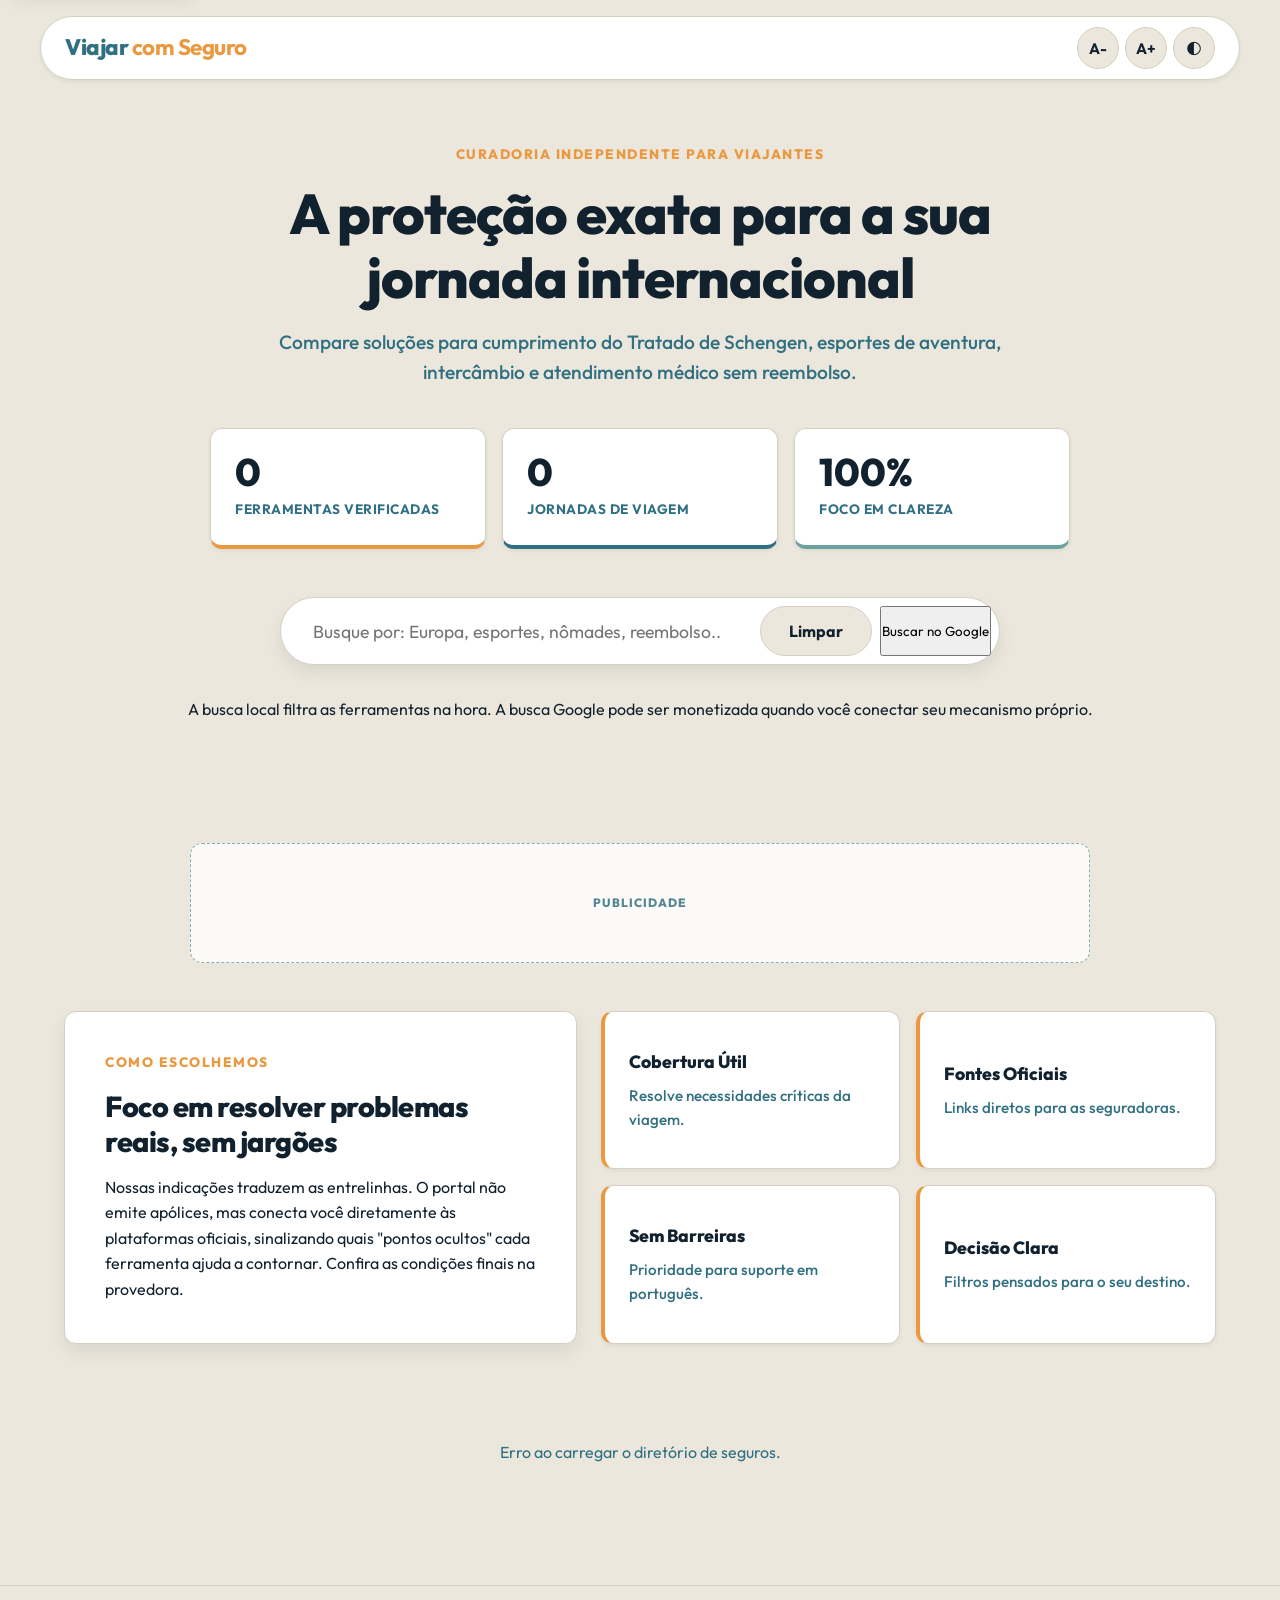
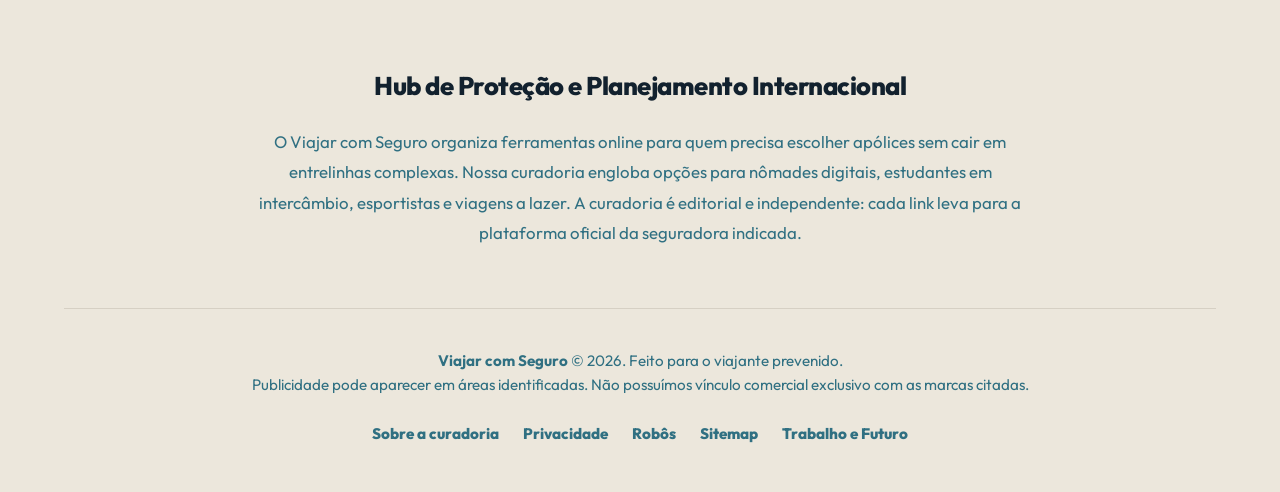
==== commit 94edf177: "Update index.html A análise do arquivo que você enviou revela que o modelo do Trabalho e Futuro poss" ====
--- a/index.html
+++ b/index.html
@@ -1,6 +1,14 @@
 <!DOCTYPE html>
 <html lang="pt-BR" data-theme="light">
 <head>
+    <!-- Google Tag Manager -->
+    <script>(function(w,d,s,l,i){w[l]=w[l]||[];w[l].push({'gtm.start':
+    new Date().getTime(),event:'gtm.js'});var f=d.getElementsByTagName(s)[0],
+    j=d.createElement(s),dl=l!='dataLayer'?'&l='+l:'';j.async=true;j.src=
+    'https://www.googletagmanager.com/gtm.js?id='+i+dl;f.parentNode.insertBefore(j,f);
+    })(window,document,'script','dataLayer','GTM-XXXXXXX');</script>
+    <!-- End Google Tag Manager -->
+    
     <meta charset="UTF-8">
     <meta name="viewport" content="width=device-width, initial-scale=1.0">
     <title>Viajar com Seguro | Curadoria de Apólices e Ferramentas</title>
@@ -9,13 +17,48 @@
     <link rel="canonical" href="https://viajarcomseguro.com/">
     <link rel="stylesheet" href="style.css">
     
+    <!-- Open Graph & Twitter Cards -->
     <meta property="og:type" content="website">
     <meta property="og:title" content="Viajar com Seguro | Proteja sua jornada">
-    <meta property="og:description" content="Filtre e acesse ferramentas úteis para contratar seguros sem barreiras ocultas.">
+    <meta property="og:description" content="Filtre e acesse ferramentas úteis para contratar seguros sem barreiras ocultas ou jargões inacessíveis.">
+    <meta property="og:image" content="https://viajarcomseguro.com/capa.jpeg">
     <meta property="og:url" content="https://viajarcomseguro.com/">
     <meta property="og:locale" content="pt_BR">
+    <meta name="twitter:card" content="summary_large_image">
+
+    <!-- PWA & Mobile -->
+    <link rel="manifest" href="manifest.json">
+    <meta name="theme-color" content="#ECE7DC">
+    <link rel="apple-touch-icon" href="icone-192.png">
+    
+    <!-- JSON-LD (SEO Estruturado) -->
+    <script type="application/ld+json">
+    {
+      "@context": "https://schema.org",
+      "@type": "WebSite",
+      "name": "Viajar com Seguro",
+      "url": "https://viajarcomseguro.com/",
+      "description": "Curadoria independente de seguros viagem e assistência internacional.",
+      "inLanguage": "pt-BR",
+      "publisher": {
+        "@type": "Organization",
+        "name": "Viajar com Seguro",
+        "url": "https://viajarcomseguro.com/"
+      },
+      "potentialAction": {
+        "@type": "SearchAction",
+        "target": "https://viajarcomseguro.com/?q={search_term_string}",
+        "query-input": "required name=search_term_string"
+      }
+    }
+    </script>
 </head>
 <body>
+    <!-- Google Tag Manager (noscript) -->
+    <noscript><iframe src="https://www.googletagmanager.com/ns.html?id=GTM-XXXXXXX"
+    height="0" width="0" style="display:none;visibility:hidden"></iframe></noscript>
+    <!-- End Google Tag Manager (noscript) -->
+
     <a class="skip-link" href="#lista-ferramentas">Ir para ferramentas</a>
 
     <header class="cabecalho-site">
@@ -31,6 +74,7 @@
     </header>
 
     <main class="container" id="conteudo-principal">
+        
         <section class="hero">
             <p class="hero-kicker">Curadoria independente para viajantes</p>
             <h1 class="hero-title">A proteção exata para a sua jornada internacional</h1>
@@ -43,16 +87,30 @@
             </div>
             
             <div class="busca-container" role="search">
-                <label class="sr-only" for="campo-busca">Pesquisar seguros e coberturas</label>
+                <label class="sr-only" for="campo-busca">Pesquisar no portal</label>
                 <div class="busca-form">
                     <input id="campo-busca" type="search" placeholder="Busque por: Europa, esportes, nômades, reembolso..." autocomplete="off">
                     <div class="busca-acoes">
                         <button type="button" id="btn-limpar-busca" class="btn-busca secundario">Limpar</button>
+                        <button type="button" id="btn-google-busca" class="btn-busca google">Buscar no Google</button>
                     </div>
                 </div>
+                <p id="google-search-status" class="google-search-status">A busca local filtra as ferramentas na hora. A busca Google pode ser monetizada quando você conectar seu mecanismo próprio.</p>
             </div>
             
             <nav id="bento-menu" class="bento-grid-container" aria-label="Navegação rápida por categorias"></nav>
+        </section>
+
+        <!-- Painel de Busca Google Integrada -->
+        <section id="google-search-panel" class="google-search-panel hidden" aria-labelledby="google-search-title">
+            <div class="google-search-header">
+                <div>
+                    <p class="section-kicker">Busca Google do portal</p>
+                    <h2 id="google-search-title">Resultados complementares</h2>
+                </div>
+                <button type="button" id="btn-fechar-google" class="btn-busca secundario">Fechar</button>
+            </div>
+            <div id="google-resultados"></div>
         </section>
 
         <div class="espaco-respiro"></div>
@@ -65,13 +123,13 @@
             <div>
                 <p class="section-kicker">Como escolhemos</p>
                 <h2 id="titulo-curadoria">Foco em resolver problemas reais, sem jargões</h2>
-                <p>Nossas indicações traduzem as entrelinhas. O portal não emite apólices, mas conecta você diretamente às plataformas oficiais, sinalizando quais "pontos ocultos" cada ferramenta ajuda a contornar.</p>
+                <p>Nossas indicações traduzem as entrelinhas. O portal não emite apólices, mas conecta você diretamente às plataformas oficiais, sinalizando quais "pontos ocultos" cada ferramenta ajuda a contornar. Confira as condições finais na provedora.</p>
             </div>
             <ul class="criterios-lista" aria-label="Critérios de seleção">
-                <li class="criterio-card criterio-utilidade"><strong>Cobertura Útil</strong><span>Resolve necessidades críticas.</span></li>
-                <li class="criterio-card criterio-acesso"><strong>Fontes Oficiais</strong><span>Links diretos para seguradoras.</span></li>
-                <li class="criterio-card criterio-seguranca"><strong>Sem Barreiras</strong><span>Prioridade para telemedicina em português.</span></li>
-                <li class="criterio-card criterio-decisao"><strong>Decisão Clara</strong><span>Filtros pensados para o momento da viagem.</span></li>
+                <li class="criterio-card criterio-utilidade"><strong>Cobertura Útil</strong><span>Resolve necessidades críticas da viagem.</span></li>
+                <li class="criterio-card criterio-acesso"><strong>Fontes Oficiais</strong><span>Links diretos para as seguradoras.</span></li>
+                <li class="criterio-card criterio-seguranca"><strong>Sem Barreiras</strong><span>Prioridade para suporte em português.</span></li>
+                <li class="criterio-card criterio-decisao"><strong>Decisão Clara</strong><span>Filtros pensados para o seu destino.</span></li>
             </ul>
         </section>
 
@@ -79,7 +137,8 @@
         <div id="lista-ferramentas"></div>
     </main>
 
-<div id="modal-overlay" class="modal-overlay hidden" onclick="fecharAoClicarFora(event)" aria-hidden="true">
+    <!-- Modal Padrão UX 2026 -->
+    <div id="modal-overlay" class="modal-overlay hidden" onclick="fecharAoClicarFora(event)" aria-hidden="true">
         <div id="modal-ferramenta" class="modal-content" role="dialog" aria-modal="true" aria-labelledby="artigo-titulo">
             <button type="button" class="btn-fechar" onclick="fecharTodosModais()" aria-label="Fechar janela">✕</button>
             
@@ -92,7 +151,7 @@
             </div>
 
             <div class="dor-box">
-                <strong>Resolve o problema:</strong>
+                <strong>Análise Estratégica:</strong>
                 <p id="artigo-dor"></p>
             </div>
 
@@ -100,11 +159,11 @@
                 <p id="artigo-descricao"></p>
                 <dl class="detalhes-editoriais">
                     <div>
-                        <dt>Ideal Para</dt>
+                        <dt>Ideal para</dt>
                         <dd id="artigo-melhor-para"></dd>
                     </div>
                     <div>
-                        <dt>Ponto de Atenção</dt>
+                        <dt>Atenção antes de usar</dt>
                         <dd id="artigo-cuidado"></dd>
                     </div>
                 </dl>
@@ -130,21 +189,23 @@
         <div class="container">
             <article class="sobre-portal-rodape">
                 <h2>Hub de Proteção e Planejamento Internacional</h2>
-                <p>O Viajar com Seguro organiza e simplifica o acesso a apólices e ferramentas de viagem. Nosso objetivo é garantir que você encontre coberturas adequadas sem cair em entrelinhas. A curadoria é editorial e focada em resolver pontos ocultos nas contratações de seguros.</p>
+                <p>O Viajar com Seguro organiza ferramentas online para quem precisa escolher apólices sem cair em entrelinhas complexas. Nossa curadoria engloba opções para nômades digitais, estudantes em intercâmbio, esportistas e viagens a lazer. A curadoria é editorial e independente: cada link leva para a plataforma oficial da seguradora indicada.</p>
             </article>
 
             <div class="rodape-main">
-                <p><strong>Viajar com Seguro</strong> &copy; 2026. Planejamento com precisão.</p>
-                <p>A responsabilidade pelas apólices é exclusiva das seguradoras. Este portal atua como facilitador de informação.</p>
+                <p><strong>Viajar com Seguro</strong> &copy; 2026. Feito para o viajante prevenido.</p>
+                <p>Publicidade pode aparecer em áreas identificadas. Não possuímos vínculo comercial exclusivo com as marcas citadas.</p>
                 <nav class="links-rodape" aria-label="Links institucionais">
                     <a href="sobre.html">Sobre a curadoria</a>
                     <a href="privacidade.html">Privacidade</a>
-                    <a href="https://trabalhoefuturo.com/" target="_blank">Trabalho e Futuro</a>
+                    <a href="robots.txt">Robôs</a>
+                    <a href="sitemap.xml">Sitemap</a>
+                    <a href="https://trabalhoefuturo.com/" target="_blank" rel="noopener noreferrer">Trabalho e Futuro</a>
                 </nav>
             </div>
         </div>
     </footer>
 
-    <script src="script.js"></script>
+    <script src="script.js?v=1.0"></script>
 </body>
 </html>
--- a/style.css
+++ b/style.css
@@ -1,201 +1,212 @@
 /* =========================================
    UX 2026: DESIGN SYSTEM (VIAJAR COM SEGURO)
+   PALETA: Travel Agency (Areia, Oceano e Âmbar)
    ========================================= */
 
+@import url('https://fonts.googleapis.com/css2?family=Outfit:wght@400;500;600;700;800&display=swap');
+
 :root {
-  --bg-base: #FCFBF9; /* Off-White */
-  --text-main: #1A0B2E; /* Deep Purple Escuro (Texto) */
-  --text-muted: #6B5E8B; /* Deep Purple Suave */
+  /* Fundo e Texto - Tema Viagem / Areia */
+  --bg-base: #ECE7DC; 
   --card-bg: #FFFFFF;
-  --accent-primary: #FFB703; /* Amber (CTAs principais) */
-  --accent-secondary: #3D1B70; /* Deep Purple (Headers e Confiança) */
-  --accent-focus: #04E762; /* Neon Green (Tags, Focus e Sucesso) */
-  --accent-soft: #F4F0FA; /* Fundo suave roxo para blocos de dor */
-  --border-light: #E2D9F3;
-  
-  --whatsapp: #25D366; --linkedin: #0077b5; --twitter-x: #0f1419; 
-  --telegram: #0088cc; --bluesky: #1185fe; --threads: #000000;
-  
-  --shadow-sm: 0 1px 3px rgba(61, 27, 112, 0.08);
-  --shadow-md: 0 4px 12px rgba(61, 27, 112, 0.08);
-  --shadow-hover: 0 10px 25px rgba(61, 27, 112, 0.12);
-  
-  --radius-card: 8px;
+  --text-main: #12212E; 
+  --text-muted: #307082; 
+  
+  /* Ação e Destaque */
+  --accent-primary: #EA9940; 
+  --accent-secondary: #307082; 
+  --accent-focus: #6CA3A2; 
+  --accent-soft: rgba(108, 163, 162, 0.15); 
+  --border-light: #D6D0C4; 
+  
+  /* Identidade Social */
+  --whatsapp: #25D366; --linkedin: #0077b5; --twitter-x: #12212E; 
+  --telegram: #0088cc; --bluesky: #1185fe; --threads: #12212E;
+  
+  /* Sombras e Raios (Bordas mais nítidas para credibilidade) */
+  --shadow-sm: 0 2px 4px rgba(18, 33, 46, 0.06);
+  --shadow-md: 0 8px 16px rgba(18, 33, 46, 0.08);
+  --shadow-hover: 0 12px 28px rgba(18, 33, 46, 0.12);
+  --radius-card: 12px;
   --radius-pill: 100px;
 }
 
 [data-theme="dark"] {
-  --bg-base: #110721; /* Fundo noite urbano */
-  --text-main: #F4F0FA; 
-  --text-muted: #A396C0;
-  --card-bg: #1A0B2E; 
-  --border-light: #3D1B70; 
-  --accent-secondary: #04E762; /* Neon Green ganha destaque no escuro */
-  --accent-soft: #231242;
-  --twitter-x: #ffffff; --threads: #ffffff;
-}
-
-* { box-sizing: border-box; margin: 0; padding: 0; font-family: -apple-system, BlinkMacSystemFont, "Segoe UI", Roboto, sans-serif; -webkit-font-smoothing: antialiased; letter-spacing: 0; }
+  --bg-base: #12212E; 
+  --card-bg: #1A2E3F; 
+  --text-main: #ECE7DC; 
+  --text-muted: #6CA3A2; 
+  --border-light: #307082; 
+  
+  --accent-primary: #EA9940; 
+  --accent-secondary: #6CA3A2; 
+  --accent-soft: rgba(48, 112, 130, 0.3); 
+  --twitter-x: #ECE7DC; --threads: #ECE7DC;
+}
+
+* { 
+  box-sizing: border-box; 
+  margin: 0; 
+  padding: 0; 
+  font-family: 'Outfit', system-ui, -apple-system, sans-serif; 
+  -webkit-font-smoothing: antialiased; 
+}
 
 body { background-color: var(--bg-base); color: var(--text-main); line-height: 1.6; transition: background-color 0.3s, color 0.3s; }
 .container { max-width: 1200px; margin: 0 auto; padding: 0 24px; }
 .hidden { display: none !important; opacity: 0; pointer-events: none; }
-*:focus-visible { outline: 2px solid var(--accent-focus); outline-offset: 4px; border-radius: 8px; }
-
-/* Acessibilidade - Skip Link */
-.skip-link { position: fixed; top: 12px; left: 12px; z-index: 2000; transform: translateY(-140%); background: var(--text-main); color: var(--bg-base); padding: 10px 14px; border-radius: 8px; text-decoration: none; font-weight: 700; }
+*:focus-visible { outline: 3px solid var(--accent-focus); outline-offset: 4px; border-radius: 8px; }
+
+/* --- ACESSIBILIDADE WCAG --- */
+.sr-only { position: absolute; width: 1px; height: 1px; padding: 0; margin: -1px; overflow: hidden; clip: rect(0, 0, 0, 0); }
+.skip-link { position: fixed; top: 12px; left: 12px; z-index: 2000; transform: translateY(-140%); background: var(--text-main); color: var(--bg-base); padding: 12px 16px; border-radius: 8px; text-decoration: none; font-weight: 700; box-shadow: var(--shadow-md); }
 .skip-link:focus { transform: translateY(0); }
 
 /* --- CABEÇALHO --- */
 .cabecalho-site { position: sticky; top: 16px; z-index: 100; margin: 0 24px; }
-.nav-bar { background: var(--card-bg); border: 1px solid var(--border-light); border-radius: var(--radius-pill); padding: 12px 32px; box-shadow: var(--shadow-sm); display: flex; justify-content: space-between; align-items: center; transition: 0.3s;}
-.logotipo { font-size: 1.4rem; font-weight: 800; color: var(--accent-secondary); text-decoration: none;}
-.logotipo span { color: var(--accent-primary); }
-.controles-a11y { display: flex; gap: 8px; }
-.btn-a11y { background: var(--bg-base); border: 1px solid var(--border-light); color: var(--text-main); font-weight: bold; border-radius: 50%; width: 40px; height: 40px; cursor: pointer; transition: 0.2s; display: flex; align-items: center; justify-content: center; font-size: 0.9rem; }
-.btn-a11y:hover { background: var(--accent-secondary); color: var(--card-bg); border-color: var(--accent-secondary); }
+.nav-bar { background: var(--card-bg); border: 1px solid var(--border-light); border-radius: var(--radius-pill); padding: 10px 24px; box-shadow: var(--shadow-sm); display: flex; justify-content: space-between; align-items: center; transition: 0.3s;}
+.logotipo { font-size: 1.4rem; font-weight: 800; color: var(--accent-secondary); text-decoration: none; letter-spacing: -0.5px;}
+.logotipo span { color: var(--accent-primary); font-weight: 700; }
+.controles-a11y { display: flex; gap: 6px; }
+.btn-a11y { background: var(--bg-base); border: 1px solid var(--border-light); color: var(--text-main); font-weight: 700; border-radius: 50%; width: 42px; height: 42px; cursor: pointer; transition: 0.2s; display: flex; align-items: center; justify-content: center; font-size: 0.95rem; }
+.btn-a11y:hover { background: var(--accent-secondary); color: var(--bg-base); border-color: var(--accent-secondary); }
 
 /* --- HERO SECTION --- */
-.hero { text-align: center; padding: 72px 0 32px; }
-.hero-kicker, .section-kicker { color: var(--accent-primary); font-size: 0.8rem; font-weight: 800; text-transform: uppercase; margin-bottom: 12px; letter-spacing: 1px; }
-.hero-title { font-size: 3.2rem; font-weight: 850; margin: 0 auto 16px; color: var(--text-main); line-height: 1.1; max-width: 920px; }
-.hero-subtitle { font-size: 1.15rem; color: var(--text-muted); margin: 0 auto 32px; max-width: 780px; }
-.hero-metricas { display: grid; grid-template-columns: repeat(3, minmax(180px, 1fr)); gap: 14px; margin: 0 auto 40px; max-width: 820px; }
-.metrica-card { position: relative; overflow: hidden; background: var(--card-bg); border: 1px solid var(--border-light); border-radius: 10px; padding: 20px; box-shadow: var(--shadow-md); text-align: left; }
-.metrica-card::before { content: ""; position: absolute; inset: 0 0 auto 0; height: 4px; background: var(--accent-primary); }
-.metrica-card strong { display: block; color: var(--text-main); font-size: 2.1rem; line-height: 1; margin-bottom: 8px; }
-.metrica-card small { display: block; color: var(--text-muted); font-size: 0.85rem; font-weight: 700; text-transform: uppercase; }
-.metrica-jornadas::before { background: var(--accent-secondary); }
-.metrica-cadastro::before { background: var(--accent-focus); }
+.hero { text-align: center; padding: 80px 0 40px; }
+.hero-kicker, .section-kicker { color: var(--accent-primary); font-size: 0.85rem; font-weight: 800; text-transform: uppercase; margin-bottom: 16px; letter-spacing: 1.5px; }
+.hero-title { font-size: 3.5rem; font-weight: 800; margin: 0 auto 16px; color: var(--text-main); line-height: 1.15; max-width: 900px; letter-spacing: -1px; }
+.hero-subtitle { font-size: 1.2rem; color: var(--text-muted); margin: 0 auto 40px; max-width: 750px; font-weight: 500; }
+
+.hero-metricas { display: grid; grid-template-columns: repeat(3, minmax(180px, 1fr)); gap: 16px; margin: 0 auto 48px; max-width: 860px; }
+.metrica-card { background: var(--card-bg); border: 1px solid var(--border-light); border-radius: var(--radius-card); padding: 24px; box-shadow: var(--shadow-sm); text-align: left; display: flex; flex-direction: column; justify-content: center; border-bottom: 4px solid var(--border-light); transition: border-color 0.3s;}
+.metrica-ferramentas { border-bottom-color: var(--accent-primary); }
+.metrica-jornadas { border-bottom-color: var(--accent-secondary); }
+.metrica-cadastro { border-bottom-color: var(--accent-focus); }
+.metrica-card strong { color: var(--text-main); font-size: 2.4rem; line-height: 1; margin-bottom: 8px; font-weight: 800; }
+.metrica-card small { color: var(--text-muted); font-size: 0.85rem; font-weight: 700; text-transform: uppercase; letter-spacing: 0.5px; }
 
 /* --- BUSCA E BENTO --- */
-.busca-form { display: flex; max-width: 720px; margin: 0 auto 30px; background: var(--card-bg); border-radius: 14px; padding: 8px; box-shadow: var(--shadow-md); border: 1px solid var(--border-light); transition: 0.3s; }
-.busca-form:focus-within { box-shadow: var(--shadow-hover); border-color: var(--text-main); }
-.busca-form input { flex-grow: 1; border: none; font-size: 1.1rem; outline: none; background: transparent; color: var(--text-main); padding: 0 16px;}
+.busca-form { display: flex; max-width: 720px; margin: 0 auto 32px; background: var(--card-bg); border-radius: var(--radius-pill); padding: 8px; box-shadow: var(--shadow-md); border: 1px solid var(--border-light); transition: 0.3s; }
+.busca-form:focus-within { box-shadow: var(--shadow-hover); border-color: var(--accent-secondary); }
+.busca-form input { flex-grow: 1; border: none; font-size: 1.1rem; outline: none; background: transparent; color: var(--text-main); padding: 0 24px; font-family: inherit;}
 .busca-acoes { display: flex; gap: 8px; }
-.btn-busca.secundario { background: var(--bg-base); color: var(--text-main); border: 1px solid var(--border-light); border-radius: 10px; padding: 14px 24px; font-weight: 700; cursor: pointer; transition: 0.2s; font-size: 1rem; }
+.btn-busca.secundario { background: var(--bg-base); color: var(--text-main); border: 1px solid var(--border-light); border-radius: var(--radius-pill); padding: 14px 28px; font-weight: 700; cursor: pointer; transition: 0.2s; font-size: 1rem; }
 .btn-busca.secundario:hover { background: var(--border-light); }
 
-.bento-grid-container { display: flex; flex-wrap: wrap; justify-content: center; gap: 10px; margin-top: 30px; }
-.bento-card { background: var(--card-bg); color: var(--text-main); border-radius: 10px; padding: 12px 16px; display: flex; align-items: center; gap: 10px; cursor: pointer; box-shadow: var(--shadow-sm); border: 1px solid var(--border-light); transition: 0.2s; }
-.bento-card:hover, .bento-card[aria-pressed="true"] { box-shadow: var(--shadow-hover); border-color: var(--accent-secondary); }
+.bento-grid-container { display: flex; flex-wrap: wrap; justify-content: center; gap: 12px; margin-top: 32px; }
+.bento-card { background: var(--card-bg); color: var(--text-main); border-radius: 12px; padding: 10px 16px; display: flex; align-items: center; gap: 12px; cursor: pointer; box-shadow: var(--shadow-sm); border: 1px solid var(--border-light); transition: 0.2s; }
+.bento-card:hover, .bento-card[aria-pressed="true"] { box-shadow: var(--shadow-md); border-color: var(--accent-secondary); transform: translateY(-2px); }
 .bento-card[aria-pressed="true"] { background: var(--accent-soft); }
-.bento-emoji { font-size: 1.1rem; }
+.bento-emoji { font-size: 1.2rem; }
 .bento-title { font-weight: 600; font-size: 0.95rem; }
-.bento-count { background: var(--bg-base); color: var(--text-muted); border-radius: 50%; min-width: 26px; height: 26px; display: flex; align-items: center; justify-content: center; font-size: 0.8rem; font-weight: 700; }
-
-/* --- ADSENSE & CURADORIA --- */
-.espaco-respiro { height: 44px; width: 100%; }
-.area-adsense { background: var(--card-bg); text-align: center; border-radius: var(--radius-card); display: flex; flex-direction: column; align-items: center; justify-content: center; border: 1px dashed var(--border-light); }
-.ads-vip { height: 140px; margin: 0 auto; max-width: 900px;}
-.ads-home { height: 112px; margin: 42px 0 60px; grid-column: 1 / -1; }
-.ads-modal { padding: 20px; margin-top: 24px; min-height: 100px; }
-.ads-label { font-size: 0.75rem; color: var(--text-muted); text-transform: uppercase; font-weight: 600; }
-
-.painel-curadoria { display: grid; grid-template-columns: 0.9fr 1.1fr; gap: 24px; margin-bottom: 40px; }
-.painel-curadoria > div:first-child { background: var(--card-bg); border: 1px solid var(--border-light); border-radius: 10px; box-shadow: var(--shadow-md); padding: 30px; }
-.painel-curadoria h2 { font-size: 1.6rem; color: var(--text-main); line-height: 1.2; margin-bottom: 12px; }
+.bento-count { background: var(--bg-base); color: var(--text-muted); border-radius: 50%; min-width: 28px; height: 28px; display: flex; align-items: center; justify-content: center; font-size: 0.85rem; font-weight: 800; }
+
+/* --- ADSENSE E COMO ESCOLHEMOS --- */
+.espaco-respiro { height: 48px; width: 100%; }
+.area-adsense { background: var(--card-bg); text-align: center; border-radius: var(--radius-card); display: flex; align-items: center; justify-content: center; border: 1px dashed var(--accent-focus); opacity: 0.8; }
+.ads-vip { height: 120px; margin: 0 auto; max-width: 900px;}
+.ads-home { height: 100px; margin: 48px 0; grid-column: 1 / -1; }
+.ads-modal { padding: 20px; margin-top: 24px; min-height: 100px; border-radius: 12px; }
+.ads-label { font-size: 0.75rem; color: var(--text-muted); text-transform: uppercase; font-weight: 800; letter-spacing: 1px; }
+
+.painel-curadoria { display: grid; grid-template-columns: 1fr 1.2fr; gap: 24px; margin-bottom: 56px; }
+.painel-curadoria > div:first-child { background: var(--card-bg); border: 1px solid var(--border-light); border-radius: var(--radius-card); box-shadow: var(--shadow-md); padding: 40px; }
+.painel-curadoria h2 { font-size: 1.8rem; color: var(--text-main); line-height: 1.2; margin-bottom: 16px; font-weight: 800; letter-spacing: -0.5px;}
 .criterios-lista { list-style: none; display: grid; grid-template-columns: repeat(2, 1fr); gap: 16px; }
-.criterio-card { position: relative; overflow: hidden; background: var(--card-bg); border: 1px solid var(--border-light); border-radius: 10px; padding: 20px; box-shadow: var(--shadow-md); }
-.criterio-card::before { content: ""; position: absolute; inset: 0 0 auto 0; height: 4px; background: var(--accent-primary); }
-.criterio-card strong { display: block; font-size: 1.05rem; color: var(--text-main); margin-bottom: 8px; }
-.criterio-card span { font-size: 0.95rem; color: var(--text-muted); }
-.criterio-acesso::before { background: var(--accent-secondary); }
-.criterio-seguranca::before { background: var(--accent-focus); }
-
-/* --- CARDS --- */
-.status-resultados { color: var(--text-muted); font-weight: 700; margin-bottom: 24px; text-align: center; }
-.sessao-categoria { margin-bottom: 64px; scroll-margin-top: 100px; }
-.sessao-titulo { font-size: 1.6rem; font-weight: 800; color: var(--text-main); margin-bottom: 24px; display: flex; align-items: center; gap: 12px; border-bottom: 2px solid var(--border-light); padding-bottom: 10px;}
+.criterio-card { background: var(--card-bg); border: 1px solid var(--border-light); border-radius: var(--radius-card); padding: 24px; box-shadow: var(--shadow-sm); display: flex; flex-direction: column; justify-content: center; border-left: 4px solid var(--accent-primary); }
+.criterio-card strong { display: block; font-size: 1.1rem; color: var(--text-main); margin-bottom: 8px; font-weight: 800; }
+.criterio-card span { font-size: 0.95rem; color: var(--text-muted); font-weight: 500; }
+
+/* --- CARDS E GRID PRINCIPAL --- */
+.status-resultados { color: var(--text-muted); font-weight: 700; margin-bottom: 32px; text-align: center; }
+.sessao-categoria { margin-bottom: 72px; scroll-margin-top: 120px; }
+.sessao-titulo { font-size: 1.8rem; font-weight: 800; color: var(--text-main); margin-bottom: 24px; display: flex; align-items: center; gap: 16px; border-bottom: 2px solid var(--border-light); padding-bottom: 12px; letter-spacing: -0.5px;}
 .grid-cards { display: grid; grid-template-columns: repeat(auto-fill, minmax(320px, 1fr)); gap: 24px; }
-.card { background: var(--card-bg); border-radius: var(--radius-card); padding: 24px; display: flex; flex-direction: column; justify-content: space-between; box-shadow: var(--shadow-sm); border: 1px solid var(--border-light); transition: transform 0.2s, box-shadow 0.2s; }
+
+.card { background: var(--card-bg); border-radius: var(--radius-card); padding: 32px 24px; display: flex; flex-direction: column; justify-content: space-between; box-shadow: var(--shadow-sm); border: 1px solid var(--border-light); transition: transform 0.2s, box-shadow 0.2s; }
 .card:hover { transform: translateY(-4px); box-shadow: var(--shadow-hover); border-color: var(--accent-secondary); }
-.card-topo { display: flex; justify-content: space-between; align-items: center; margin-bottom: 16px; }
-.card-emoji { font-size: 1.8rem; }
-.card-tag { color: var(--text-main); background: var(--accent-focus); padding: 4px 8px; border-radius: 4px; font-size: 0.75rem; font-weight: 800; text-transform: uppercase; }
-[data-theme="dark"] .card-tag { color: #000; }
-.card h3 { font-size: 1.25rem; font-weight: 800; color: var(--text-main); margin-bottom: 8px; }
-.card-desc { font-size: 1rem; font-weight: 700; margin-bottom: 12px; }
-.card-editorial { font-size: 0.95rem; color: var(--text-muted); flex-grow: 1; margin-bottom: 24px; }
-.card-footer { display: grid; grid-template-columns: 1fr auto; align-items: center; gap: 14px; border-top: 1px solid var(--border-light); padding-top: 16px;}
-.btn-card-abrir { background: var(--bg-base); color: var(--text-main); border: 1px solid var(--border-light); padding: 12px; border-radius: 8px; font-weight: 700; cursor: pointer; transition: 0.2s; }
+.card-topo { display: flex; justify-content: space-between; align-items: center; margin-bottom: 20px; }
+.card-emoji { font-size: 2rem; background: var(--bg-base); padding: 12px; border-radius: 12px; }
+.card-tag { color: var(--accent-secondary); font-size: 0.75rem; font-weight: 800; text-transform: uppercase; background: var(--accent-soft); padding: 4px 10px; border-radius: 6px; }
+.card h3 { font-size: 1.3rem; font-weight: 800; color: var(--text-main); margin-bottom: 8px; line-height: 1.3; }
+.card-desc { font-size: 1.05rem; font-weight: 600; margin-bottom: 12px; color: var(--text-main); }
+.card-editorial { font-size: 1rem; color: var(--text-muted); flex-grow: 1; margin-bottom: 24px; }
+
+.card-footer { display: grid; grid-template-columns: 1fr auto; align-items: center; gap: 16px; border-top: 1px solid var(--border-light); padding-top: 20px;}
+.btn-card-abrir { background: var(--bg-base); color: var(--text-main); border: 1px solid var(--border-light); padding: 14px; border-radius: var(--radius-card); font-weight: 700; cursor: pointer; transition: 0.2s; font-size: 0.95rem; }
 .btn-card-abrir:hover { background: var(--text-main); color: var(--bg-base); border-color: var(--text-main); }
-.link-card-oficial { color: var(--text-muted); font-weight: 800; font-size: 0.9rem; text-decoration: none; border-bottom: 1px solid currentColor; }
+.link-card-oficial { color: var(--accent-primary); font-weight: 800; font-size: 0.95rem; text-decoration: none; display: flex; align-items: center; gap: 4px; transition: 0.2s;}
 .link-card-oficial:hover { color: var(--accent-secondary); }
 
-/* --- MODAIS DE DIVULGAÇÃO (SISTEMA TRABALHO E FUTURO) --- */
+/* --- MODAL COM DESIGN ELEVADO --- */
 body.modal-open { overflow: hidden; }
-.modal-overlay { position: fixed; top: 0; left: 0; right: 0; bottom: 0; background: rgba(26, 11, 46, 0.7); backdrop-filter: blur(8px); z-index: 1000; display: flex; justify-content: center; align-items: center; padding: 20px; }
-.modal-content { background: var(--card-bg); width: 100%; max-width: 620px; max-height: 90vh; overflow-y: auto; border-radius: var(--radius-card); padding: 40px; box-shadow: 0 25px 50px rgba(0,0,0,0.3); position: relative; border: 1px solid var(--border-light); }
-
-.btn-fechar { position: absolute; top: 20px; right: 20px; background: var(--bg-base); border: 1px solid var(--border-light); color: var(--text-main); width: 40px; height: 40px; border-radius: 8px; font-size: 1.2rem; cursor: pointer; transition: 0.2s; display: flex; align-items: center; justify-content: center; }
-.btn-fechar:hover { background: #ef4444; color: white; border-color: #ef4444;}
-
-.modal-header-compacto { display: flex; align-items: center; gap: 16px; margin-bottom: 32px; }
-.emoji-medio { font-size: 2.2rem; background: var(--bg-base); padding: 14px; border-radius: 8px; border: 1px solid var(--border-light); }
-.modal-header-compacto h2 { font-size: 1.5rem; color: var(--text-main); margin-bottom: 8px; line-height: 1.1; }
-.tag-categoria { background: var(--bg-base); color: var(--text-muted); border: 1px solid var(--border-light); padding: 6px 14px; border-radius: 8px; font-size: 0.8rem; font-weight: 700; display: inline-block; }
-
-.dor-box { background: var(--accent-soft); padding: 20px; border-radius: 8px; margin-bottom: 24px; border: 1px solid var(--border-light); border-left: 4px solid var(--accent-secondary);}
-.dor-box strong { color: var(--accent-secondary); display: block; margin-bottom: 8px; font-size: 0.95rem; text-transform: uppercase; }
-#artigo-dor { font-size: 1.05rem; color: var(--text-main); font-weight: 500;}
-#artigo-descricao { font-size: 1.1rem; color: var(--text-muted); line-height: 1.7; margin-bottom: 24px; }
-
-.detalhes-editoriais { display: grid; gap: 12px; margin-bottom: 34px; }
-.detalhes-editoriais div { border: 1px solid var(--border-light); border-radius: 8px; padding: 14px; background: var(--bg-base); }
-.detalhes-editoriais dt { color: var(--text-main); font-weight: 800; font-size: 0.86rem; text-transform: uppercase; margin-bottom: 6px; }
-.detalhes-editoriais dd { color: var(--text-muted); }
-
-/* Ações no Modal (Sistema Similar) */
-.acoes-ferramenta { display: flex; flex-direction: column; gap: 16px; }
-.btn-primario { display: block; text-align: center; background: var(--text-main); color: var(--bg-base); text-decoration: none; padding: 18px; border-radius: 8px; font-size: 1.1rem; font-weight: 700; transition: 0.3s; border: 1px solid transparent; }
-.btn-primario:hover { background: var(--accent-primary); color: #000; border-color: var(--accent-primary); transform: translateY(-2px); box-shadow: 0 8px 20px rgba(255, 183, 3, 0.3); }
-
-.btn-reportar-link { display: block; text-align: center; color: var(--text-muted); background: transparent; border: none; font-size: 0.85rem; text-decoration: underline; margin-bottom: 16px; transition: color 0.2s; cursor: pointer; }
-.btn-reportar-link:hover { color: #ef4444; }
-
-.share-buttons { text-align: center; border-top: 1px solid var(--border-light); padding-top: 32px; }
-.share-title { font-size: 0.9rem; color: var(--text-muted); margin-bottom: 16px; font-weight: 600; text-transform: uppercase;}
-.share-icons { display: flex; gap: 8px; justify-content: center; flex-wrap: wrap; }
-.btn-share { padding: 12px 18px; border-radius: 8px; border: none; font-weight: 700; cursor: pointer; color: white; font-size: 0.9rem; transition: transform 0.2s; }
+.modal-overlay { position: fixed; inset: 0; background: rgba(18, 33, 46, 0.8); backdrop-filter: blur(6px); z-index: 1000; display: flex; justify-content: center; align-items: center; padding: 24px; }
+.modal-content { background: var(--card-bg); width: 100%; max-width: 680px; max-height: 90vh; overflow-y: auto; border-radius: 20px; padding: 48px; box-shadow: 0 25px 50px rgba(0,0,0,0.3); position: relative; border: 1px solid var(--border-light); }
+.btn-fechar { position: absolute; top: 24px; right: 24px; background: var(--bg-base); border: 1px solid var(--border-light); color: var(--text-main); width: 44px; height: 44px; border-radius: 12px; font-size: 1.2rem; cursor: pointer; transition: 0.2s; display: flex; align-items: center; justify-content: center; }
+.btn-fechar:hover { background: var(--accent-primary); color: var(--bg-base); border-color: var(--accent-primary); }
+
+.modal-header-compacto { display: flex; align-items: center; gap: 20px; margin-bottom: 32px; }
+.emoji-medio { font-size: 3rem; background: var(--bg-base); padding: 20px; border-radius: 16px; border: 1px solid var(--border-light); }
+.modal-header-compacto h2 { font-size: 2rem; color: var(--text-main); line-height: 1.1; margin-bottom: 8px; font-weight: 800; letter-spacing: -0.5px;}
+.tag-categoria { background: var(--bg-base); color: var(--text-muted); padding: 8px 16px; border-radius: 8px; font-size: 0.85rem; font-weight: 700; border: 1px solid var(--border-light); display: inline-block; }
+
+.dor-box { background: var(--accent-soft); padding: 24px; border-radius: 16px; margin-bottom: 32px; border-left: 6px solid var(--accent-secondary); }
+.dor-box strong { color: var(--accent-secondary); display: block; margin-bottom: 8px; font-size: 0.95rem; text-transform: uppercase; font-weight: 800; letter-spacing: 0.5px;}
+#artigo-dor { font-size: 1.15rem; font-weight: 700; color: var(--text-main); line-height: 1.5; }
+#artigo-descricao { font-size: 1.1rem; color: var(--text-muted); line-height: 1.7; margin-bottom: 32px; }
+
+.detalhes-editoriais { display: grid; gap: 16px; margin-bottom: 40px; }
+.detalhes-editoriais div { border: 1px solid var(--border-light); border-radius: 12px; padding: 20px; background: var(--bg-base); }
+.detalhes-editoriais dt { color: var(--accent-secondary); font-weight: 800; font-size: 0.85rem; text-transform: uppercase; margin-bottom: 8px; letter-spacing: 0.5px;}
+.detalhes-editoriais dd { color: var(--text-main); font-weight: 500; font-size: 1rem; }
+
+.btn-primario { display: block; text-align: center; background: var(--accent-primary); color: #12212E; text-decoration: none; padding: 20px; border-radius: 16px; font-size: 1.15rem; font-weight: 800; transition: 0.2s; box-shadow: 0 4px 12px rgba(234, 153, 64, 0.2); }
+.btn-primario:hover { filter: brightness(1.1); transform: translateY(-2px); box-shadow: 0 8px 24px rgba(234, 153, 64, 0.3); }
+
+/* --- BOTÕES DE COMPARTILHAMENTO --- */
+.share-buttons { text-align: center; border-top: 1px solid var(--border-light); padding-top: 32px; margin-top: 32px; }
+.share-title { font-size: 0.9rem; color: var(--text-muted); margin-bottom: 20px; font-weight: 700; text-transform: uppercase; letter-spacing: 1px;}
+.share-icons { display: flex; gap: 12px; justify-content: center; flex-wrap: wrap; }
+.btn-share { padding: 14px 20px; border-radius: 12px; border: none; font-weight: 700; cursor: pointer; color: white; font-size: 0.95rem; transition: transform 0.2s; box-shadow: var(--shadow-sm); }
 .btn-share:hover { transform: translateY(-2px); filter: brightness(1.1); }
-.btn-share.native { background: var(--accent-secondary); width: 100%; font-size: 1rem; padding: 16px;}
+.btn-share.native { background: var(--text-main); color: var(--bg-base); width: 100%; font-size: 1.05rem; padding: 18px; }
 .btn-share.whatsapp { background: var(--whatsapp); }
 .btn-share.linkedin { background: var(--linkedin); }
-.btn-share.x { background: var(--twitter-x); }
-.btn-share.telegram { background: var(--telegram); }
-.btn-share.bluesky { background: var(--bluesky); }
-.btn-share.threads { background: var(--threads); }
+.btn-share.x { background: var(--twitter-x); color: var(--bg-base); }
 
 /* --- RODAPÉ --- */
-.rodape-site { background: var(--card-bg); border-top: 1px solid var(--border-light); padding: 80px 0 40px; margin-top: 80px; }
+.rodape-site { background: var(--bg-base); border-top: 1px solid var(--border-light); padding: 80px 0 40px; margin-top: 80px; }
 .sobre-portal-rodape { max-width: 800px; margin: 0 auto 60px; text-align: center; }
-.sobre-portal-rodape h2 { font-size: 1.5rem; margin-bottom: 20px; color: var(--text-main); }
-.sobre-portal-rodape p { color: var(--text-muted); line-height: 1.8; }
-.rodape-main { text-align: center; border-top: 1px solid var(--border-light); padding-top: 32px; color: var(--text-muted); font-size: 0.9rem;}
-.links-rodape { display: flex; justify-content: center; gap: 20px; margin-top: 20px; }
-.links-rodape a { color: var(--text-muted); font-weight: 700; text-decoration: none; border-bottom: 1px solid currentColor; transition: 0.2s; }
-.links-rodape a:hover { color: var(--accent-secondary); }
-
-/* --- INSTITUCIONAL --- */
+.sobre-portal-rodape h2 { font-size: 1.6rem; margin-bottom: 20px; color: var(--text-main); font-weight: 800; letter-spacing: -0.5px;}
+.sobre-portal-rodape p { color: var(--text-muted); line-height: 1.8; font-size: 1.05rem; }
+.rodape-main { text-align: center; border-top: 1px solid var(--border-light); padding-top: 40px; color: var(--text-muted); font-size: 0.95rem;}
+.links-rodape { display: flex; justify-content: center; gap: 24px; margin-top: 24px; }
+.links-rodape a { color: var(--text-muted); font-weight: 800; text-decoration: none; border-bottom: 2px solid transparent; transition: 0.2s; padding-bottom: 4px; }
+.links-rodape a:hover { color: var(--accent-secondary); border-bottom-color: var(--accent-secondary); }
+
+/* --- PÁGINAS INSTITUCIONAIS --- */
 .pagina-institucional { max-width: 820px; padding-top: 60px; padding-bottom: 80px; min-height: 65vh; }
-.pagina-institucional h1 { font-size: 2.4rem; line-height: 1.15; margin: 24px 0 20px; color: var(--text-main); font-weight: 850; letter-spacing: -0.5px; }
-.pagina-institucional h2 { font-size: 1.4rem; margin: 40px 0 16px; color: var(--accent-secondary); font-weight: 800; border-bottom: 1px solid var(--border-light); padding-bottom: 8px; }
-.pagina-institucional p { color: var(--text-muted); font-size: 1.05rem; margin-bottom: 18px; line-height: 1.7; font-weight: 500; }
-.link-voltar { color: var(--text-main); font-weight: 800; font-size: 0.95rem; text-decoration: none; display: inline-flex; align-items: center; margin-bottom: 16px; transition: transform 0.2s, color 0.2s; background: var(--card-bg); padding: 8px 16px; border: 1px solid var(--border-light); border-radius: 8px; box-shadow: var(--shadow-sm); }
-.link-voltar:hover { color: var(--accent-secondary); transform: translateX(-4px); box-shadow: var(--shadow-md); border-color: var(--accent-secondary); }
-
+.pagina-institucional h1 { font-size: 2.6rem; line-height: 1.15; margin: 24px 0 20px; color: var(--text-main); font-weight: 800; letter-spacing: -1px; }
+.pagina-institucional h2 { font-size: 1.5rem; margin: 48px 0 20px; color: var(--accent-secondary); font-weight: 700; border-bottom: 2px solid var(--border-light); padding-bottom: 12px; }
+.pagina-institucional p { color: var(--text-muted); font-size: 1.1rem; margin-bottom: 20px; line-height: 1.7; font-weight: 500; }
+.link-voltar { color: var(--text-main); font-weight: 800; font-size: 0.95rem; text-decoration: none; display: inline-flex; align-items: center; margin-bottom: 16px; transition: transform 0.2s, border-color 0.2s; background: var(--bg-base); padding: 10px 20px; border: 1px solid var(--border-light); border-radius: 12px; box-shadow: var(--shadow-sm); }
+.link-voltar:hover { border-color: var(--accent-secondary); transform: translateX(-4px); box-shadow: var(--shadow-md); }
+
+/* --- RESPONSIVIDADE --- */
 @media (max-width: 768px) {
     .cabecalho-site { top: 0; margin: 0; }
-    .nav-bar { border-radius: 0 0 20px 20px; flex-direction: column; gap: 16px; padding: 16px; }
-    .hero { padding: 40px 0; }
-    .hero-title { font-size: 2.2rem; }
+    .nav-bar { border-radius: 0 0 24px 24px; flex-direction: column; gap: 16px; padding: 20px; }
+    .hero { padding: 48px 0 32px; }
+    .hero-title { font-size: 2.4rem; }
     .painel-curadoria { grid-template-columns: 1fr; }
-    .busca-form { flex-direction: column; padding: 12px; gap: 12px; }
+    .criterios-lista { grid-template-columns: 1fr; }
+    .busca-form { flex-direction: column; padding: 12px; gap: 12px; border-radius: 20px; }
+    .busca-form input { min-height: 54px; }
+    .btn-busca.secundario { border-radius: 16px; }
     .card-footer { grid-template-columns: 1fr; }
     .link-card-oficial { justify-self: start; }
-    .modal-content { padding: 32px 24px; border-radius: 8px; }
+    .modal-content { padding: 32px 24px; border-radius: 20px; }
     .modal-header-compacto { flex-direction: column; text-align: center; }
-    .share-icons { gap: 8px; }
-    .btn-share { padding: 12px; font-size: 0.85rem; flex-grow: 1;}
-}
+    .share-icons { gap: 12px; }
+    .btn-share { flex-grow: 1; padding: 16px; font-size: 0.9rem;}
+}
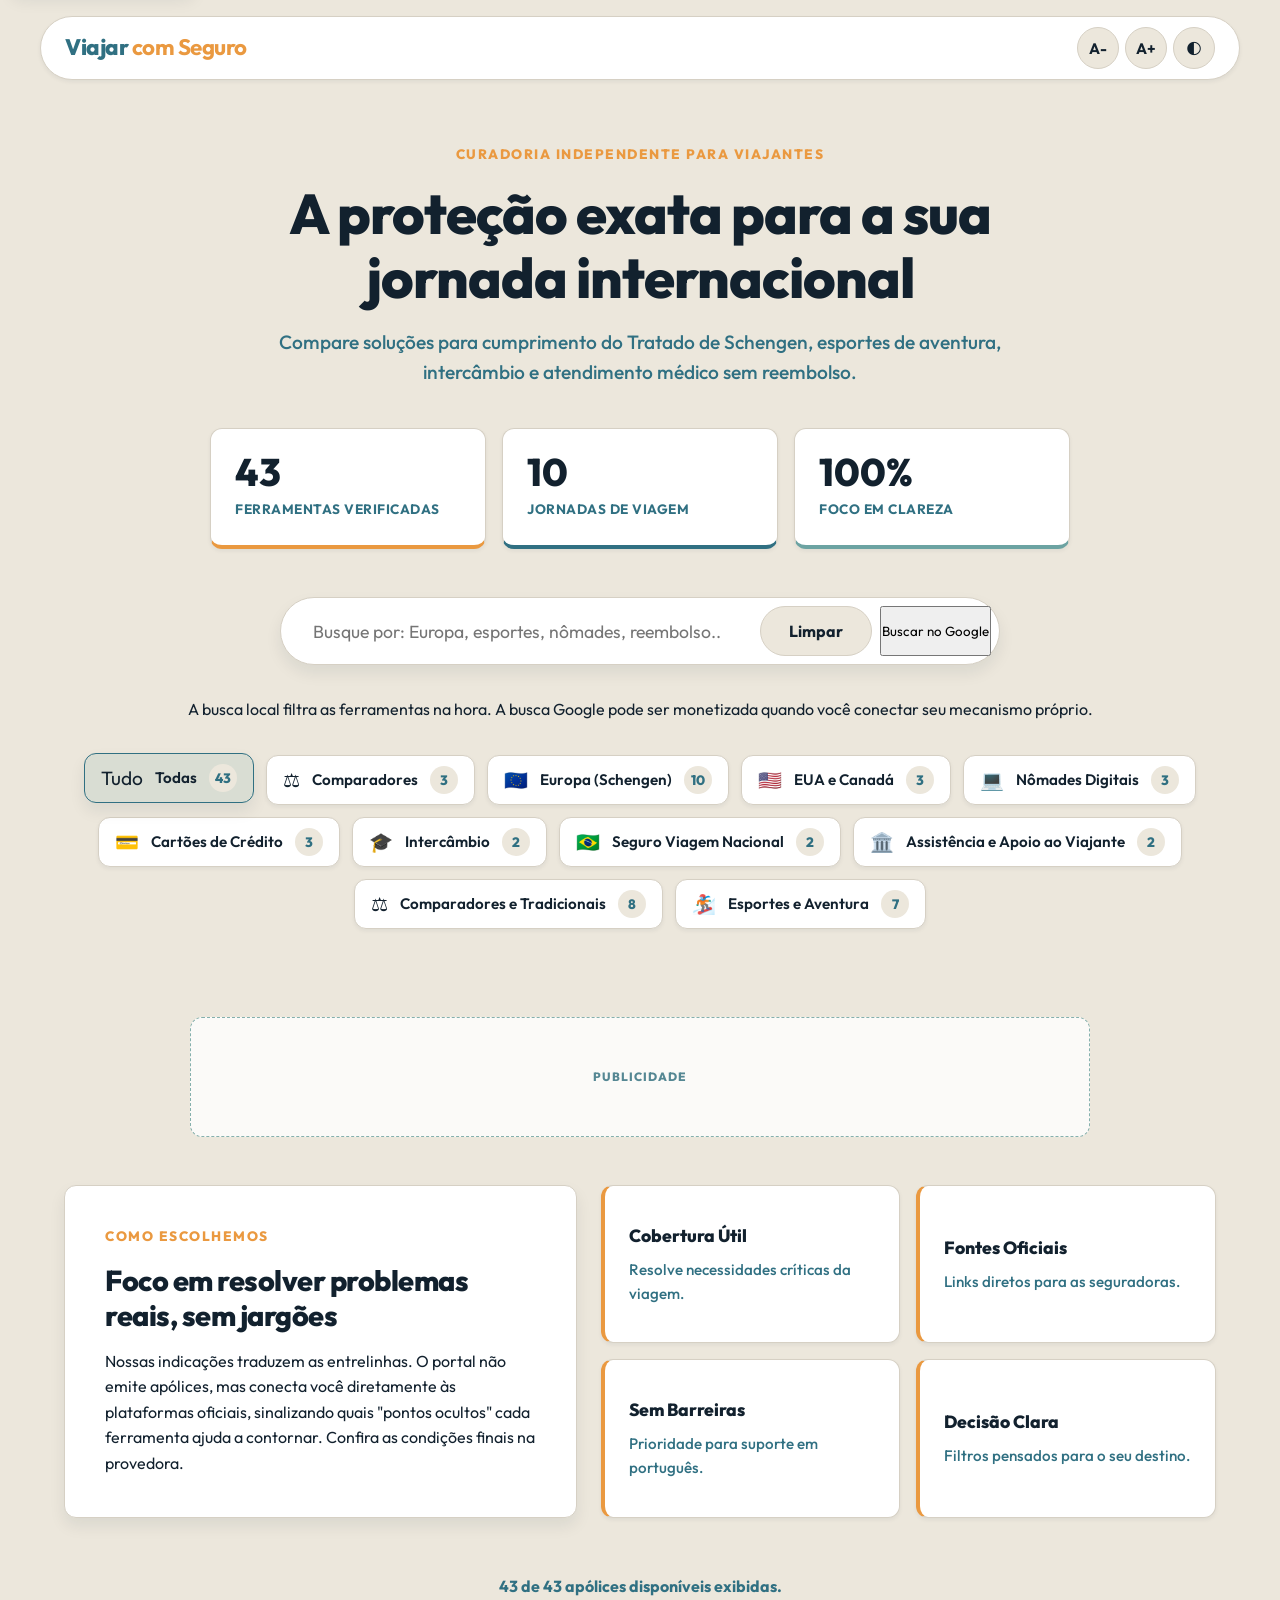
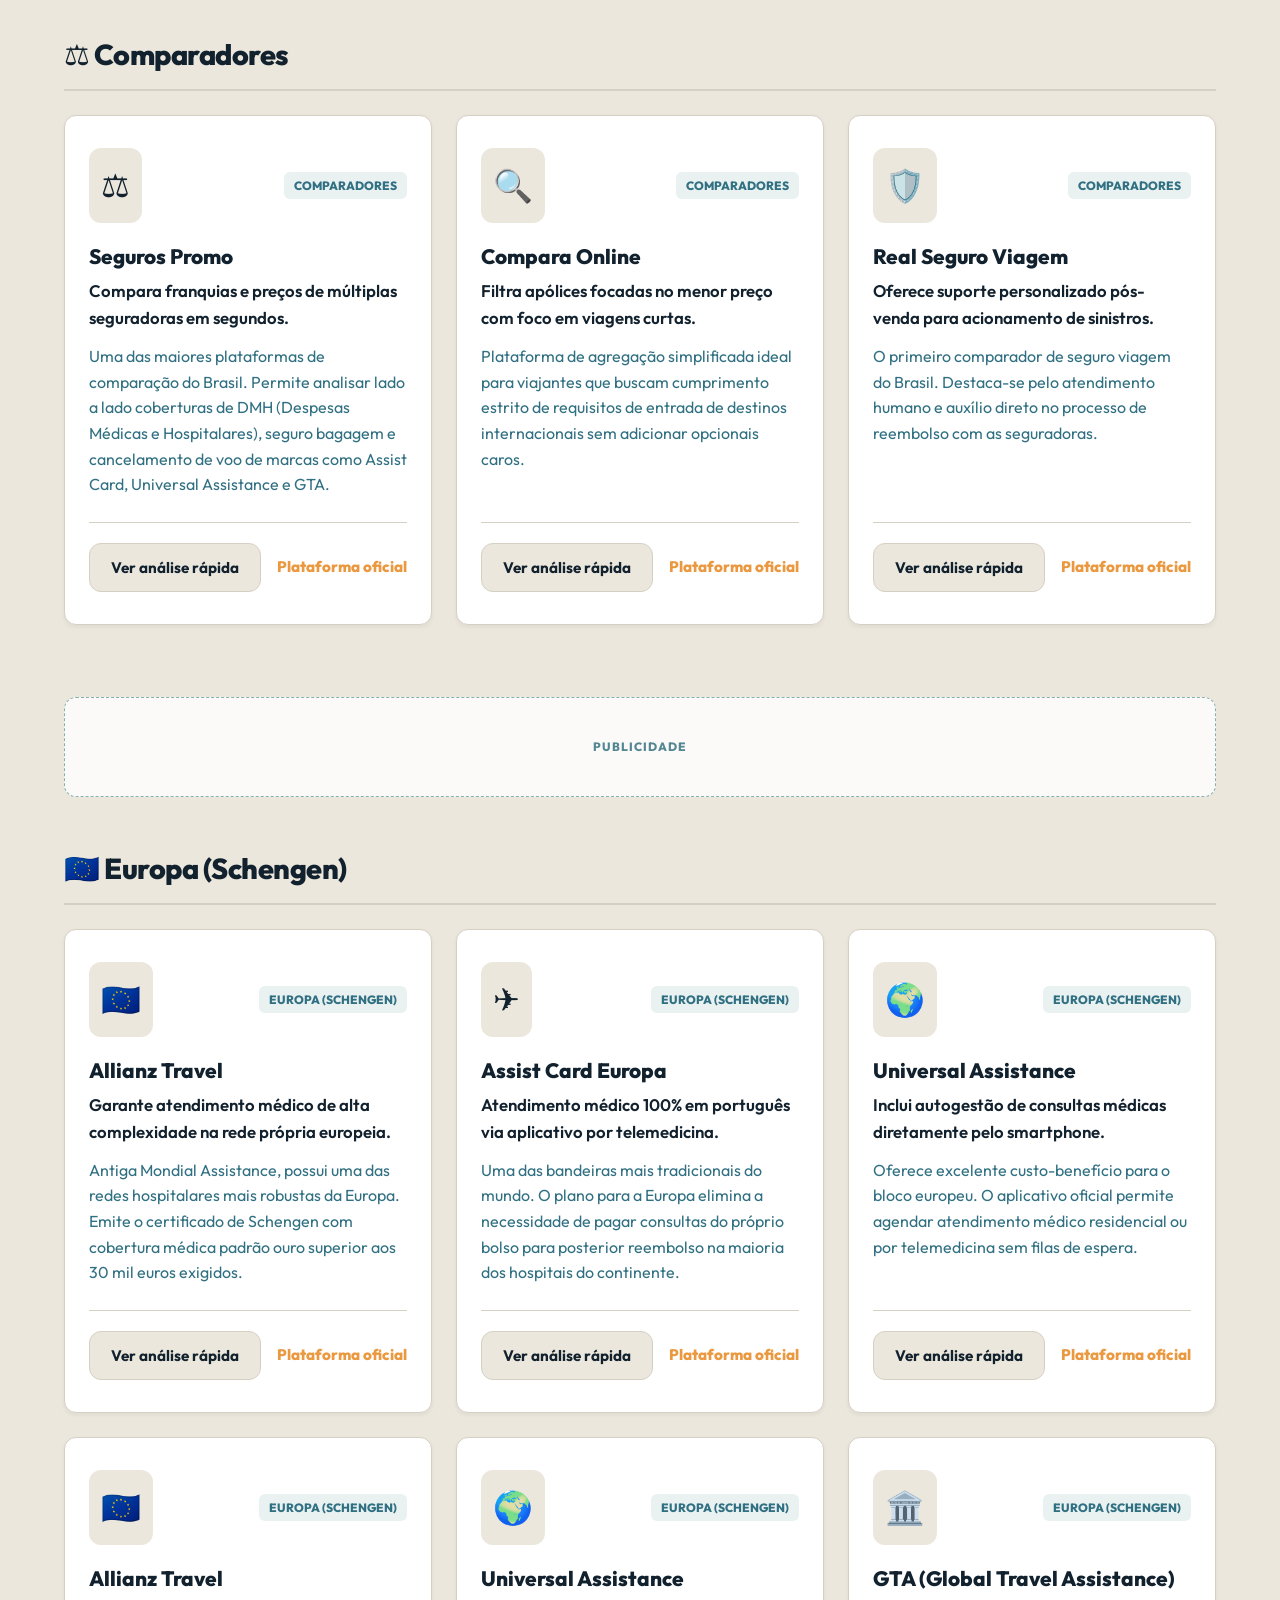
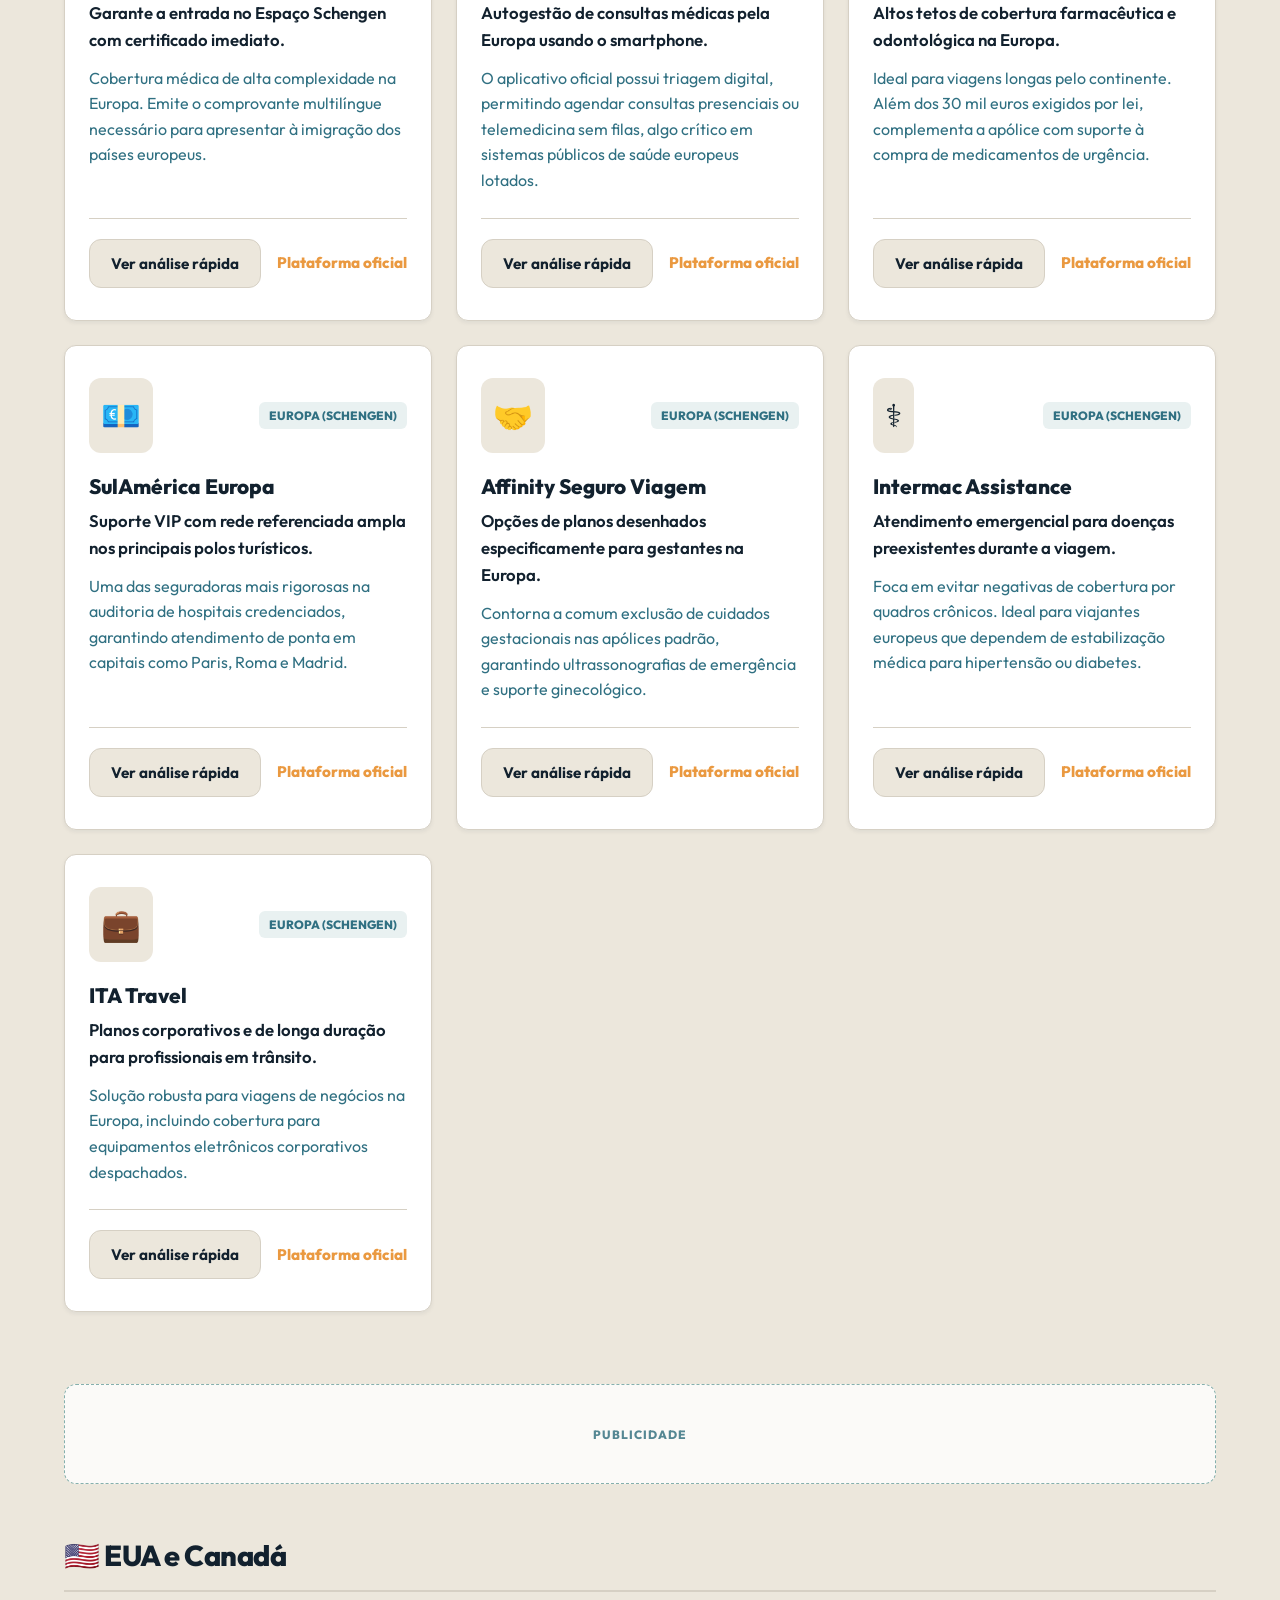
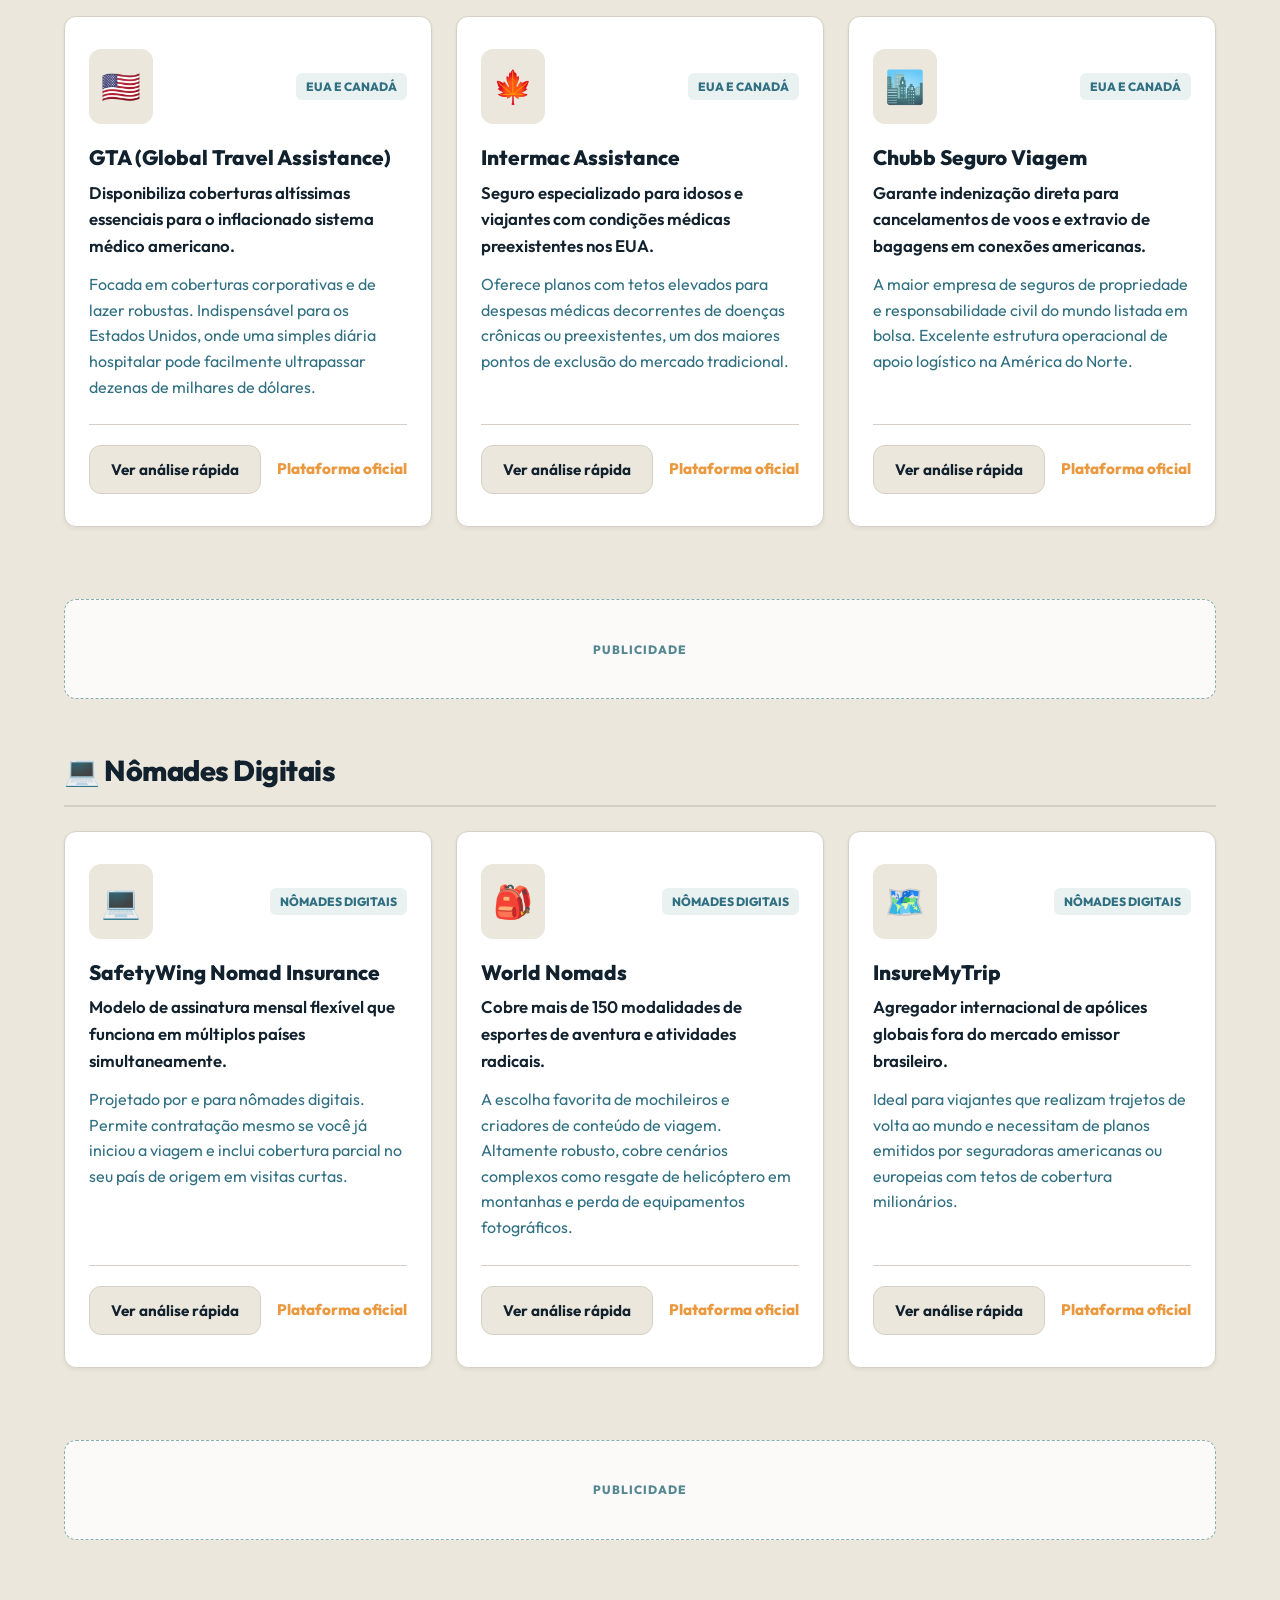
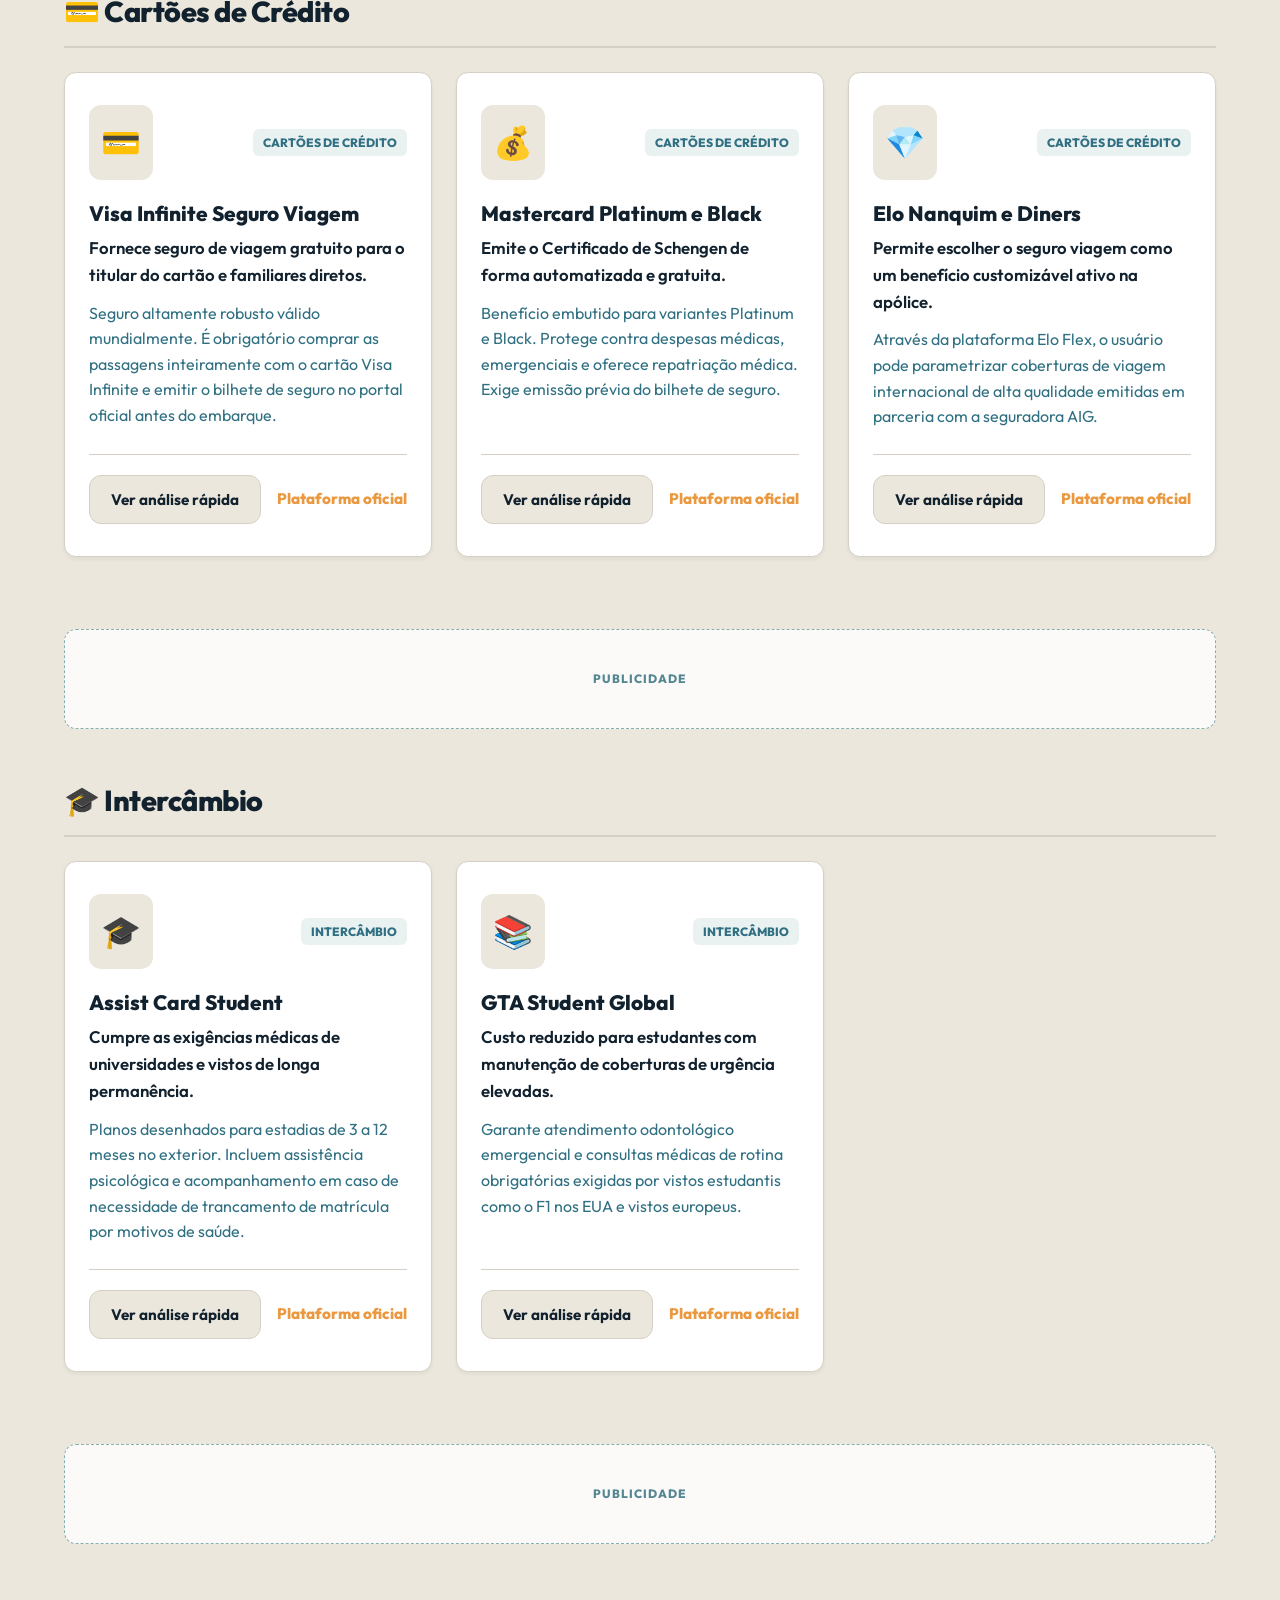
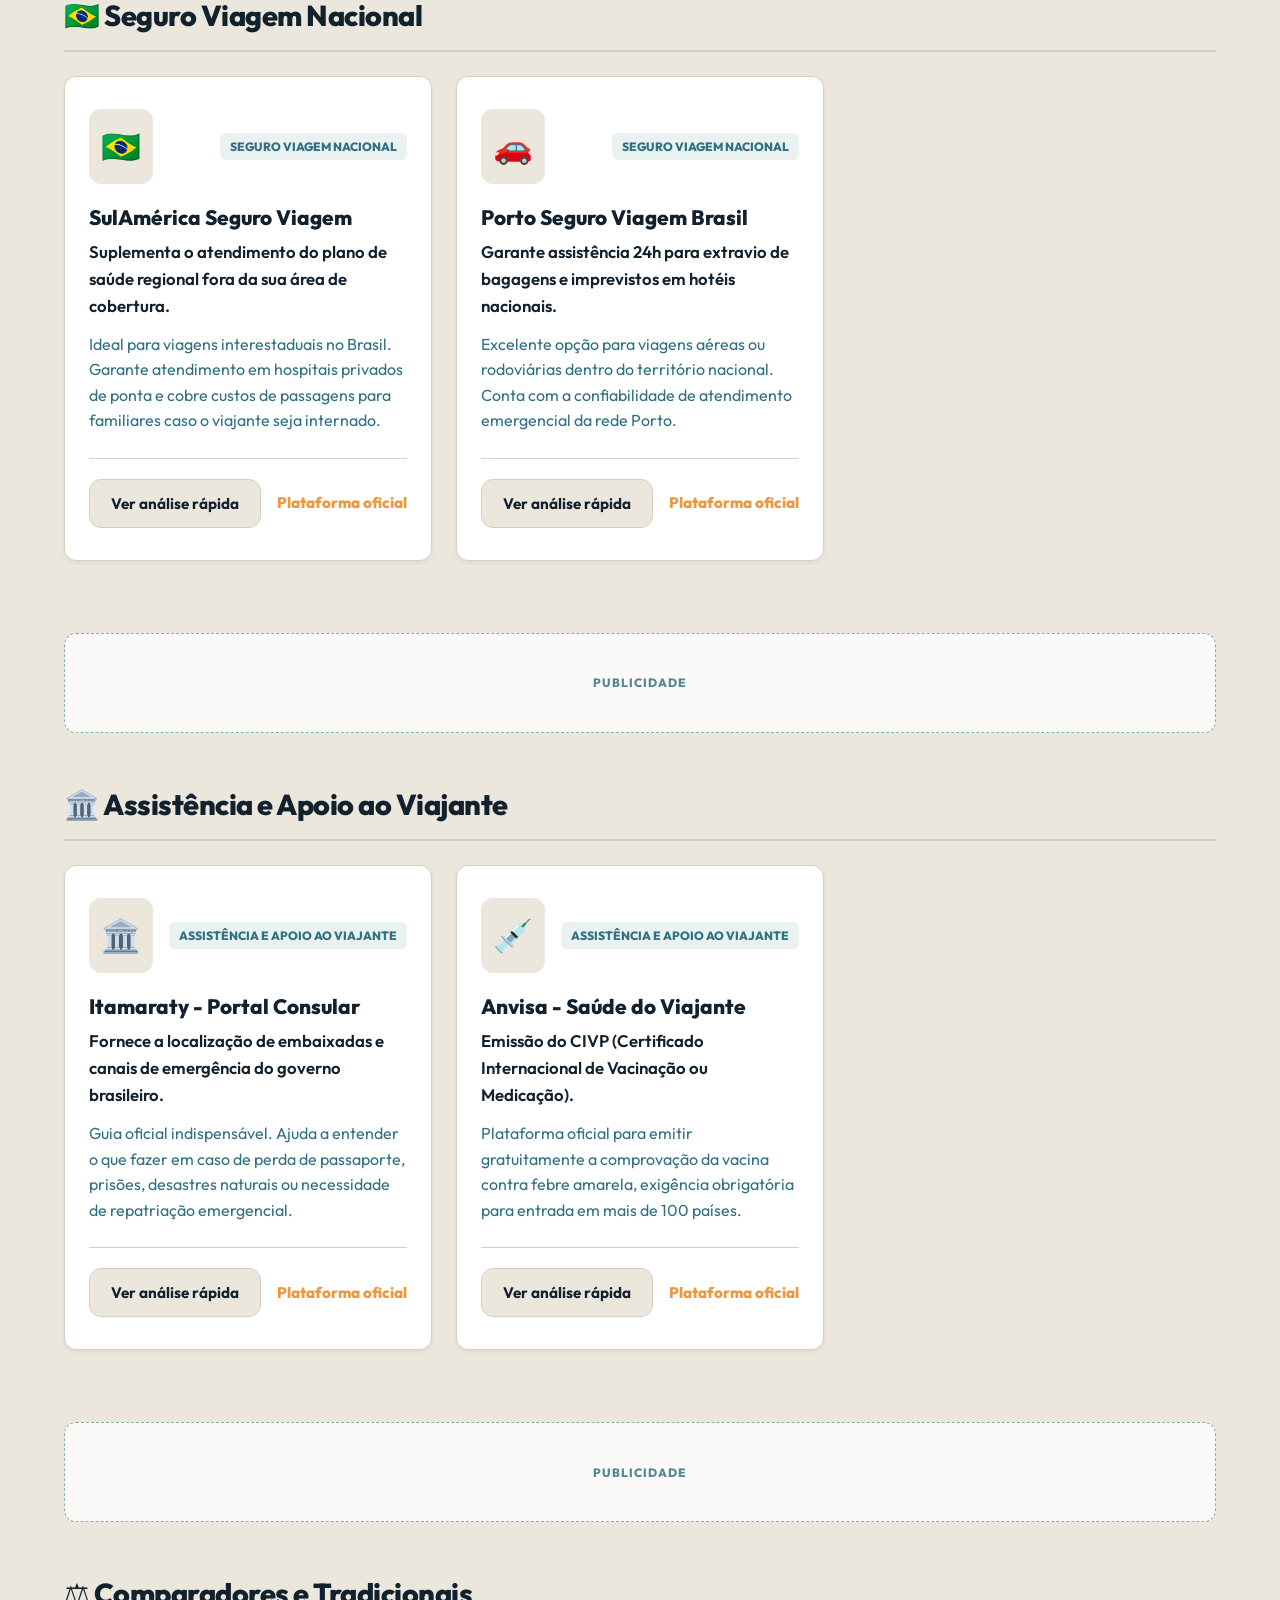
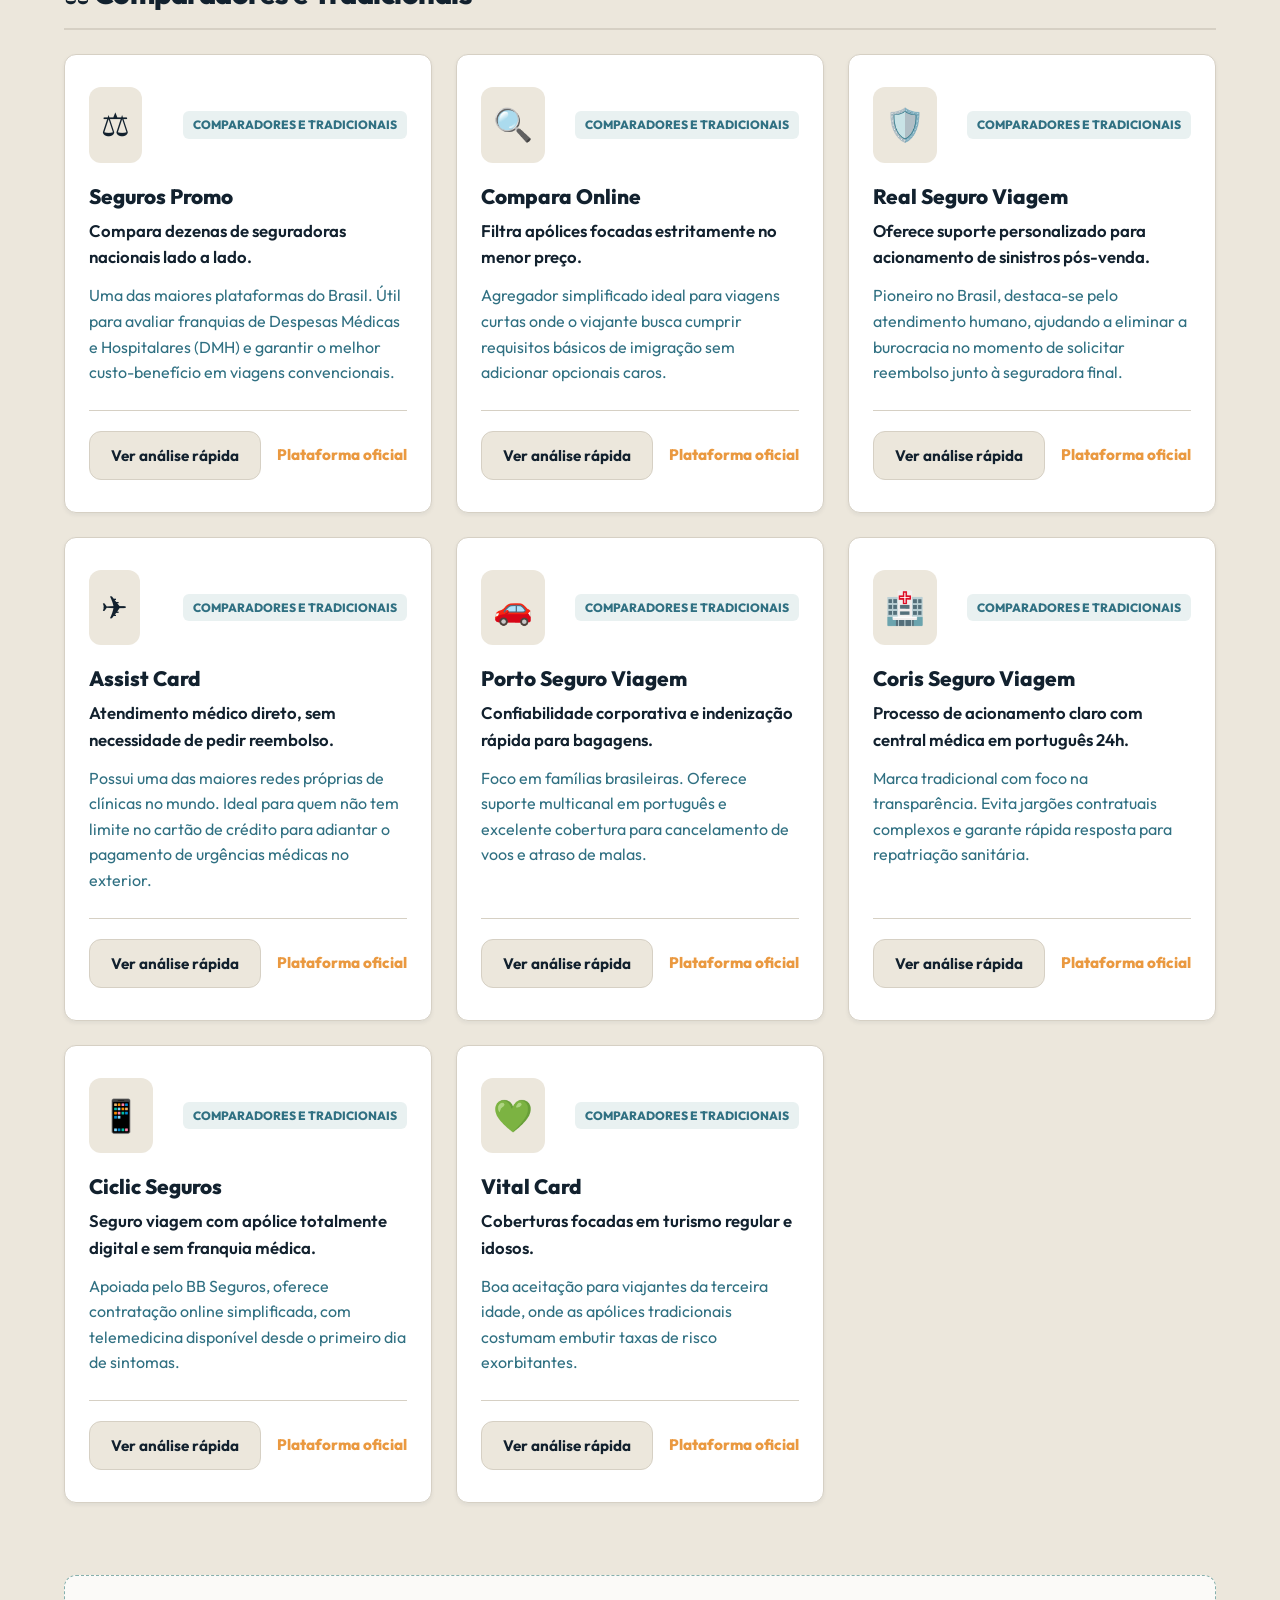
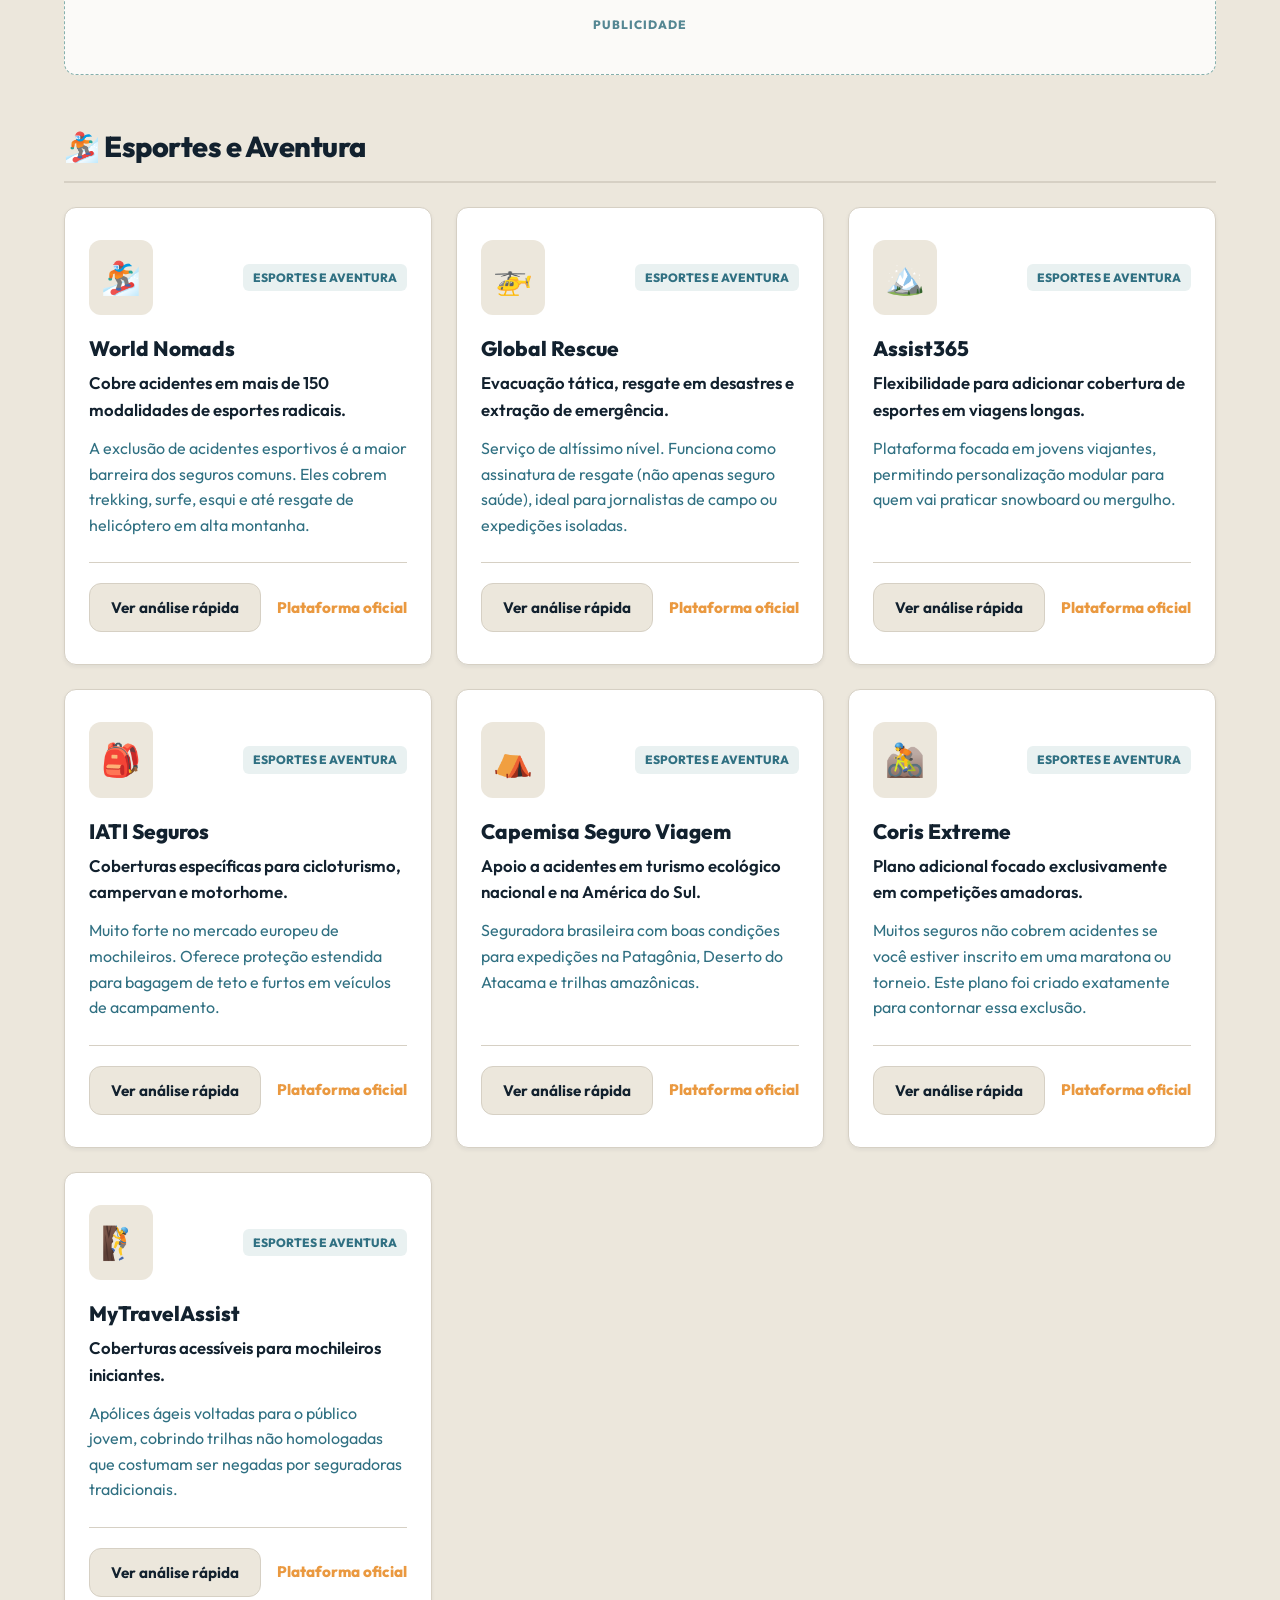
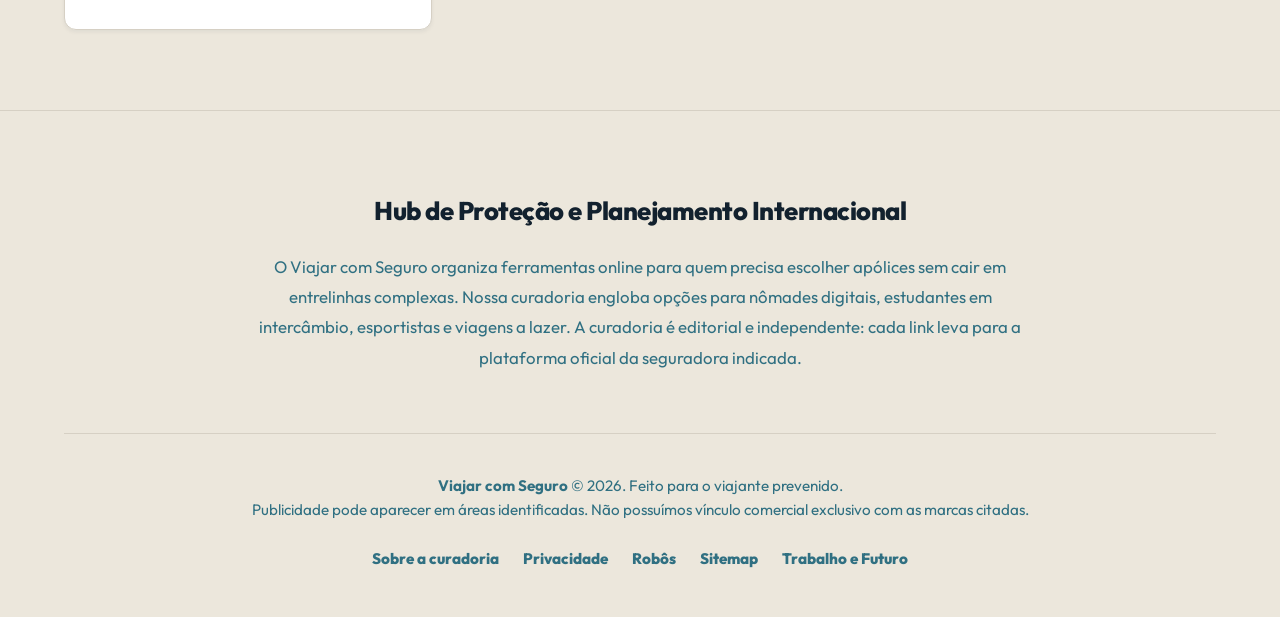
==== commit e4d71753: "Update index.html" ====
--- a/index.html
+++ b/index.html
@@ -15,6 +15,7 @@
     <meta name="description" content="Curadoria independente de seguros viagem: compare coberturas para lazer, intercâmbio, esportes radicais e nômades digitais.">
     <meta name="robots" content="index,follow,max-image-preview:large">
     <link rel="canonical" href="https://viajarcomseguro.com/">
+    <meta name="google-adsense-account" content="ca-pub-6821135120244573">
     <link rel="stylesheet" href="style.css">
     
     <!-- Open Graph & Twitter Cards -->
